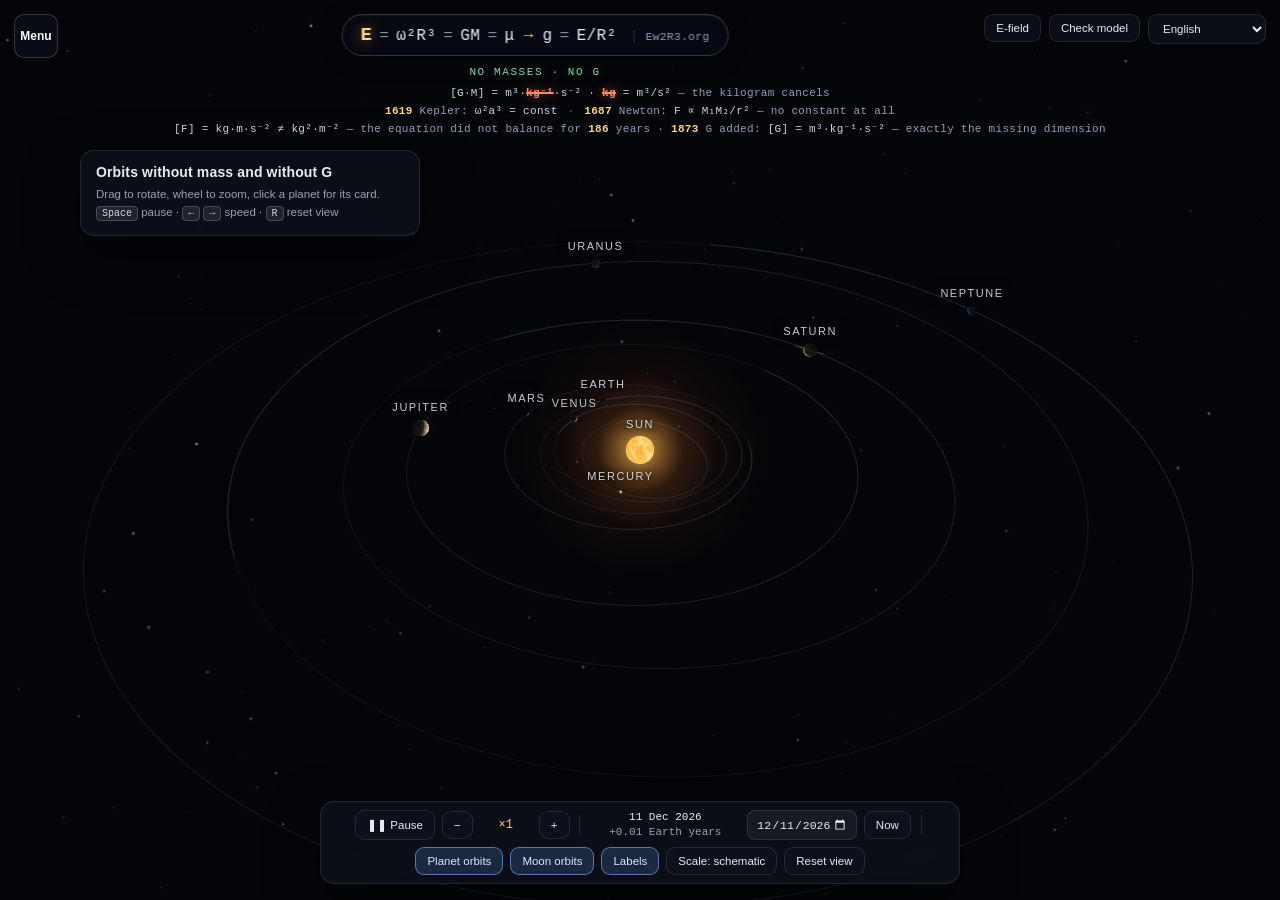
==== site/index.html @ b30e3a8e "Publish Ew2R3.org visualization v0.1.0-rc.1" ====
<!DOCTYPE html>
<html lang="en">
<head>
<meta charset="utf-8">
<meta name="viewport" content="width=device-width,initial-scale=1">
<meta name="description" content="Compute an orbit from period and radius alone — no mass, no G. Interactive verification across the eight planets.">
<meta property="og:type" content="website">
<meta property="og:url" content="https://claude.rwa.bayern/ew2r3-preview/">
<meta property="og:title" content="E = ω²R³ — orbits without mass and without G">
<meta property="og:description" content="Enter period and radius. Get the orbital parameter. The kilogram cancels — see it for yourself.">
<meta property="og:image" content="https://claude.rwa.bayern/ew2r3-preview/assets/og-cover.png">
<meta property="og:image:width" content="1200">
<meta property="og:image:height" content="630">
<meta property="og:site_name" content="Ew2R3.org">
<meta name="twitter:card" content="summary_large_image">
<meta name="twitter:title" content="E = ω²R³ — orbits without mass and without G">
<meta name="twitter:description" content="Enter period and radius. The kilogram cancels.">
<link rel="canonical" href="https://claude.rwa.bayern/ew2r3-preview/">
<title>E = ω²R³ — orbits without mass and without G | Ew2R3.org</title>
<script defer src="/ew2r3-preview/assets/config.js"></script>
<script defer src="/ew2r3-preview/assets/analytics.js"></script>
<style>
  :root{
    --bg:#05070d; --panel:rgba(14,18,28,.82); --panel-2:rgba(20,25,38,.92);
    --line:rgba(255,255,255,.10); --line-2:rgba(255,255,255,.18);
    --txt:#e8ecf5; --dim:#96a0b5; --dim2:#6d778c;
    --accent:#7fb0ff; --accent-2:#ffce6b; --ok:#6fdc9a; --warn:#ffb26b;
    --mono:ui-monospace,"SF Mono",Menlo,Consolas,"Liberation Mono",monospace;
    --ui:-apple-system,BlinkMacSystemFont,"Segoe UI",Roboto,"Helvetica Neue",Arial,sans-serif;
  }
  *{box-sizing:border-box;margin:0;padding:0}
  html,body{height:100%;overflow:hidden;background:var(--bg);color:var(--txt);font-family:var(--ui);
    -webkit-font-smoothing:antialiased;text-rendering:optimizeLegibility}
  canvas#gl{position:fixed;inset:0;width:100%;height:100%;display:block;cursor:grab;touch-action:none}
  canvas#gl.dragging{cursor:grabbing}
  #labels{position:fixed;inset:0;pointer-events:none;overflow:hidden}
  .lbl{position:absolute;transform:translate(-50%,-50%);white-space:nowrap;pointer-events:auto;cursor:pointer;
    font-size:11px;letter-spacing:.14em;text-transform:uppercase;color:rgba(232,236,245,.86);
    text-shadow:0 1px 6px #000,0 0 14px rgba(0,0,0,.9);padding:3px 7px;border-radius:999px;
    transition:background .15s,color .15s,border-color .15s;border:1px solid transparent;user-select:none}
  .lbl:hover{background:rgba(20,26,40,.9);border-color:var(--line-2)}
  .lbl.sel{background:rgba(24,32,50,.95);border-color:rgba(127,176,255,.55);color:#fff}
  .lbl.moon{font-size:9.5px;letter-spacing:.1em;text-transform:none;color:rgba(180,190,210,.75)}
  .lbl.moon.sel{font-size:11px;color:#fff;background:rgba(24,32,50,.95);border-color:rgba(127,176,255,.55)}

  .panel{position:fixed;background:var(--panel);border:1px solid var(--line);border-radius:14px;
    backdrop-filter:blur(14px);-webkit-backdrop-filter:blur(14px);box-shadow:0 18px 50px rgba(0,0,0,.55)}
  /* Верхній науковий блок закінчується рядком #gfix. Підказка починається нижче
     нього, а не лише нижче кнопки меню: інакше на широких екранах її текст
     накладався на довгий рядок розмірностей. */
  #hint{top:150px;left:80px;max-width:340px;padding:13px 15px}
  #hint h1{font-size:14px;font-weight:600;letter-spacing:.01em;margin-bottom:6px}
  #hint p{font-size:11.5px;line-height:1.55;color:var(--dim)}
  #hint .eq{margin-top:8px;padding-top:8px;border-top:1px solid var(--line);font-family:var(--mono);
    font-size:11.5px;color:var(--accent-2)}
  /* Постійна формула вгорі по центру. pointer-events:none — щоб не заважала обертати сцену. */
  #eqbar{position:fixed;top:14px;left:50%;transform:translateX(-50%);z-index:60;pointer-events:none;
    display:flex;align-items:baseline;gap:7px;white-space:nowrap;
    font-family:var(--mono);font-size:16px;letter-spacing:.4px;
    padding:9px 18px;border-radius:999px;
    background:rgba(10,14,24,.55);border:1px solid var(--line-2);
    backdrop-filter:blur(7px);-webkit-backdrop-filter:blur(7px);
    box-shadow:0 2px 22px rgba(0,0,0,.45), inset 0 1px 0 rgba(255,255,255,.05)}
  #eqbar .e{font-size:19px;font-weight:700;color:#ffd489;
    text-shadow:0 0 14px rgba(255,190,90,.55),0 0 30px rgba(255,170,60,.25)}
  #eqbar .v{color:#e8eefc}
  #eqbar .op{color:#7f8ba3}
  #eqbar .arw{color:var(--accent-2);padding:0 2px}
  /* БЕЗ text-transform: у назві Ew2R3.org регістр несе сенс — E, w2 = ω², R3 = R³.
     Великі літери його знищують. */
  #eqbar .src{margin-left:10px;padding-left:11px;border-left:1px solid var(--line-2);
    font-size:11.5px;letter-spacing:.2px;color:#8ea0bd}
  @media (max-width:900px){
    #eqbar{font-size:12.5px;padding:6px 12px;gap:5px;top:8px}
    #eqbar .e{font-size:15px}
    #eqbar .src{display:none}
  }
  /* Головна теза моделі — постійно на екрані, під формулою. */
  #noMass{position:fixed;top:66px;left:50%;transform:translateX(-50%);z-index:60;pointer-events:none;
    font-family:var(--mono);font-size:11px;letter-spacing:1.6px;text-transform:uppercase;
    color:#7fd6a8;text-shadow:0 0 12px rgba(90,220,150,.35);white-space:nowrap}
  #dimline,#kepler{position:fixed;left:50%;transform:translateX(-50%);z-index:60;pointer-events:none;
    font-family:var(--mono);font-size:11px;letter-spacing:.3px;color:#8ea0bd;white-space:nowrap}
  #dimline{top:86px}
  #kepler{top:104px}
  #gfix{position:fixed;top:122px;left:50%;transform:translateX(-50%);z-index:60;pointer-events:none;
    font-family:var(--mono);font-size:11px;letter-spacing:.3px;color:#8ea0bd;white-space:nowrap}
  #gfix .mth{color:#c9d4e8}
  #gfix .yr{color:#ffd489;font-weight:700}
  #kepler .yr{color:#ffd489;font-weight:700}
  #kepler .sep{color:#5a6478;padding:0 3px}
  #dimline .mth,#kepler .mth{color:#c9d4e8}
  /* скорочення кілограма має бути ВИДНО оком, а не вичитуватись */
  #dimline .kg{color:#ff8a6a;font-weight:700;text-decoration:line-through;
    text-decoration-thickness:1.5px;text-shadow:0 0 10px rgba(255,120,80,.45)}
  @media (max-width:900px){ #noMass{top:44px;font-size:9px;letter-spacing:1px}
    #dimline{top:60px;font-size:8.5px} #kepler{top:74px;font-size:8.5px} #gfix{top:88px;font-size:8.5px} }
  kbd{font-family:var(--mono);font-size:10px;background:rgba(255,255,255,.09);border:1px solid var(--line-2);
    border-radius:4px;padding:1px 5px;color:#cfd7e6}

  #top-right{position:fixed;top:14px;right:14px;display:flex;gap:8px;align-items:flex-start;z-index:5}
  .btn{font-family:var(--ui);font-size:11.5px;color:var(--txt);background:var(--panel);border:1px solid var(--line);
    border-radius:9px;padding:7px 11px;cursor:pointer;backdrop-filter:blur(14px);white-space:nowrap;
    transition:background .15s,border-color .15s,color .15s}
  .btn:hover{background:var(--panel-2);border-color:var(--line-2)}
  .btn.on{border-color:rgba(127,176,255,.6);color:#dce8ff;background:rgba(30,45,72,.85)}
  .btn:active{transform:translateY(1px)}
  .seg{display:flex;background:var(--panel);border:1px solid var(--line);border-radius:9px;overflow:hidden}
  .seg button{font-family:var(--ui);font-size:11.5px;color:var(--dim);background:none;border:0;padding:7px 10px;cursor:pointer}
  .seg button.on{background:rgba(127,176,255,.16);color:#fff}
  .lang-picker{font-family:var(--ui);font-size:11.5px;color:var(--txt);background:var(--panel);
    border:1px solid var(--line);border-radius:9px;padding:7px 28px 7px 10px;cursor:pointer;
    backdrop-filter:blur(14px);color-scheme:dark}
  .lang-picker:hover,.lang-picker:focus{background:var(--panel-2);border-color:var(--line-2);outline:none}
  .lang-picker option{background:#0d121c;color:#e8ecf5}

  #bar{left:50%;bottom:16px;transform:translateX(-50%);display:flex;align-items:center;gap:7px;padding:8px 10px;
    flex-wrap:wrap;justify-content:center;max-width:calc(100vw - 24px)}
  #bar .sep{width:1px;height:20px;background:var(--line);margin:0 3px}
  #speed{font-family:var(--mono);font-size:12px;min-width:52px;text-align:center;color:var(--accent-2)}
  #clock{font-family:var(--mono);font-size:11px;color:var(--dim);min-width:150px;text-align:center;line-height:1.35}
  input[type=date]{font-family:var(--mono);font-size:11.5px;color:var(--txt);background:rgba(255,255,255,.05);
    border:1px solid var(--line);border-radius:8px;padding:6px 8px;color-scheme:dark;cursor:pointer}
  input[type=date]:hover{border-color:var(--line-2)}
  #clock b{color:var(--txt);font-weight:500}
  #clock .warn{color:var(--warn)}

  #card{top:62px;right:14px;width:330px;max-height:calc(100vh - 168px);overflow-y:auto;padding:0;
    opacity:0;pointer-events:none;transform:translateX(14px);transition:opacity .22s,transform .22s;z-index:4}
  #card.show{opacity:1;pointer-events:auto;transform:none}
  body.card-open #top-right{right:358px}
  /* Keep long scientific lines in the viewport area left of the open card. */
  body.card-open #dimline,body.card-open #kepler,body.card-open #gfix{
    left:14px;right:360px;transform:none;text-align:center}
  body.card-open #gfix{white-space:normal;line-height:1.25}
  #card::-webkit-scrollbar{width:6px}#card::-webkit-scrollbar-thumb{background:rgba(255,255,255,.14);border-radius:3px}
  #card .hd{padding:14px 16px 12px;border-bottom:1px solid var(--line);position:sticky;top:0;
    background:var(--panel-2);backdrop-filter:blur(14px);border-radius:14px 14px 0 0}
  #card .hd h2{font-size:17px;font-weight:600;display:flex;align-items:center;gap:9px}
  #card .dot{width:10px;height:10px;border-radius:50%;flex:none;box-shadow:0 0 12px currentColor}
  #card .sub{font-size:11px;color:var(--dim);margin-top:3px}
  #card .close{position:absolute;top:12px;right:12px;width:22px;height:22px;border-radius:6px;border:1px solid var(--line);
    background:none;color:var(--dim);cursor:pointer;font-size:13px;line-height:1}
  #card .close:hover{color:#fff;border-color:var(--line-2)}
  .grid{display:grid;grid-template-columns:1fr 1fr;gap:1px;background:var(--line);margin:0}
  .grid div{background:rgba(12,16,25,.6);padding:9px 12px}
  .grid .k{font-size:9.5px;letter-spacing:.09em;text-transform:uppercase;color:var(--dim2)}
  .grid .v{font-size:13px;font-family:var(--mono);margin-top:2px;color:var(--txt)}
  .grid .v small{color:var(--dim);font-size:10px}
  .sect{padding:12px 16px;border-top:1px solid var(--line)}
  /* Не застосовувати uppercase: воно змінює математичну ω на інший символ Ω. */
  .sect h3{font-size:9.5px;letter-spacing:.11em;color:var(--dim2);margin-bottom:8px}
  .frm{font-family:var(--mono);font-size:11.5px;line-height:1.75;color:#cdd6e6}
  .frm b{color:var(--accent-2);font-weight:500}
  .frm .ok{color:var(--ok)}
  ul.facts{list-style:none}
  ul.facts li{font-size:12px;line-height:1.55;color:#c3ccdd;padding-left:14px;position:relative;margin-bottom:7px}
  ul.facts li:before{content:"";position:absolute;left:2px;top:7px;width:4px;height:4px;border-radius:50%;background:var(--accent)}
  ul.facts li:last-child{margin-bottom:0}
  .srcnote{font-size:10px;color:var(--dim2);line-height:1.5;padding:10px 16px 14px}
  .cardbtns{display:flex;gap:8px;padding:0 16px 14px}
  .cardbtns .btn{flex:1;text-align:center;background:rgba(255,255,255,.04)}

  #verify{left:50%;top:50%;transform:translate(-50%,-50%) scale(.97);width:min(880px,calc(100vw - 28px));
    max-height:calc(100vh - 90px);overflow:auto;padding:0;opacity:0;pointer-events:none;transition:opacity .2s,transform .2s;z-index:9}
  #verify.show{opacity:1;pointer-events:auto;transform:translate(-50%,-50%) scale(1)}
  #verify .hd{padding:15px 18px;border-bottom:1px solid var(--line);position:sticky;top:0;background:var(--panel-2);
    backdrop-filter:blur(14px);display:flex;justify-content:space-between;align-items:center;gap:12px}
  #verify h2{font-size:15px;font-weight:600}
  #verify .body{padding:16px 18px 20px}
  #verify p.lead{font-size:12px;line-height:1.6;color:var(--dim);margin-bottom:14px}
  #verify h4{font-size:10px;letter-spacing:.11em;text-transform:uppercase;color:var(--dim2);margin:16px 0 8px}
  #verify h4:first-of-type{margin-top:0}
  table{width:100%;border-collapse:collapse;font-family:var(--mono);font-size:11px}
  th{text-align:right;font-weight:500;color:var(--dim2);padding:5px 8px;border-bottom:1px solid var(--line-2);
    font-size:9.5px;letter-spacing:.06em;white-space:nowrap}
  th:first-child,td:first-child{text-align:left}
  td{text-align:right;padding:5px 8px;border-bottom:1px solid rgba(255,255,255,.05);white-space:nowrap}
  td.ok{color:var(--ok)}td.warn{color:var(--warn)}
  tr:hover td{background:rgba(255,255,255,.03)}
  .verdict{margin-top:14px;padding:11px 13px;border-radius:9px;border:1px solid rgba(111,220,154,.3);
    background:rgba(111,220,154,.07);font-size:11.5px;line-height:1.6;color:#c9e8d6}
  .verdict.bad{border-color:rgba(255,140,120,.35);background:rgba(255,120,100,.08);color:#f3cfc7}
  .guard{margin-top:10px;padding:11px 13px;border-radius:9px;border:1px solid rgba(255,178,107,.28);
    background:rgba(255,178,107,.06);font-size:11.5px;line-height:1.6;color:#f0d9bd}
  #verify .src{margin-top:14px;font-size:10.5px;line-height:1.6;color:var(--dim2)}
  #verify .src a{color:var(--dim);text-decoration:none;border-bottom:1px dotted var(--dim2)}
  #fpanel{left:14px;bottom:96px;width:296px;padding:0;opacity:0;pointer-events:none;
    transform:translateY(8px);transition:opacity .2s,transform .2s;z-index:6;max-height:calc(100vh - 200px);overflow-y:auto}
  #fpanel.show{opacity:1;pointer-events:auto;transform:none}
  #fpanel .hd{padding:11px 14px;border-bottom:1px solid var(--line);display:flex;justify-content:space-between;align-items:center}
  #fpanel .hd h3{font-size:12.5px;font-weight:600}
  #fpanel .bd{padding:11px 14px;display:flex;flex-direction:column;gap:9px}
  #fpanel .row{display:flex;gap:6px;flex-wrap:wrap}
  #fpanel .row .btn{flex:1;text-align:center;padding:6px 7px;font-size:10.5px;background:rgba(255,255,255,.04)}
  #fpanel label{font-size:9.5px;letter-spacing:.09em;text-transform:uppercase;color:var(--dim2);display:block;margin-bottom:4px}
  #fpanel input[type=range]{width:100%;accent-color:#7fb0ff;background:transparent}
  #fpanel select{width:100%;font-family:var(--ui);font-size:11.5px;color:var(--txt);background:#151a26;
    border:1px solid var(--line);border-radius:8px;padding:6px 8px}
  #fpanel select option{background:#151a26;color:#e8ecf5}
  #fscale{font-family:var(--mono);font-size:10px;line-height:1.65;color:var(--dim);
    border-top:1px solid var(--line);padding-top:9px}
  #fnote{font-size:10px;line-height:1.5;color:var(--warn);opacity:.85}
  #scrim{position:fixed;inset:0;background:rgba(0,0,0,.5);opacity:0;pointer-events:none;transition:opacity .2s;z-index:8}
  #scrim.show{opacity:1;pointer-events:auto}
  #ru-gate-backdrop{position:fixed;inset:0;background:rgba(0,0,0,.72);opacity:0;pointer-events:none;
    transition:opacity .18s;z-index:30}
  #ru-gate-backdrop.show{opacity:1;pointer-events:auto}
  #ru-gate{position:fixed;left:50%;top:50%;transform:translate(-50%,-48%) scale(.98);
    width:min(560px,calc(100vw - 28px));padding:22px;z-index:31;opacity:0;pointer-events:none;
    transition:opacity .18s,transform .18s}
  #ru-gate.show{opacity:1;pointer-events:auto;transform:translate(-50%,-50%) scale(1)}
  #ru-gate h2{font-size:16px;margin-bottom:10px}
  #ru-gate p{font-size:13px;line-height:1.65;color:#cbd3e2}
  #ru-gate .gate-actions{display:flex;justify-content:flex-end;margin-top:16px}
  #ru-gate .btn{min-width:110px}
  #loading{position:fixed;inset:0;display:flex;align-items:center;justify-content:center;background:var(--bg);
    z-index:20;font-size:12px;color:var(--dim);letter-spacing:.1em;transition:opacity .5s}
  #loading.gone{opacity:0;pointer-events:none}
  #err{position:fixed;inset:0;display:none;align-items:center;justify-content:center;padding:30px;
    background:var(--bg);z-index:30;font-size:13px;line-height:1.7;color:#f3cfc7;text-align:center}
  @media (max-width:1200px){
    #hint{top:150px;max-width:330px}
    #hint p{font-size:11px}
    #dimline,#kepler,#gfix{font-size:9px}
    body.card-open #dimline,body.card-open #kepler,body.card-open #gfix{right:360px;font-size:8px}
    /* The card already owns the right edge. Hide duplicate global controls until
       the card is closed; otherwise they collide with the formula in narrow landscape. */
    body.card-open #top-right{display:none}
  }
  @media (max-width:1360px){
    /* Reserve a real lane for the right controls instead of letting them sit
       underneath the centred formula. */
    #eqbar,#noMass{left:calc(50% - 105px)}
    body.card-open #top-right,body.field-panel-open #top-right{display:none}
    body.field-panel-open #hint{display:none}
    body.field-panel-open #dimline,body.field-panel-open #kepler,body.field-panel-open #gfix{display:none}
    body.field-panel-open #eqbar,body.field-panel-open #noMass{
      left:calc(310px + (100vw - 310px)/2);right:auto;transform:translateX(-50%)}
  }
  @media (max-width:900px){
    #hint{max-width:calc(100vw - 190px)}
    #hint p{font-size:11px}
    #bar{gap:5px;padding:7px 8px}
    #clock{min-width:150px;font-size:10px}
    body.card-open #top-right{right:14px}
    body.card-open #dimline,body.card-open #kepler,body.card-open #gfix{
      left:50%;right:auto;transform:translateX(-50%)}
    body.card-open #dimline,body.card-open #kepler,body.card-open #gfix{display:none}
  }
  @media (max-width:640px){
    #hint{top:100px;left:14px;max-width:calc(100vw - 28px);padding:9px 12px}
    #hint h1{margin:0;font-size:12px}
    #hint p{display:none}
    #dimline,#kepler,#gfix{display:none}
    #card{left:14px;right:14px;width:auto;top:auto;bottom:96px;max-height:44vh}
    #top-right{top:auto;bottom:14px;right:14px;left:14px;justify-content:flex-end}
    #bar{bottom:60px;width:auto;max-width:calc(100vw - 28px);flex-wrap:nowrap}
    #bar .sep,#clock,#b-date,#b-now,#b-orbits,#b-moonorb,#b-scale{display:none}
    #fpanel{left:10px;right:10px;bottom:116px;width:auto;max-height:34dvh;border-radius:12px}
    #fpanel .bd{padding:9px 11px;gap:7px}
    #fpanel .hd{padding:9px 11px;position:sticky;top:0;z-index:2;background:var(--panel-2)}
  }
  @media (max-width:900px) and (orientation:landscape){
    #fpanel{left:10px;right:auto;bottom:10px;width:min(320px,44vw);max-height:calc(100dvh - 20px)}
    #card{left:auto;right:10px;top:58px;bottom:10px;width:min(330px,46vw);max-height:calc(100dvh - 68px)}
    #top-right{top:8px;bottom:auto;left:auto;right:10px}
    body.card-open #top-right{right:calc(min(330px,46vw) + 20px)}
    #bar{bottom:10px}
    body.field-panel-open #bar{left:auto;right:10px;transform:none;max-width:calc(100vw - min(320px,44vw) - 30px)}
    body.field-panel-open #eqbar,body.field-panel-open #noMass{
      left:calc(min(320px,44vw) + (100vw - min(320px,44vw))/2)}
  }
  #site-menu-button{position:fixed;left:14px;top:14px;z-index:71;min-width:44px;min-height:44px;
    border:1px solid var(--line-2);border-radius:10px;background:rgba(10,14,24,.9);color:#fff;
    font:600 12px var(--ui);cursor:pointer}
  #site-drawer{position:fixed;left:14px;top:66px;z-index:70;width:220px;padding:8px;display:none;
    background:rgba(10,14,24,.96);border:1px solid var(--line-2);border-radius:12px;
    box-shadow:0 18px 48px rgba(0,0,0,.65);backdrop-filter:blur(14px)}
  #site-drawer.open{display:grid}
  #site-drawer.open ~ #hint{opacity:0;pointer-events:none}
  #site-drawer a{min-height:44px;display:flex;align-items:center;padding:8px 10px;border-radius:8px;
    color:#b8c4d8;text-decoration:none;font:12px var(--ui)}
  #site-drawer a:hover,#site-drawer a.current{color:#fff;background:rgba(127,176,255,.14)}
  #site-drawer a.support{color:#ffdda0;border:1px solid rgba(255,206,107,.22)}
  @media (max-width:640px){
    #site-menu-button{left:10px;top:8px}
    #site-drawer{left:10px;right:10px;top:58px;width:auto;grid-template-columns:1fr 1fr}
    #hint{top:104px}
  }
</style>
</head>
<body>
<button id="site-menu-button" aria-expanded="false" aria-controls="site-drawer" data-nav-key="menu">Menu</button>
<nav id="site-drawer" aria-label="Site navigation">
  <a class="current" href="/ew2r3-preview/" data-nav-key="visualize">Visualize</a>
  <a href="/ew2r3-preview/verify/" data-nav-key="verify">Verify E</a>
  <a href="/ew2r3-preview/research/" data-nav-key="research">Research</a>
  <a href="/ew2r3-preview/faq/" data-nav-key="faq">FAQ</a>
  <a href="/ew2r3-preview/about/" data-nav-key="about">About</a>
  <a class="support" href="/ew2r3-preview/support/" data-nav-key="support">Support</a>
  <a href="/ew2r3-preview/contact/" data-nav-key="contact">Contact</a>
</nav>
<canvas id="gl"></canvas>
<div id="labels"></div>

<div class="panel" id="hint">
  <h1 data-i18n="title">Solar System</h1>
  <p data-i18n="hint">Тяните мышью — поворот, колесо — зум, клик по планете — карточка.
     <kbd>Space</kbd> пауза · <kbd>←</kbd> <kbd>→</kbd> скорость · <kbd>R</kbd> сброс вида</p>
</div>

<!-- Формула — постійний елемент екрана. Раніше вона жила всередині панелі-підказки:
     панель поля E її перекривала, а на телефоні вона взагалі ховалась (display:none). -->
<div id="eqbar" aria-label="E = omega squared R cubed">
  <span class="e">E</span><span class="op">=</span><span class="v">ω²R³</span><span class="op">=</span><span class="v">GM</span><span class="op">=</span><span class="v">μ</span>
  <span class="arw">→</span><span class="v">g</span><span class="op">=</span><span class="v">E/R²</span>
  <span class="src">Ew2R3.org</span>
</div>
<div id="noMass" data-i18n="noMass">no masses · no G</div>
<!-- Головний аргумент — РОЗМІРНІСТЬ, а не точність. У добутку G·M кілограм скорочується
     начисто: він входить у формулу лише щоб із неї вийти. Вимірюється чиста кінематика. -->
<!-- Розмірність. Математику НЕ перекладаємо (SI-запис однаковий усіма мовами) — перекладається
     лише хвіст. kg виділено і закреслено, щоб скорочення було видно оком, а не читалось. -->
<div id="dimline"><span class="mth">[G·M] = m³·<b class="kg">kg⁻¹</b>·s⁻² · <b class="kg">kg</b> = m³/s²</span> <span data-i18n="dimtail">— the kilogram cancels</span></div>
<!-- Головне, чого не знає майже ніхто: це третій закон Кеплера, записаний через ω.
     Кеплер 1619 — маси немає. Ньютон 1687 — додав G і M. Разом вони скорочуються. -->
<!-- ХРОНОЛОГІЯ, а не ототожнення. Кеплер дав ω²a³ = const БЕЗ маси і без сталої.
     Ньютон назвав це добутком GM. G як окрему виміряну сталу отримали лише 1873 —
     через 186 років. Стаття 1, Додаток B, Таблиця 4. -->
<!-- АНАХРОНІЗМ ЗАБОРОНЕНО: Ньютон 1687 НЕ писав GM — сталої не було взагалі.
     Він мав пропорцію F ~ M1*M2/r^2, і як РІВНІСТЬ вона за розмірністю не сходиться:
     [F] = кг*м*с^-2 ліворуч, [M1*M2/r^2] = кг^2*м^-2 праворуч.
     Множник, потрібний щоб звести: кг*м*с^-2 / (кг^2*м^-2) = м^3*кг^-1*с^-2 = рівно [G].
     186 років ця нестиковка стояла відкритою. -->
<div id="kepler"><span class="yr">1619</span> <span data-i18n="kep1">Kepler:</span> <span class="mth">ω²a³ = const</span> <span class="sep">·</span> <span class="yr">1687</span> <span data-i18n="kep2">Newton:</span> <span class="mth">F ∝ M₁M₂/r²</span> <span data-i18n="kep2b">— no constant at all</span></div>
<div id="gfix"><span class="mth">[F] = kg·m·s⁻² ≠ kg²·m⁻²</span> <span data-i18n="gfix1">— the equation did not balance for</span> <span class="yr">186</span> <span data-i18n="gfix2">years ·</span> <span class="yr">1873</span> <span data-i18n="gfix3">G added:</span> <span class="mth">[G] = m³·kg⁻¹·s⁻²</span> <span data-i18n="gfix4">— exactly the missing dimension</span></div>

<div id="top-right">
  <button class="btn" id="btn-field" data-i18n="field">E-field</button>
  <button class="btn" id="btn-verify" data-i18n="verify">Verify E</button>
  <select class="lang-picker" id="lang" aria-label="Language"></select>
</div>

<div class="panel" id="card">
  <div class="hd">
    <h2><span class="dot" id="c-dot"></span><span id="c-name"></span></h2>
    <div class="sub" id="c-class"></div>
    <button class="close" id="c-close">×</button>
  </div>
  <div class="grid" id="c-grid"></div>
  <div class="sect"><h3 data-i18n="derived">Вычислено по E = ω²R³</h3><div class="frm" id="c-frm"></div></div>
  <div class="sect"><h3 data-i18n="factsh">Факты</h3><ul class="facts" id="c-facts"></ul></div>
  <div class="srcnote" id="c-src"></div>
  <div class="cardbtns">
    <button class="btn" id="c-focus" data-i18n="focus">Навести камеру</button>
    <button class="btn" id="c-release" data-i18n="release">Отпустить</button>
  </div>
</div>

<div class="panel" id="bar">
  <button class="btn" id="b-play">❚❚ <span data-i18n="pause">Пауза</span></button>
  <button class="btn" id="b-slow">−</button>
  <div id="speed">×1</div>
  <button class="btn" id="b-fast">+</button>
  <div class="sep"></div>
  <div id="clock"></div>
  <input type="date" id="b-date" min="1800-01-01" max="2200-12-31">
  <button class="btn" id="b-now" data-i18n="now">Now</button>
  <div class="sep"></div>
  <button class="btn on" id="b-orbits" data-i18n="orbits">Planet orbits</button>
  <button class="btn on" id="b-moonorb" data-i18n="moonorb">Moon orbits</button>
  <button class="btn on" id="b-names" data-i18n="names">Названия</button>
  <button class="btn" id="b-scale" data-i18n="scaleSchem">Масштаб: схема</button>
  <button class="btn" id="b-reset" data-i18n="reset">Сброс вида</button>
</div>

<div class="panel" id="fpanel">
  <div class="hd"><h3 data-i18n="ftitle">E-field around the body</h3>
    <button class="btn" id="f-close" style="padding:3px 8px">×</button></div>
  <div class="bd">
    <div><label data-i18n="fbody">Body</label><select id="f-body"></select></div>
    <div><label data-i18n="fmode">Radial component</label>
      <div class="row">
        <button class="btn on" id="f-canon" data-i18n="fmodeCanon">canon</button>
        <button class="btn" id="f-units" data-i18n="fmodeUnits">consistent</button>
      </div>
      <div class="row" style="margin-top:6px">
        <button class="btn" id="f-kepler" data-i18n="fkepler">Kepler family</button>
        <button class="btn" id="f-lens" data-i18n="flens">Transition lens</button>
      </div>
      <div class="row" style="margin-top:6px">
        <button class="btn on" id="f-corot" data-i18n="fcorot">Co-rotation</button>
      </div>
      <div class="row" style="margin-top:6px">
        <button class="btn on" id="f-run" data-i18n="frun">Field running</button>
        <button class="btn on" id="f-auto" data-i18n="fauto">Auto speed</button>
      </div>
      <div class="row" style="margin-top:6px">
        <button class="btn" id="f-pair" data-i18n="fpair">Pair</button>
      </div>
      <div style="margin-top:6px"><label data-i18n="fpair2">Second body</label>
        <select id="f-body2"></select></div>
    </div>
    <div><label data-i18n="frange">What to show</label>
      <div class="row">
        <button class="btn on" id="f-rng-near" data-i18n="frangeNear">transition to radial</button>
      </div>
      <div class="row" style="margin-top:6px">
        <button class="btn" id="f-rng-full" data-i18n="frangeFull">whole vortex</button>
      </div>
    </div>
    <div><label data-i18n="fmark">Reference shells</label>
      <div class="row">
        <button class="btn on" id="f-mk-surf" data-i18n="fmkSurf">surface</button>
        <button class="btn on" id="f-mk-band" data-i18n="fmkBand">band</button>
      </div>
      <div class="row" style="margin-top:6px">
        <button class="btn on" id="f-mk-sync" data-i18n="fmkSync">R_sync</button>
        <button class="btn on" id="f-mk-probe" data-i18n="fmkProbe">probes</button>
      </div>
      <div class="row" style="margin-top:6px">
        <button class="btn" id="f-mk-vortex" data-i18n="fmkVortex">R_vortex</button>
        <button class="btn on" id="f-mk-lap" data-i18n="fmkLap">r_Laplace</button>
      </div>
    </div>
    <div><label><span data-i18n="fband">Transition band</span> · <span data-i18n="fstart">start</span> <span id="f-inv"></span> R</label>
      <input type="range" id="f-in" min="0.95" max="3.00" step="0.001" value="1.0417"></div>
    <div><label><span data-i18n="fwidth">width</span> <span id="f-wv"></span> R</label>
      <input type="range" id="f-w" min="0.005" max="1.500" step="0.001" value="0.0183"></div>
    <div class="row">
      <button class="btn" id="f-p3d" data-i18n="fpreset3d">3D canon</button>
      <button class="btn" id="f-p2d" data-i18n="fpreset2d">2D canon</button>
      <button class="btn" id="f-psync" data-i18n="fpresetSync">R_sync</button>
    </div>
    <div><label><span data-i18n="fspeed">Time compression</span> <span id="f-tsv"></span>×</label>
      <input type="range" id="f-ts" min="50" max="6000" step="50" value="900"></div>
    <div id="fscale"></div>
    <div id="fnote"></div>
  </div>
</div>
<div id="scrim"></div>
<div class="panel" id="verify">
  <div class="hd"><h2 data-i18n="vtitle">Проверка модели: E = ω²R³</h2><button class="btn" id="v-close">×</button></div>
  <div class="body" id="v-body"></div>
</div>
<div id="ru-gate-backdrop"></div>
<div class="panel" id="ru-gate" role="dialog" aria-modal="true" aria-labelledby="ru-gate-title" aria-describedby="ru-gate-text">
  <h2 id="ru-gate-title">Russian-language version</h2>
  <p id="ru-gate-text">Will be opened after the Russian Federation restores the internationally recognized borders of every state whose territorial integrity it has violated.</p>
  <div class="gate-actions"><button class="btn" id="ru-gate-close">Close</button></div>
</div>

<div id="loading">LOADING…</div>
<div id="err"></div>

<script>
const EW_BOOT_STARTED = performance.now();
window.EW2R3_EVENT_QUEUE = window.EW2R3_EVENT_QUEUE || [];
window.ewTrack = window.ewTrack || ((name,params={})=>{
  window.EW2R3_EVENT_QUEUE.push({name,params:{...params,page_path:location.pathname}});
});
"use strict";
/* ============================================================================
   Солнечная система — интерактивная 3D-модель · Ew2R3.org
   Один файл. Без внешних библиотек, CDN и сети. Чистый WebGL + Canvas2D.

   ИСТОЧНИКИ ЧИСЕЛ (см. README.md рядом с этим файлом):
   [S1] Kuzmenko D. "The Gravitational Parameter E = ω²R³ as the Primary Constant
        of a Celestial System", Табл. 2/3/5. DOI 10.13140/RG.2.2.10828.37764
        → E = μ (м³/с²), R_eq (м), официальное g, ошибки цепочки спутник→E→g.
   [S2] NASA/JPL SSD, "Approximate Positions of the Major Planets", Табл. 1
        (кеплеровы элементы и их вековые скорости, 1800–2050 AD)
        https://ssd.jpl.nasa.gov/planets/approx_pos.html
        → a, e, I, L, ϖ, Ω и скорости; период T = 360·36525 / (dL/dCy).
   [V]  Наклон оси и период собственного вращения — только для внешнего вида,
        в расчётах не участвуют (помечены "visual only").

   ГРАНИЦА УТВЕРЖДЕНИЙ (правила проекта, article-4-orbital-frame-source-plan):
   E = n²a³ по гелиоцентрической орбите планеты — это гравитационный параметр
   ЦЕНТРАЛЬНОГО ТЕЛА (Солнца), а не самой планеты. ω_собств²·R³ (вращение тела
   вокруг оси) НЕ является гравитационным параметром и здесь не вычисляется.
   ========================================================================= */

/* ------------------------------------------------------------------ 1. ДАННЫЕ */
const AU   = 1.495978707e11;      // m, IAU 2012 definition
const GMSUN = 1.32712440018e20;   // m^3/s^2, heliocentric gravitational constant (IAU)
const DAY  = 86400;
const J2000 = 2451545.0;

/* RU залишається у даних і видимий у перемикачі, але не відкриває контент:
   натискання показує затверджену власником умову доступу. */
const LANGS = ["en","uk","de","es","fr","it","pt","ar","ja","ru"];
const ALL_LANGS = [...LANGS];

/* Соглашение о направлении вращения (важно, см. README):
   наклон оси (obliquity) > 90 градусов сам по себе означает обратное вращение.
   Поэтому период вращения rotH везде берётся по модулю: знак не дублируется.
   То же для спутников: наклон орбиты inc > 90 градусов = обратное движение (Тритон). */

// el: [a0,aDot, e0,eDot, I0,IDot, L0,LDot, peri0,periDot, node0,nodeDot]  [S2]
const BODIES = [
  { id:"sun", kind:"star",
    name:{en:"Sun",uk:"Сонце",ru:"Солнце"},
    cls:{en:"Yellow dwarf, G2V star",uk:"Жовтий карлик, зоря G2V",ru:"Жёлтый карлик, звезда G2V"},
    /* NASA/SOHO Carrington elements: solar equator inclination 7.25°,
       ascending node on the ecliptic 75.76° at J2000.
       https://sohoftp.nascom.nasa.gov/sdb/soho/ancillary/ */
    color:[1.0,.82,.42], radiusKm:695700, tex:"sun", tilt:7.25, equatorNode:75.76, rotH:609.12,
    mu:1.32712440018e20, Req:6.957e8, J2:2.2e-7,
    facts:{
      en:["The Sun holds about 99.86 % of the mass of the Solar System.",
          "E = w²a³ computed from the orbit of ANY of the eight planets returns the same number — the Sun's gravitational parameter.",
          "Light from its surface reaches the Earth in 8 minutes 20 seconds."],
      uk:["На Сонце припадає близько 99,86 % усієї маси Сонячної системи.",
          "E = ω²a³, пораховане за орбітою БУДЬ-ЯКОЇ з восьми планет, дає одне й те саме число — гравітаційний параметр Сонця.",
          "Світло від його поверхні йде до Землі 8 хвилин 20 секунд."],
      ru:["На Солнце приходится около 99,86 % всей массы Солнечной системы.",
          "E = ω²a³, посчитанное по орбите ЛЮБОЙ из восьми планет, даёт одно и то же число — гравитационный параметр Солнца.",
          "Свет от его поверхности идёт до Земли 8 минут 20 секунд."]}
  },
  { id:"mercury", kind:"planet",
    name:{en:"Mercury",uk:"Меркурій",ru:"Меркурий"},
    cls:{en:"Terrestrial planet",uk:"Планета земної групи",ru:"Планета земной группы"},
    color:[.72,.68,.63], radiusKm:2439.7, tex:"rocky", tilt:0.034, rotH:1407.6,
    mu:2.203e13, Req:2.4397e6, gOff:3.700, J2:5.03e-5,   // підручникове, потребує звірки з первинним джерелом
    el:[0.38709927,0.00000037, 0.20563593,0.00001906, 7.00497902,-0.00594749,
        252.25032350,149472.67411175, 77.45779628,0.16047689, 48.33076593,-0.12534081],
    facts:{
      en:["A 3:2 spin–orbit resonance: exactly three rotations per two orbits around the Sun.",
          "Surface temperature swings from about +430 °C in daylight to −180 °C at night: almost no atmosphere.",
          "The most elongated orbit of the eight planets: eccentricity 0.206 [S2]."],
      uk:["Спін-орбітальний резонанс 3:2 — рівно три оберти навколо осі на два оберти навколо Сонця.",
          "Перепад температур поверхні — приблизно від +430 °C удень до −180 °C уночі: атмосфери майже немає.",
          "Найвитягнутіша орбіта з восьми планет: ексцентриситет 0,206 [S2]."],
      ru:["Спин-орбитальный резонанс 3:2 — три оборота вокруг оси приходятся ровно на два оборота вокруг Солнца.",
          "Перепад температур поверхности — примерно от +430 °C днём до −180 °C ночью: атмосферы почти нет.",
          "Самая вытянутая орбита из восьми планет: эксцентриситет 0,206 [S2]."]}
  },
  { id:"venus", kind:"planet",
    name:{en:"Venus",uk:"Венера",ru:"Венера"},
    cls:{en:"Terrestrial planet",uk:"Планета земної групи",ru:"Планета земной группы"},
    color:[.94,.83,.60], radiusKm:6051.8, tex:"venus", tilt:177.36, rotH:5832.5,
    mu:3.249e14, Req:6.0518e6, gOff:8.870, J2:4.458e-6,   // підручникове, потребує звірки з первинним джерелом
    el:[0.72333566,0.00000390, 0.00677672,-0.00004107, 3.39467605,-0.00078890,
        181.97909950,58517.81538729, 131.60246718,0.00268329, 76.67984255,-0.27769418],
    facts:{
      en:["It rotates backwards and slower than it orbits: its day is longer than its year.",
          "A dense CO₂ atmosphere holds about 92 Earth atmospheres of pressure and about 460 °C at the surface.",
          "The most circular orbit in the system: eccentricity 0.0068 [S2]."],
      uk:["Обертається у зворотний бік і повільніше, ніж обертається навколо Сонця: доба довша за рік.",
          "Щільна вуглекисла атмосфера тримає біля поверхні тиск близько 92 земних і температуру близько 460 °C.",
          "Найкругліша орбіта в системі: ексцентриситет 0,0068 [S2]."],
      ru:["Вращается в обратную сторону и медленнее, чем обращается вокруг Солнца: сутки длиннее года.",
          "Плотная углекислотная атмосфера держит у поверхности давление около 92 земных и температуру около 460 °C.",
          "Самая круглая орбита в системе: эксцентриситет 0,0068 [S2]."]}
  },
  { id:"earth", kind:"planet",
    name:{en:"Earth",uk:"Земля",ru:"Земля"},
    cls:{en:"Terrestrial planet",uk:"Планета земної групи",ru:"Планета земной группы"},
    color:[.42,.62,.92], radiusKm:6378.1, tex:"earth", tilt:23.44, rotH:23.9345,
    mu:3.986e14, Req:6.3710e6, gOff:9.807, clouds:true, J2:1.0826e-3,   // підручникове, потребує звірки з первинним джерелом
    el:[1.00000261,0.00000562, 0.01671123,-0.00004392, -0.00001531,-0.01294668,
        100.46457166,35999.37244981, 102.93768193,0.32327364, 0.0,0.0],
    moons:[{name:{en:"Moon",uk:"Місяць",ru:"Луна"}, aKm:384400, T:27.3217, rKm:1737.4,
            inc:5.145, ecliptic:true, color:[.72,.71,.68], tex:"rocky",
            // mu і R — JPL SSD Planetary Satellite Physical Parameters, звірено 2026-07-26;
            // повна таблиця: docs/publications/satellite-gravitational-parameters-2026-07-26.md
            // збігається зі Статтею 3, Дод. C, Табл. A3: "Moon 4.900e12 / 1.737e6 / v1 = 1 680 m/s"
            mu:4.9028e12, Req:1.7374e6, tilt:6.68, rotH:655.72}],
    facts:{
      en:["A 23.4° axial tilt drives the seasons; the only known body with stable water in three states.",
          "From the ISS orbit the chain \"orbit → E → g\" reproduces surface gravity to 0.08 % [S1, Table 3].",
          "The Moon is the one modelled satellite that does NOT orbit in its planet's equatorial plane: it stays within 5.1° of the ecliptic."],
      uk:["Нахил осі 23,4° дає зміну пір року; єдине відоме тіло зі стійкою водою у трьох станах.",
          "За орбітою МКС ланцюжок «орбіта → E → g» дає поверхневе прискорення з похибкою 0,08 % [S1, Табл. 3].",
          "Місяць — єдиний змодельований супутник, що НЕ обертається в екваторіальній площині своєї планети: він тримається в межах 5,1° від екліптики."],
      ru:["Наклон оси 23,4° даёт смену сезонов; единственное известное тело с устойчивой водой в трёх состояниях.",
          "По орбите МКС цепочка «орбита → E → g» даёт поверхностное ускорение с ошибкой 0,08 % [S1, Табл. 3].",
          "Луна — единственный смоделированный спутник, который НЕ обращается в экваториальной плоскости своей планеты: он держится в пределах 5,1° от эклиптики."]}
  },
  { id:"mars", kind:"planet",
    name:{en:"Mars",uk:"Марс",ru:"Марс"},
    cls:{en:"Terrestrial planet",uk:"Планета земної групи",ru:"Планета земной группы"},
    color:[.82,.44,.28], radiusKm:3396.2, tex:"mars", tilt:25.19, rotH:24.6229,
    mu:4.283e13, Req:3.3895e6, gOff:3.720, J2:1.9566e-3,   // підручникове, потребує звірки з первинним джерелом
    el:[1.52371034,0.00001847, 0.09339410,0.00007882, 1.84969142,-0.00813131,
        -4.55343205,19140.30268499, -23.94362959,0.44441088, 49.55953891,-0.29257343],
    moons:[{name:{en:"Phobos",uk:"Фобос",ru:"Фобос"}, aKm:9376, T:0.31891, rKm:11.3, inc:1.08, color:[.55,.5,.46], tex:"rocky",
            // mu і R — JPL SSD Planetary Satellite Physical Parameters, звірено 2026-07-26;
            // повна таблиця: docs/publications/satellite-gravitational-parameters-2026-07-26.md
            mu:7.087e5, Req:1.108e4, tilt:0, rotH:7.65},
           {name:{en:"Deimos",uk:"Деймос",ru:"Деймос"}, aKm:23463, T:1.26244, rKm:6.2, inc:1.79, color:[.58,.53,.48], tex:"rocky",
            mu:9.62e4, Req:6.2e3, tilt:0, rotH:30.3}],
    facts:{
      en:["Olympus Mons rises about 22 km — the tallest known mountain in the Solar System.",
          "From Phobos' orbit the chain \"orbit → E → g\" reproduces Mars' surface gravity to 0.19 % [S1, Table 3].",
          "The largest g = E/R² deviation among the eight planets — 0.22 %, caused by oblateness [S1]."],
      uk:["Олімп — вулкан заввишки близько 22 км, найвища відома гора Сонячної системи.",
          "За орбітою Фобоса ланцюжок «орбіта → E → g» дає поверхневе прискорення Марса з похибкою 0,19 % [S1, Табл. 3].",
          "Найбільше розходження g = E/R² з офіційним значенням серед восьми планет — 0,22 %, причина у сплюснутості [S1]."],
      ru:["Олимп — вулкан высотой около 22 км, самая высокая известная гора Солнечной системы.",
          "По орбите Фобоса цепочка «орбита → E → g» даёт поверхностное ускорение Марса с ошибкой 0,19 % [S1, Табл. 3].",
          "Наибольшее расхождение g = E/R² с официальным значением среди восьми планет — 0,22 %, причина в сплюснутости [S1]."]}
  },
  { id:"jupiter", kind:"planet",
    name:{en:"Jupiter",uk:"Юпітер",ru:"Юпитер"},
    cls:{en:"Gas giant",uk:"Газовий гігант",ru:"Газовый гигант"},
    color:[.86,.74,.58], radiusKm:71492, tex:"jupiter", tilt:3.13, rotH:9.925,
    mu:1.267e17, Req:7.1492e7, gOff:24.790, J2:1.4736e-2,   // підручникове, потребує звірки з первинним джерелом
    el:[5.20288700,-0.00011607, 0.04838624,-0.00013253, 1.30439695,-0.00183714,
        34.39644051,3034.74612775, 14.72847983,0.21252668, 100.47390909,0.20469106],
    ring:{r0:1.4,r1:1.75,tilt:0,opacity:.10,color:[.7,.65,.6]},
    moons:[{name:{en:"Io",uk:"Іо",ru:"Ио"}, aKm:421800, T:1.769, rKm:1821.49, inc:0.05, color:[.92,.85,.45], tex:"rocky",
            // mu і R — JPL SSD Planetary Satellite Physical Parameters, звірено 2026-07-26;
            // повна таблиця: docs/publications/satellite-gravitational-parameters-2026-07-26.md
            mu:5.95991547e12, Req:1.82149e6, tilt:0, rotH:1.769*24},
           {name:{en:"Europa",uk:"Європа",ru:"Европа"}, aKm:671100, T:3.551, rKm:1560.80, inc:0.47, color:[.85,.82,.76], tex:"ice",
            mu:3.20271210e12, Req:1.56080e6, tilt:0, rotH:3.551*24},
           {name:{en:"Ganymede",uk:"Ганімед",ru:"Ганимед"}, aKm:1070400, T:7.155, rKm:2631.20, inc:0.20, color:[.68,.64,.58], tex:"rocky",
            mu:9.88783275e12, Req:2.63120e6, tilt:0, rotH:7.155*24},
           {name:{en:"Callisto",uk:"Каллісто",ru:"Каллисто"}, aKm:1882700, T:16.689, rKm:2410.30, inc:0.19, color:[.48,.45,.42], tex:"rocky",
            mu:7.17928340e12, Req:2.41030e6, tilt:0, rotH:16.689*24}],
    facts:{
      en:["Jupiter outweighs all the other planets of the system combined.",
          "The Great Red Spot is a persistent anticyclone observed for over 150 years.",
          "From Io's orbit the chain \"orbit → E → g\" reproduces surface gravity to 0.02 % — the best row of [S1, Table 3]."],
      uk:["Маса Юпітера більша за сумарну масу всіх інших планет системи.",
          "Велика Червона Пляма — стійкий антициклон, який спостерігають понад 150 років.",
          "За орбітою Іо ланцюжок «орбіта → E → g» дає поверхневе прискорення з похибкою 0,02 % — найкращий рядок [S1, Табл. 3]."],
      ru:["Масса Юпитера больше суммарной массы всех остальных планет системы.",
          "Большое Красное Пятно — устойчивый антициклон, наблюдаемый более 150 лет.",
          "По орбите Ио цепочка «орбита → E → g» даёт поверхностное ускорение с ошибкой 0,02 % — лучший результат в [S1, Табл. 3]."]}
  },
  { id:"saturn", kind:"planet",
    name:{en:"Saturn",uk:"Сатурн",ru:"Сатурн"},
    cls:{en:"Gas giant",uk:"Газовий гігант",ru:"Газовый гигант"},
    color:[.90,.82,.62], radiusKm:60268, tex:"saturn", tilt:26.73, rotH:10.656,
    mu:3.793e16, Req:6.0268e7, gOff:10.440, J2:1.6298e-2,   // підручникове, потребує звірки з первинним джерелом
    el:[9.53667594,-0.00125060, 0.05386179,-0.00050991, 2.48599187,0.00193609,
        49.95424423,1222.49362201, 92.59887831,-0.41897216, 113.66242448,-0.28867794],
    ring:{r0:1.24,r1:2.32,tilt:0,opacity:.95,color:[.86,.80,.68]},
    moons:[{name:{en:"Titan",uk:"Титан",ru:"Титан"}, aKm:1221870, T:15.945, rKm:2574.76, inc:0.33, color:[.88,.66,.30], tex:"venus",
            // mu і R — JPL SSD Planetary Satellite Physical Parameters, звірено 2026-07-26;
            // повна таблиця: docs/publications/satellite-gravitational-parameters-2026-07-26.md
            mu:8.97813710e12, Req:2.57476e6, tilt:0, rotH:15.945*24},
           {name:{en:"Iapetus",uk:"Япет",ru:"Япет"}, aKm:3560820, T:79.322, rKm:734.30, inc:15.47, color:[.55,.50,.45], tex:"rocky",
            mu:1.2051511e11, Req:7.3430e5, tilt:0, rotH:79.322*24}],
    facts:{
      en:["Its mean density is lower than that of water — the only such planet in the system.",
          "Rings hundreds of thousands of kilometres wide are only tens of metres thick.",
          "From Titan's orbit the chain \"orbit → E → g\" reproduces surface gravity to 0.05 % [S1, Table 3]."],
      uk:["Середня густина менша за густину води — єдина така планета системи.",
          "Кільця завширшки в сотні тисяч кілометрів мають товщину порядку десятків метрів.",
          "За орбітою Титана ланцюжок «орбіта → E → g» дає поверхневе прискорення з похибкою 0,05 % [S1, Табл. 3]."],
      ru:["Средняя плотность меньше плотности воды — единственная такая планета системы.",
          "Кольца шириной в сотни тысяч километров имеют толщину порядка десятков метров.",
          "По орбите Титана цепочка «орбита → E → g» даёт поверхностное ускорение с ошибкой 0,05 % [S1, Табл. 3]."]}
  },
  { id:"uranus", kind:"planet",
    name:{en:"Uranus",uk:"Уран",ru:"Уран"},
    cls:{en:"Ice giant",uk:"Крижаний гігант",ru:"Ледяной гигант"},
    color:[.62,.85,.88], radiusKm:25559, tex:"uranus", tilt:97.77, rotH:17.24,
    mu:5.794e15, Req:2.5559e7, gOff:8.870, J2:3.343e-3,   // підручникове, потребує звірки з первинним джерелом
    el:[19.18916464,-0.00196176, 0.04725744,-0.00004397, 0.77263783,-0.00242939,
        313.23810451,428.48202785, 170.95427630,0.40805281, 74.01692503,0.04240589],
    ring:{r0:1.64,r1:2.0,tilt:0,opacity:.28,color:[.55,.62,.66]},
    moons:[{name:{en:"Titania",uk:"Титанія",ru:"Титания"}, aKm:435910, T:8.706, rKm:788.9, inc:0.34, color:[.6,.58,.56], tex:"rocky",
            // mu і R — JPL SSD Planetary Satellite Physical Parameters, звірено 2026-07-26;
            // повна таблиця: docs/publications/satellite-gravitational-parameters-2026-07-26.md
            mu:2.269e11, Req:7.889e5, tilt:0, rotH:8.706*24},
           {name:{en:"Oberon",uk:"Оберон",ru:"Оберон"}, aKm:583520, T:13.463, rKm:761.4, inc:0.10, color:[.55,.52,.50], tex:"rocky",
            mu:2.053e11, Req:7.614e5, tilt:0, rotH:13.463*24}],
    facts:{
      en:["A 97.8° axial tilt: the planet rolls on its side, and its rings and moons circle almost face-on.",
          "A pole stays sunlit for about 42 years, then the polar night lasts just as long.",
          "Methane in the atmosphere absorbs red light — hence the even blue-green colour."],
      uk:["Нахил осі 97,8°: планета «котиться на боці», а її кільця й супутники обертаються майже анфас.",
          "Полюс освітлений Сонцем безперервно близько 42 років, потім стільки ж триває полярна ніч.",
          "Метан в атмосфері поглинає червоне світло — звідси рівний синьо-зелений колір."],
      ru:["Наклон оси 97,8°: планета «катится лёжа на боку», её кольца и спутники обращаются почти анфас.",
          "Полюс освещён Солнцем непрерывно около 42 лет, затем столько же длится полярная ночь.",
          "Метан в атмосфере поглощает красный свет — отсюда ровный сине-зелёный цвет."]}
  },
  { id:"neptune", kind:"planet",
    name:{en:"Neptune",uk:"Нептун",ru:"Нептун"},
    cls:{en:"Ice giant",uk:"Крижаний гігант",ru:"Ледяной гигант"},
    color:[.30,.45,.90], radiusKm:24764, tex:"neptune", tilt:28.32, rotH:16.11,
    mu:6.837e15, Req:2.4764e7, gOff:11.150, J2:3.411e-3,   // підручникове, потребує звірки з первинним джерелом
    el:[30.06992276,0.00026291, 0.00859048,0.00005105, 1.77004347,0.00035372,
        -55.12002969,218.45945325, 44.96476227,-0.32241464, 131.78422574,-0.00508664],
    ring:{r0:1.7,r1:2.05,tilt:0,opacity:.14,color:[.45,.5,.65]},
    moons:[{name:{en:"Triton",uk:"Тритон",ru:"Тритон"}, aKm:354759, T:5.877, rKm:1352.60, inc:156.9, captured:true, color:[.80,.78,.75], tex:"ice",
            // mu і R — JPL SSD Planetary Satellite Physical Parameters, звірено 2026-07-26;
            // повна таблиця: docs/publications/satellite-gravitational-parameters-2026-07-26.md
            mu:1.42849546e12, Req:1.35260e6, tilt:0, rotH:5.877*24}],
    facts:{
      en:["Discovered in 1846 \"at the tip of a pen\": predicted from perturbations of Uranus, then seen in a telescope.",
          "Triton orbits backwards — its inclination to Neptune's equator is 157°, which is why it moves the other way in this model.",
          "One orbit takes about 165 Earth years (60,190 days from the elements of [S2])."],
      uk:["Відкритий 1846 року «на кінчику пера»: спершу обчислений за збуреннями орбіти Урана, потім знайдений у телескоп.",
          "Тритон рухається у зворотний бік — його нахил до екватора Нептуна 157°, саме тому в моделі він іде проти інших.",
          "Один оберт навколо Сонця — близько 165 земних років (60 190 діб за елементами [S2])."],
      ru:["Открыт в 1846 году «на кончике пера»: сначала вычислен по возмущениям орбиты Урана, потом найден в телескоп.",
          "Тритон движется в обратную сторону — его наклон к экватору Нептуна 157°, поэтому в модели он идёт против остальных.",
          "Один оборот вокруг Солнца — около 165 земных лет (60 190 суток по элементам [S2])."]}
  }
];
const PLANETS = BODIES.filter(b=>b.kind==="planet");
const SUN = BODIES[0];

const I18N = {
  en:{ title:"Orbits without mass and without G",
       hint:'Drag to rotate, wheel to zoom, click a planet for its card. <kbd>Space</kbd> pause · <kbd>←</kbd> <kbd>→</kbd> speed · <kbd>R</kbd> reset view',
       verify:"Check model", field:"E-field", pause:"Pause", play:"Play", orbits:"Planet orbits", names:"Labels",
       moonorb:"Moon orbits", scaleSchem:"Scale: schematic", scaleReal:"Scale: 1:1", reset:"Reset view",
       derived:"Computed here from E = w²R³", factsh:"Facts", focus:"Focus camera", focusSystem:"Local system 1:1", release:"Release",
       vtitle:"Model verification: E = ω²R³", noMass:"no masses · no G", dimtail:"— the kilogram cancels", kep1:"Kepler:", kep2:"Newton:", kep2b:"— no constant at all", gfix1:"— the equation did not balance for", gfix2:"years ·", gfix3:"G added:", gfix4:"— exactly the missing dimension", years:"Earth years", outrange:"outside 1800–2050: approximate",
       now:"Now", date:"Date",
       kDiam:"Diameter", kDist:"From Sun", kYear:"Year", kMoons:"Moons", kMass:"Mass",
       kTemp:"Temperature", kAge:"Age", kEcc:"Eccentricity", kIncl:"Orbit inclination", kDay:"Day",
       kTilt:"Axial tilt", kRot:"Rotation",
       uKm:"km", uAu:"au", uYr:"yr", uD:"d", uH:"h", uKms:"km/s", uM3S2:"m³/s²", uMS2:"m/s²",
       uGyr:"Gyr", inModel:"in model", vsOff:"vs official", retro:"retrograde",
       ftitle:"E-field around the body", fbody:"Body", fmode:"Radial component", fmodeCanon:"canon: ω = √(E/R³)",
       fmodeUnits:"consistent: v = √(E/R)", fkepler:"Kepler family (derived)", flens:"Transition lens",
       fband:"Transition band", fstart:"start", fwidth:"width", fpreset3d:"3D canon", fpreset2d:"2D canon",
       fcorot:"Co-rotation with body", fmkSurf:"surface", fmkBand:"band", fmkSync:"R_sync", fmkProbe:"probes", fmkLap:"r_Laplace", flaplace:"Laplace radius", frun:"Field running", fpair:"Pair of bodies", fpair2:"Second body", fpairMoon:"Pair: planet + moon", frange:"What to show", frangeNear:"transition to radial", frangeFull:"entire E-field", fauto:"Auto speed", fscalerule:"radial scale", flinear:"linear", flog:"logarithmic", funits:"scene units", fouter:"outermost shell", fmkVortex:"R_vortex", fvortex:"E-field boundary", fpresetSync:"R_sync",
       fmark:"Reference shells", fsync:"synchronous radius", fprobe:"probes",
       forientSun:"3D shells, not a flat disk. The solar equator is tilted 7.25° to the ecliptic; ascending node 75.76° (J2000).",
       fsunVerified:"outer edge of the 8-planet verification set (Neptune aphelion); this is not the E-field boundary", fsunEdgeBtn:"R_8 planets",
       fspeed:"Time compression", fscale:"Scale", fclose:"Close", fshells:"Shells", fnote:"Note" },
  fr:{"title":"Orbites sans masse et sans G","hint":"Faites glisser pour faire pivoter, roulez pour zoomer, cliquez sur une planète pour sa carte. <kbd>Espace</kbd> pause · <kbd>←</kbd> <kbd>→</kbd> vitesse · <kbd>R</kbd> réinitialiser la vue","verify":"Vérifier le modèle","field":"Champ E","pause":"Pause","play":"Démarrer","orbits":"Orbites des planètes","names":"Étiquettes","moonorb":"Orbites de la Lune","scaleSchem":"Echelle : schématique","scaleReal":"Échelle : 1:1","reset":"Réinitialiser la vue","derived":"Calculé ici à partir de E = w²R³","factsh":"Faits","focus":"Caméra de mise au point","focusSystem":"Système local 1:1","release":"Relâcher","vtitle":"Vérification du modèle : E = ω²R³","noMass":"pas de masses · pas de G","dimtail":"— le kilogramme s'annule","kep1":"Kepler :","kep2":"Newton:","kep2b":"- pas de constante du tout","gfix1":"— l'équation n'était pas équilibrée pour","gfix2":"années ·","gfix3":"G a ajouté :","gfix4":"— exactement la dimension manquante","years":"Années terrestres","outrange":"en dehors de 1800-2050 : approximatif","now":"Maintenant","date":"Date","kDiam":"Diamètre","kDist":"Du Soleil","kYear":"Année","kMoons":"Lunes","kMass":"Masse","kTemp":"Température","kAge":"Âge","kEcc":"Excentricité","kIncl":"Inclinaison de l'orbite","kDay":"Jour","kTilt":"Inclinaison axiale","kRot":"Rotation","uKm":"km","uAu":"au","uYr":"année","uD":"d","uH":"h","uKms":"km/s","uM3S2":"m³/s²","uMS2":"m/s²","uGyr":"Gyr","inModel":"dans le modèle","vsOff":"contre officiel","retro":"rétrograde","ftitle":"Champ E autour du corps","fbody":"Corps","fmode":"Composant radial","fmodeCanon":"canon : ω = √(E/R³)","fmodeUnits":"cohérent : v = √(E/R)","fkepler":"Famille Kepler (dérivée)","flens":"Verre de transition","fband":"Bande de transition","fstart":"commencer","fwidth":"largeur","fpreset3d":"Canon 3D","fpreset2d":"Canon 2D","fcorot":"Co-rotation avec le corps","fmkSurf":"surface","fmkBand":"groupe","fmkSync":"R_sync","fmkProbe":"sondes","fmkLap":"r_Laplace","flaplace":"Rayon de Laplace","frun":"Course sur le terrain","fpair":"Paire de corps","fpair2":"Deuxième corps","fpairMoon":"Paire : planète + lune","frange":"Que montrer","frangeNear":"transition vers radial","frangeFull":"champ E entier","fauto":"Vitesse automatique","fscalerule":"échelle radiale","flinear":"linéaire","flog":"logarithmique","funits":"unités de scène","fouter":"coque la plus externe","fmkVortex":"R_vortex","fvortex":"limite du champ E","fpresetSync":"R_sync","fmark":"Coquilles de référence","fsync":"rayon synchrone","fprobe":"sondes","forientSun":"Des coques 3D, pas un disque plat. L'équateur solaire est incliné de 7,25° par rapport à l'écliptique ; nœud ascendant 75,76° (J2000).","fsunVerified":"bord extérieur de l'ensemble de vérification des 8 planètes (aphélie de Neptune) ; ce n'est pas la limite du champ E","fsunEdgeBtn":"R_8 planètes","fspeed":"Compression du temps","fscale":"Échelle","fclose":"Fermer","fshells":"Coquilles","fnote":"Note"},
  it:{"title":"Orbite senza massa e senza G","hint":"Trascina per ruotare, ruota per ingrandire, fai clic su un pianeta per la sua carta. <kbd>Spazio</kbd> pausa · <kbd>←</kbd> <kbd>→</kbd> velocità · <kbd>R</kbd> ripristina vista","verify":"Controlla il modello","field":"Campo E","pause":"Pausa","play":"Avvia","orbits":"Orbite dei pianeti","names":"Etichette","moonorb":"Orbite lunari","scaleSchem":"Scala: schematica","scaleReal":"Scala: 1:1","reset":"Reimposta vista","derived":"Calcolato qui da E = w²R³","factsh":"Fatti","focus":"Mettere a fuoco la fotocamera","focusSystem":"Sistema locale 1:1","release":"Rilascia","vtitle":"Verifica del modello: E = ω²R³","noMass":"niente messe · niente G","dimtail":"— il chilogrammo si annulla","kep1":"Keplero:","kep2":"Newton:","kep2b":"- nessuna costante","gfix1":"- l'equazione non si è bilanciata","gfix2":"anni ·","gfix3":"G ha aggiunto:","gfix4":"- esattamente la dimensione mancante","years":"Anni terrestri","outrange":"fuori dal 1800 al 2050: approssimativo","now":"Ora","date":"Data","kDiam":"Diametro","kDist":"Da sole","kYear":"Anno","kMoons":"Lune","kMass":"Massa","kTemp":"Temperatura","kAge":"Età","kEcc":"Eccentricità","kIncl":"Inclinazione dell'orbita","kDay":"Giorno","kTilt":"Inclinazione assiale","kRot":"Rotazione","uKm":"km","uAu":"au","uYr":"anno","uD":"d","uH":"h","uKms":"km/s","uM3S2":"m³/s²","uMS2":"m/s²","uGyr":"Gyr","inModel":"nel modello","vsOff":"vs ufficiale","retro":"retrogrado","ftitle":"Campo E attorno al corpo","fbody":"Corpo","fmode":"Componente radiale","fmodeCanon":"canone: ω = √(E/R³)","fmodeUnits":"coerente: v = √(E/R)","fkepler":"Famiglia Keplero (derivato)","flens":"Lente di transizione","fband":"Banda di transizione","fstart":"inizio","fwidth":"larghezza","fpreset3d":"Canone 3D","fpreset2d":"Canone 2D","fcorot":"Corotazione con il corpo","fmkSurf":"superficie","fmkBand":"banda","fmkSync":"R_sync","fmkProbe":"sonde","fmkLap":"r_Laplace","flaplace":"Raggio di Laplace","frun":"Corsa sul campo","fpair":"Coppia di corpi","fpair2":"Secondo corpo","fpairMoon":"Coppia: pianeta + luna","frange":"Cosa mostrare","frangeNear":"passaggio al radiale","frangeFull":"intero campo E","fauto":"Velocità automatica","fscalerule":"scala radiale","flinear":"lineare","flog":"logaritmico","funits":"unità di scena","fouter":"guscio più esterno","fmkVortex":"R_vortex","fvortex":"confine del campo E","fpresetSync":"R_sync","fmark":"Gusci di riferimento","fsync":"raggio sincrono","fprobe":"sonde","forientSun":"Gusci 3D, non un disco piatto. L'equatore solare è inclinato di 7,25° rispetto all'eclittica; nodo ascendente 75,76° (J2000).","fsunVerified":"bordo esterno dell'insieme di verifica degli 8 pianeti (afelio di Nettuno); questo non è il confine del campo E","fsunEdgeBtn":"R_8 pianeti","fspeed":"Compressione del tempo","fscale":"Scala","fclose":"Chiudi","fshells":"Conchiglie","fnote":"Nota"},
  pt:{"title":"Órbitas sem massa e sem G","hint":"Arraste para girar, gire para ampliar, clique em um planeta para ver sua carta. <kbd>Espaço</kbd> pausa · <kbd>←</kbd> <kbd>→</kbd> velocidade · <kbd>R</kbd> redefinir visualização","verify":"Verifique o modelo","field":"Campo E","pause":"Pausa","play":"Iniciar","orbits":"Órbitas do planeta","names":"Etiquetas","moonorb":"Órbitas da lua","scaleSchem":"Escala: esquemático","scaleReal":"Escala: 1:1","reset":"Redefinir visualização","derived":"Calculado aqui a partir de E = w²R³","factsh":"Fatos","focus":"Câmera de foco","focusSystem":"Sistema local 1:1","release":"Soltar","vtitle":"Verificação do modelo: E = ω²R³","noMass":"sem massas · sem G","dimtail":"- o quilograma cancela","kep1":"Kepler:","kep2":"Newton:","kep2b":"- nenhuma constante","gfix1":"- a equação não se equilibrou para","gfix2":"anos ·","gfix3":"G acrescentou:","gfix4":"- exatamente a dimensão que falta","years":"Anos terrestres","outrange":"fora de 1800–2050: aproximado","now":"Agora","date":"Data","kDiam":"Diâmetro","kDist":"Do Sol","kYear":"Ano","kMoons":"Luas","kMass":"Massa","kTemp":"Temperatura","kAge":"Idade","kEcc":"Excentricidade","kIncl":"Inclinação da órbita","kDay":"Dia","kTilt":"Inclinação axial","kRot":"Rotação","uKm":"km","uAu":"au","uYr":"ano","uD":"d","uH":"h","uKms":"km/s","uM3S2":"m³/s²","uMS2":"m/s²","uGyr":"Gyr","inModel":"no modelo","vsOff":"versus oficial","retro":"retrógrado","ftitle":"Campo E ao redor do corpo","fbody":"Corpo","fmode":"Componente radial","fmodeCanon":"cânone: ω = √(E/R³)","fmodeUnits":"consistente: v = √(E/R)","fkepler":"Família Kepler (derivada)","flens":"Lente de transição","fband":"Banda de transição","fstart":"começar","fwidth":"largura","fpreset3d":"Cânone 3D","fpreset2d":"Cânone 2D","fcorot":"Co-rotação com corpo","fmkSurf":"superfície","fmkBand":"banda","fmkSync":"R_sync","fmkProbe":"sondas","fmkLap":"r_Laplace","flaplace":"Raio de Laplace","frun":"Corrida de campo","fpair":"Par de corpos","fpair2":"Segundo corpo","fpairMoon":"Par: planeta + lua","frange":"O que mostrar","frangeNear":"transição para radial","frangeFull":"todo o campo E","fauto":"Velocidade automática","fscalerule":"escala radial","flinear":"linear","flog":"logarítmico","funits":"unidades de cena","fouter":"casca mais externa","fmkVortex":"R_vortex","fvortex":"limite do campo E","fpresetSync":"R_sync","fmark":"Conchas de referência","fsync":"raio síncrono","fprobe":"sondas","forientSun":"Conchas 3D, não um disco plano. O equador solar está inclinado 7,25° em relação à eclíptica; nó ascendente 75,76° (J2000).","fsunVerified":"borda externa do conjunto de verificação de 8 planetas (afélio de Netuno); este não é o limite do campo E","fsunEdgeBtn":"R_8 planetas","fspeed":"Compressão de tempo","fscale":"Escala","fclose":"Fechar","fshells":"Conchas","fnote":"Observação"},
  ar:{"title":"مدارات بدون كتلة وبدون G","hint":"اسحب للتدوير، عجلة للتكبير، انقر فوق كوكب لبطاقته. <kbd>مسافة</kbd> توقف مؤقت · <kbd>←</kbd> <kbd>→</kbd> السرعة · <kbd>R</kbd> إعادة تعيين العرض","verify":"تحقق من النموذج","field":"حقل E","pause":"يوقف","play":"تشغيل","orbits":"مدارات الكوكب","names":"التسميات","moonorb":"مدارات القمر","scaleSchem":"المقياس: تخطيطي","scaleReal":"مقياس الرسم: 1:1","reset":"إعادة ضبط العرض","derived":"محسوبة هنا من E = w²R³","factsh":"حقائق","focus":"كاميرا التركيز","focusSystem":"النظام المحلي 1:1","release":"إفلات","vtitle":"التحقق من النموذج: E = ω²R³","noMass":"لا الجماهير · لا G","dimtail":"— الكيلو جرام يلغي","kep1":"كيبلر:","kep2":"نيوتن:","kep2b":"- لا يوجد ثابت على الإطلاق","gfix1":"— المعادلة لم تتوازن ل","gfix2":"سنين ·","gfix3":"وأضاف ز:","gfix4":"— بالضبط البعد المفقود","years":"سنوات الأرض","outrange":"خارج 1800-2050: تقريبي","now":"الآن","date":"تاريخ","kDiam":"القطر","kDist":"من الشمس","kYear":"سنة","kMoons":"أقمار","kMass":"كتلة","kTemp":"درجة حرارة","kAge":"عمر","kEcc":"الانحراف","kIncl":"الميل المداري","kDay":"يوم","kTilt":"الميل المحوري","kRot":"تناوب","uKm":"km","uAu":"au","uYr":"سنة","uD":"d","uH":"h","uKms":"km/s","uM3S2":"m³/s²","uMS2":"m/s²","uGyr":"Gyr","inModel":"في النموذج","vsOff":"مقابل الرسمي","retro":"متراجع","ftitle":"حقل E حول الجسم","fbody":"جسم","fmode":"مكون شعاعي","fmodeCanon":"الكنسي: ω = √(E/R³)","fmodeUnits":"متّسق: v = √(E/R)","fkepler":"عائلة كبلر (مشتقة)","flens":"عدسة انتقالية","fband":"الفرقة الانتقالية","fstart":"يبدأ","fwidth":"عرض","fpreset3d":"كانون ثلاثي الأبعاد","fpreset2d":"2D الكنسي","fcorot":"الدوران المشترك مع الجسم","fmkSurf":"سطح","fmkBand":"فرقة","fmkSync":"R_sync","fmkProbe":"تحقيقات","fmkLap":"r_Laplace","flaplace":"نصف قطر لابلاس","frun":"الجري الميداني","fpair":"زوج من الهيئات","fpair2":"الجسم الثاني","fpairMoon":"الزوج: كوكب + قمر","frange":"ماذا تظهر","frangeNear":"الانتقال إلى شعاعي","frangeFull":"حقل E بالكامل","fauto":"السرعة التلقائية","fscalerule":"مقياس شعاعي","flinear":"خطي","flog":"لوغاريتمي","funits":"وحدات المشهد","fouter":"القشرة الخارجية","fmkVortex":"R_vortex","fvortex":"حد حقل E","fpresetSync":"R_sync","fmark":"قذائف مرجعية","fsync":"نصف قطر متزامن","fprobe":"تحقيقات","forientSun":"قذائف ثلاثية الأبعاد، وليس قرصًا مسطحًا. يميل خط الاستواء الشمسي بمقدار 7.25 درجة إلى مسير الشمس. العقدة الصاعدة 75.76 درجة (J2000).","fsunVerified":"الحافة الخارجية لمجموعة التحقق من الكواكب الثمانية (أوج نبتون)؛ هذه ليست حدود المجال الإلكتروني","fsunEdgeBtn":"R_8 الكواكب","fspeed":"ضغط الوقت","fscale":"حجم","fclose":"إغلاق","fshells":"قذائف","fnote":"ملحوظة"},
  ja:{"title":"質量もGも無い軌道","hint":"ドラッグして回転、ホイールでズーム、惑星をクリックしてカードを表示します。 <kbd>スペース</kbd> 一時停止 · <kbd>←</kbd> <kbd>→</kbd> 速度 · <kbd>R</kbd> ビューをリセット","verify":"モデルを確認してください","field":"E場","pause":"一時停止","play":"開始","orbits":"惑星の軌道","names":"ラベル","moonorb":"月の軌道","scaleSchem":"スケール: 概略図","scaleReal":"スケール: 1:1","reset":"ビューをリセット","derived":"ここでは E = w²R³ から計算されます","factsh":"事実","focus":"フォーカスカメラ","focusSystem":"ローカルシステム 1:1","release":"解除","vtitle":"モデル検証: E = ω²R³","noMass":"質量なし・Gなし","dimtail":"— キログラムはキャンセルされます","kep1":"ケプラー:","kep2":"ニュートン:","kep2b":"— 定数がまったくありません","gfix1":"— 方程式のバランスが崩れていました","gfix2":"年 ·","gfix3":"Gはこう付け加えた。","gfix4":"— まさに欠けている次元","years":"地球年","outrange":"1800 ～ 2050 年以外: おおよそ","now":"今","date":"日付","kDiam":"直径","kDist":"太陽から","kYear":"年","kMoons":"衛星","kMass":"質量","kTemp":"温度","kAge":"年","kEcc":"偏心","kIncl":"軌道傾斜角","kDay":"日","kTilt":"軸方向の傾き","kRot":"回転","uKm":"km","uAu":"au","uYr":"年","uD":"d","uH":"h","uKms":"km/s","uM3S2":"m³/s²","uMS2":"m/s²","uGyr":"Gyr","inModel":"モデル内","vsOff":"対公式","retro":"逆行性","ftitle":"天体の周囲のE場","fbody":"体","fmode":"ラジアル成分","fmodeCanon":"カノン: ω = √(E/R³)","fmodeUnits":"一貫性がある: v = √(E/R)","fkepler":"ケプラー族 (派生)","flens":"トランジションレンズ","fband":"遷移帯域","fstart":"始める","fwidth":"幅","fpreset3d":"3Dカノン","fpreset2d":"2Dカノン","fcorot":"ボディとの共回転","fmkSurf":"表面","fmkBand":"バンド","fmkSync":"R_sync","fmkProbe":"プローブ","fmkLap":"r_Laplace","flaplace":"ラプラス半径","frun":"フィールドランニング","fpair":"体のペア","fpair2":"2体目","fpairMoon":"ペア: 惑星 + 月","frange":"何を見せるか","frangeNear":"ラジアルへの移行","frangeFull":"E場全体","fauto":"自動速度","fscalerule":"放射状スケール","flinear":"リニア","flog":"対数","funits":"シーンユニット","fouter":"最外殻","fmkVortex":"R_vortex","fvortex":"E場の境界","fpresetSync":"R_sync","fmark":"参照シェル","fsync":"同期半径","fprobe":"プローブ","forientSun":"平らなディスクではなく、3D シェル。太陽赤道は黄道に対して 7.25°傾いています。昇交点 75.76° (J2000)。","fsunVerified":"8 惑星検証セット (海王星の遠日点) の外縁。これは電界の境界ではありません","fsunEdgeBtn":"R_8 惑星","fspeed":"時間圧縮","fscale":"規模","fclose":"閉じる","fshells":"貝殻","fnote":"注記"},
  de:{"title":"Umlaufbahnen ohne Masse und ohne G","hint":"Ziehen Sie zum Drehen, Rad zum Zoomen und klicken Sie auf einen Planeten, um dessen Karte anzuzeigen. <kbd>Leertaste</kbd> Pause? <kbd>?</kbd> <kbd>?</kbd> Geschwindigkeit ? <kbd>R</kbd> Ansicht zurücksetzen","verify":"Modell prüfen","field":"E-Feld","pause":"Pause","play":"Spielen","orbits":"Planetenbahnen","names":"Etiketten","moonorb":"Mondumlaufbahnen","scaleSchem":"Maßstab: schematisch","scaleReal":"Maßstab: 1:1","reset":"Ansicht zurücksetzen","derived":"Hier berechnet aus E = w?R?","factsh":"Fakten","focus":"Fokussieren Sie die Kamera","release":"Freigeben","vtitle":"Modellüberprüfung: E ​​= ??R?","noMass":"keine Massen? nein G","dimtail":"? das Kilogramm entfällt","kep1":"Kepler:","kep2":"Newton:","kep2b":"? überhaupt keine Konstante","gfix1":"? Die Gleichung war nicht ausgeglichen","gfix2":"Jahre?","gfix3":"G fügte hinzu:","gfix4":"? genau die fehlende Dimension","years":"Erdenjahre","outrange":"außerhalb 1800–2050: ungefähr","now":"Jetzt","date":"Datum","kDiam":"Durchmesser","kDist":"Von Sun","kYear":"Jahr","kMoons":"Monde","kMass":"Masse","kTemp":"Temperatur","kAge":"Alter","kEcc":"Exzentrizität","kIncl":"Neigung der Umlaufbahn","kDay":"Tag","kTilt":"Axiale Neigung","kRot":"Drehung","uKm":"km","uAu":"au","uYr":"Jahr","uD":"D","uH":"H","uKms":"km/s","uM3S2":"MS?","uMS2":"MS?","uGyr":"Gyr","inModel":"im Modell","vsOff":"vs offiziell","retro":"rückläufig","ftitle":"E-Feld um den Körper","fbody":"Körper","fmode":"Radiale Komponente","fmodeCanon":"Kanon: ? = ?(E/R?)","fmodeUnits":"konsistent: v = ?(E/R)","fkepler":"Familie Kepler (abgeleitet)","flens":"Übergangslinse","fband":"Übergangsband","fstart":"Start","fwidth":"Breite","fpreset3d":"3D-Kanon","fpreset2d":"2D-Kanon","fcorot":"Gleichrotation mit dem Körper","fmkSurf":"Oberfläche","fmkBand":"Band","fmkSync":"R_sync","fmkProbe":"Sonden","fmkLap":"r_Laplace","flaplace":"Laplace-Radius","frun":"Feldlauf","fpair":"Paar Körper","fpair2":"Zweiter Körper","fpairMoon":"Paar: Planet + Mond","frange":"Was zeigen","frangeNear":"Übergang zum Radial","frangeFull":"gesamtes E-Feld","fauto":"Automatische Geschwindigkeit","fscalerule":"radiale Skala","flinear":"linear","flog":"logarithmisch","funits":"Szeneneinheiten","fouter":"äußerste Hülle","fmkVortex":"R_vortex","fvortex":"E-Feld-Grenze","fpresetSync":"R_sync","fmark":"Referenzschalen","fsync":"Synchronradius","fprobe":"Sonden","forientSun":"3D-Schalen, keine flache Scheibe. Der Sonnenäquator ist um 7,25? geneigt. zur Ekliptik; aufsteigender Knoten 75,76? (J2000).","fsunVerified":"äußerer Rand des 8-Planeten-Verifizierungssatzes (Neptun-Aphel); Dies ist nicht die E-Feld-Grenze","fsunEdgeBtn":"R_8 Planeten","fspeed":"Zeitkomprimierung","fscale":"Skala","fclose":"Schließen","fshells":"Muscheln","fnote":"Notiz"},
  es:{"title":"Órbitas sin masa y sin G","hint":"Arrastre para rotar, gire para hacer zoom, haga clic en un planeta para ver su tarjeta. ¿Pausa <kbd>Espacio</kbd>? <kbd>?</kbd> <kbd>?</kbd> velocidad? <kbd>R</kbd> restablecer vista","verify":"Consultar modelo","field":"campo E","pause":"Pausa","play":"Jugar","orbits":"Órbitas del planeta","names":"Etiquetas","moonorb":"Órbitas lunares","scaleSchem":"Escala: esquemática","scaleReal":"Escala: 1:1","reset":"Restablecer vista","derived":"Calculado aquí a partir de E = w?R?","factsh":"Hechos","focus":"cámara de enfoque","release":"Liberar","vtitle":"Verificación del modelo: E = ??R?","noMass":"¿Sin masas? sin G","dimtail":"? el kilogramo se cancela","kep1":"Kepler:","kep2":"Newton:","kep2b":"? ninguna constante en absoluto","gfix1":"? la ecuación no se equilibró para","gfix2":"años ?","gfix3":"G añadió:","gfix4":"? exactamente la dimensión que falta","years":"años terrestres","outrange":"fuera de 1800?2050: aproximado","now":"Ahora","date":"Fecha","kDiam":"Diámetro","kDist":"Del sol","kYear":"Año","kMoons":"lunas","kMass":"Masa","kTemp":"Temperatura","kAge":"Edad","kEcc":"Excentricidad","kIncl":"Inclinación de la órbita","kDay":"Día","kTilt":"Inclinación axial","kRot":"Rotación","uKm":"kilómetros","uAu":"au","uYr":"año","uD":"d","uH":"h","uKms":"km/s","uM3S2":"¿EM?","uMS2":"¿EM?","uGyr":"giro","inModel":"en modelo","vsOff":"vs oficial","retro":"retrógrado","ftitle":"Campo E alrededor del cuerpo.","fbody":"Cuerpo","fmode":"Componente radial","fmodeCanon":"canon: ? = ?(¿E/R?)","fmodeUnits":"consistente: v = ?(E/R)","fkepler":"Familia Kepler (derivada)","flens":"Lente de transición","fband":"Banda de transición","fstart":"comenzar","fwidth":"ancho","fpreset3d":"canon 3D","fpreset2d":"canon 2D","fcorot":"Co-rotación con el cuerpo.","fmkSurf":"superficie","fmkBand":"banda","fmkSync":"R_sincronización","fmkProbe":"sondas","fmkLap":"r_Laplace","flaplace":"Radio de Laplace","frun":"Campo corriendo","fpair":"par de cuerpos","fpair2":"Segundo cuerpo","fpairMoon":"Pareja: planeta + luna","frange":"que mostrar","frangeNear":"transición a radial","frangeFull":"campo E completo","fauto":"Velocidad automática","fscalerule":"escala radial","flinear":"lineal","flog":"logarítmico","funits":"unidades de escena","fouter":"capa más externa","fmkVortex":"R_vórtice","fvortex":"Límite del campo E","fpresetSync":"R_sincronización","fmark":"Conchas de referencia","fsync":"radio sincrónico","fprobe":"sondas","forientSun":"Conchas 3D, no un disco plano. ¿El ecuador solar está inclinado 7,25? a la eclíptica; nodo ascendente 75,76? (J2000).","fsunVerified":"borde exterior del conjunto de verificación de 8 planetas (afelio de Neptuno); este no es el límite del campo E","fsunEdgeBtn":"R_8 planetas","fspeed":"Compresión de tiempo","fscale":"Escala","fclose":"Cerca","fshells":"Conchas","fnote":"Nota"},
  uk:{ title:"Орбіти без маси і без G",
       hint:'Тягніть мишею — поворот, колесо — зум, клік по планеті — картка. <kbd>Space</kbd> пауза · <kbd>←</kbd> <kbd>→</kbd> швидкість · <kbd>R</kbd> скидання',
       verify:"Перевірити модель", field:"Поле E", pause:"Пауза", play:"Пуск", orbits:"Орбіти планет", names:"Назви",
       moonorb:"Орбіти супутників", scaleSchem:"Масштаб: схема", scaleReal:"Масштаб: 1:1", reset:"Скинути вид",
       derived:"Обчислено тут за E = ω²R³", factsh:"Факти", focus:"Навести камеру", focusSystem:"Локальна система 1:1", release:"Відпустити",
       vtitle:"Перевірка моделі: E = ω²R³", noMass:"жодної маси · жодного G", dimtail:"— кілограм скорочується", kep1:"Кеплер:", kep2:"Ньютон:", kep2b:"— сталої немає взагалі", gfix1:"— рівність не сходилась", gfix2:"років ·", gfix3:"додано G:", gfix4:"— рівно та розмірність, якої бракувало", years:"земних років", outrange:"поза 1800–2050: наближено",
       now:"Зараз", date:"Дата",
       kDiam:"Діаметр", kDist:"Від Сонця", kYear:"Рік", kMoons:"Супутників", kMass:"Маса",
       kTemp:"Температура", kAge:"Вік", kEcc:"Ексцентриситет", kIncl:"Нахил орбіти", kDay:"Доба",
       kTilt:"Нахил осі", kRot:"Оберт",
       uKm:"км", uAu:"а.о.", uYr:"років", uD:"діб", uH:"год", uKms:"км/с", uM3S2:"м³/с²", uMS2:"м/с²",
       uGyr:"млрд років", inModel:"у моделі", vsOff:"до офіц.", retro:"зворотне",
       ftitle:"Поле E навколо тіла", fbody:"Тіло", fmode:"Радіальна складова", fmodeCanon:"канон: ω = √(E/R³)",
       fmodeUnits:"узгоджено: v = √(E/R)", fkepler:"Кеплерова сім'я (виведена)", flens:"Лінза переходу",
       fband:"Смуга переходу", fstart:"початок", fwidth:"ширина", fpreset3d:"канон 3D", fpreset2d:"канон 2D",
       fcorot:"Співобертання з тілом", fmkSurf:"поверхня", fmkBand:"смуга", fmkSync:"R_sync", fmkProbe:"зонди", fmkLap:"r_Laplace", flaplace:"радіус Лапласа", frun:"Поле рухається", fpair:"Пара тіл", fpair2:"Друге тіло", fpairMoon:"Пара: планета + супутник", frange:"Що показувати", frangeNear:"перехід до радіального", frangeFull:"усе E-поле", fauto:"Авто-швидкість", fscalerule:"радіальна шкала", flinear:"лінійна", flog:"логарифмічна", funits:"сценних одиниць", fouter:"крайня оболонка", fmkVortex:"R_vortex", fvortex:"межа E-поля", fpresetSync:"R_sync",
       fmark:"Орієнтирні оболонки", fsync:"синхронний радіус", fprobe:"зонди",
       forientSun:"Це 3D-оболонки, а не плоский диск. Екватор Сонця нахилений до екліптики на 7,25°; висхідний вузол 75,76° (J2000).",
       fsunVerified:"зовнішній край набору перевірки за 8 планетами (афелій Нептуна); це не межа E-поля", fsunEdgeBtn:"R_8 планет",
       fspeed:"Стиснення часу", fscale:"Масштаб", fclose:"Закрити", fshells:"Оболонки", fnote:"Примітка" },
  ru:{ title:"Солнечная система",
       hint:'Тяните мышью — поворот, колесо — зум, клик по планете — карточка. <kbd>Space</kbd> пауза · <kbd>←</kbd> <kbd>→</kbd> скорость · <kbd>R</kbd> сброс вида',
       verify:"Проверка E", field:"Поле E", pause:"Пауза", play:"Пуск", orbits:"Орбиты планет", names:"Названия",
       moonorb:"Орбиты спутников", scaleSchem:"Масштаб: схема", scaleReal:"Масштаб: 1:1", reset:"Сброс вида",
       derived:"Вычислено здесь по E = ω²R³", factsh:"Факты", focus:"Навести камеру", focusSystem:"Локальная система 1:1", release:"Отпустить",
       vtitle:"Проверка модели: E = ω²R³", noMass:"ни одной массы · ни одного G", dimtail:"— килограмм сокращается", kep1:"Кеплер:", kep2:"Ньютон:", kep2b:"— постоянной нет вообще", gfix1:"— равенство не сходилось", gfix2:"лет ·", gfix3:"добавлено G:", gfix4:"— ровно та размерность, которой не хватало", years:"земных лет", outrange:"вне 1800–2050: приближённо",
       now:"Сейчас", date:"Дата",
       kDiam:"Диаметр", kDist:"От Солнца", kYear:"Год", kMoons:"Спутников", kMass:"Масса",
       kTemp:"Температура", kAge:"Возраст", kEcc:"Эксцентриситет", kIncl:"Наклон орбиты", kDay:"Сутки",
       kTilt:"Наклон оси", kRot:"Оборот",
       uKm:"км", uAu:"а.е.", uYr:"лет", uD:"сут", uH:"ч", uKms:"км/с", uM3S2:"м³/с²", uMS2:"м/с²",
       uGyr:"млрд лет", inModel:"в модели", vsOff:"к офиц.", retro:"обратное",
       ftitle:"Поле E вокруг тела", fbody:"Тело", fmode:"Радиальная составляющая", fmodeCanon:"канон: ω = √(E/R³)",
       fmodeUnits:"согласованно: v = √(E/R)", fkepler:"Кеплерово семейство (выведено)", flens:"Линза перехода",
       fband:"Полоса перехода", fstart:"начало", fwidth:"ширина", fpreset3d:"канон 3D", fpreset2d:"канон 2D",
       fcorot:"Совращение с телом", fmkSurf:"поверхность", fmkBand:"полоса", fmkSync:"R_sync", fmkProbe:"зонды", fmkLap:"r_Laplace", flaplace:"радиус Лапласа", frun:"Поле движется", fpair:"Пара тел", fpair2:"Второе тело", fpairMoon:"Пара: планета + спутник", frange:"Что показывать", frangeNear:"переход к радиальному", frangeFull:"всё E-поле", fauto:"Авто-скорость", fscalerule:"радиальная шкала", flinear:"линейная", flog:"логарифмическая", funits:"сценных единиц", fouter:"крайняя оболочка", fmkVortex:"R_vortex", fvortex:"граница E-поля", fpresetSync:"R_sync",
       fmark:"Опорные оболочки", fsync:"синхронный радиус", fprobe:"зонды",
       forientSun:"Это 3D-оболочки, а не плоский диск. Экватор Солнца наклонён к эклиптике на 7,25°; восходящий узел 75,76° (J2000).",
       fsunVerified:"внешний край набора проверки по 8 планетам (афелий Нептуна); это не граница E-поля", fsunEdgeBtn:"R_8 планет",
       fspeed:"Сжатие времени", fscale:"Масштаб", fclose:"Закрыть", fshells:"Оболочки", fnote:"Примечание" }
};
Object.assign(I18N.en,{fpairBoundary:"Hierarchical pair view: the satellite is positioned relative to its parent body. This visualization does not calculate a mass-derived barycentre."});
Object.assign(I18N.uk,{fpairBoundary:"Ієрархічний вигляд пари: супутник розташовується відносно свого центрального тіла. Ця візуалізація не розраховує барицентр із мас."});
Object.assign(I18N.de,{fpairBoundary:"Hierarchische Paaransicht: Der Satellit wird relativ zu seinem Zentralkörper positioniert. Diese Visualisierung berechnet kein aus Massen abgeleitetes Baryzentrum."});
Object.assign(I18N.es,{fpairBoundary:"Vista jerárquica del par: el satélite se sitúa respecto a su cuerpo central. Esta visualización no calcula un baricentro derivado de masas."});
Object.assign(I18N.fr,{fpairBoundary:"Vue hiérarchique de la paire : le satellite est placé par rapport à son corps central. Cette visualisation ne calcule pas de barycentre dérivé des masses."});
Object.assign(I18N.it,{fpairBoundary:"Vista gerarchica della coppia: il satellite è posizionato rispetto al corpo centrale. Questa visualizzazione non calcola un baricentro derivato dalle masse."});
Object.assign(I18N.pt,{fpairBoundary:"Vista hierárquica do par: o satélite é posicionado em relação ao corpo central. Esta visualização não calcula um baricentro derivado das massas."});
Object.assign(I18N.ar,{fpairBoundary:"عرض هرمي للزوج: يوضع القمر نسبة إلى جسمه المركزي. لا تحسب هذه المرئيات مركز كتلة مشتقًا من الكتل."});
Object.assign(I18N.ja,{fpairBoundary:"階層的なペア表示です。衛星は中心天体に対して配置されます。この可視化では質量から重心を計算しません。"});
Object.assign(I18N.ru,{fpairBoundary:"Иерархический вид пары: спутник расположен относительно центрального тела. Эта визуализация не рассчитывает барицентр из масс."});
/* Длинные тексты вынесены отдельно, чтобы карточка и панель проверки
   не превращались в лес тернарных операторов на три языка. */
const TXF = {
  en:{canon:"Canon reproduced 1:1 from ether_stick_3d_video.py. The radial magnitude there is ω (1/s) while the tangential one is a speed — see TRANSITION-ANALYSIS.md.",
      kep:"Derived transition: test particles under a = −E/R² (Article 3, eq. 11), launched with tangential speed f·v₁. f = 1 gives a circle, f = 0 a radial fall."},
  uk:{canon:"Канон відтворено 1:1 з ether_stick_3d_video.py. Радіальна величина там — ω (1/с), а тангенційна — швидкість; розбір у TRANSITION-ANALYSIS.md.",
      kep:"Виведений перехід: пробні частинки під a = −E/R² (Стаття 3, ур. 11), запуск із тангенційною швидкістю f·v₁. f = 1 — коло, f = 0 — радіальне падіння."},
  ru:{canon:"Канон воспроизведён 1:1 из ether_stick_3d_video.py. Радиальная величина там — ω (1/с), а тангенциальная — скорость; разбор в TRANSITION-ANALYSIS.md.",
      kep:"Выведенный переход: пробные частицы под a = −E/R² (Статья 3, ур. 11), запуск с тангенциальной скоростью f·v₁. f = 1 — круг, f = 0 — радиальное падение."}
};
const TX = {
  en:{
    fromEight:"from the 8 planetary orbits",
    spread:"spread across planets: ",
    tabGM:"tabulated GM☉ = ",
    heliocentric:(e,d)=>"from its heliocentric orbit: ω²a³ = "+e+" — this is the <b>Sun's</b> parameter (Δ "+d+" % vs GM☉), not the planet's.",
    cardSrc:"E = μ, R and official g — Article 1 (Tables 2/5), DOI 10.13140/RG.2.2.10828.37764. Orbital elements — NASA/JPL SSD approx_pos (1800–2050). Axial tilt, rotation period and satellite orbits are visual only.",
    retroNote:"obliquity &gt; 90° — rotation is retrograde",
    vLead:"Every number below is recomputed in your browser on load, from two input datasets. No result is hard-coded.",
    vA:"A. The same E from each planetary orbit (Kepler's third law)",
    vB:"B. Surface gravity from E: g = E/R², v₁ = √(E/R)",
    vPlanet:"Planet", vRef:"reference", vOfficial:"official", vAu:"au", vD:"d", vRadS:"rad/s", vM:"m", vKms:"km/s",
    vVsGM:"vs GM☉", vM3S2:"m³/s²",
    vResult:(a,b)=>"<b>Result.</b><br>A: the largest deviation of E = ω²a³ from the heliocentric μ☉ = GM☉ is <b>"+a+" %</b> across the eight planets.<br>B: the largest deviation of g = E/R² from the official value is <b>"+b+" %</b> (Mars, oblateness), matching Article 1, Table 2.",
    vGuard:"<b>Claim boundary.</b><br>Table A compares E = ω²a³ calculated from each heliocentric orbit with the reference solar value μ☉ = GM☉. Small differences arise because the two-body relation uses G(M☉ + M<sub>planet</sub>) and [S2] contains mean orbital elements for 1800–2050. These differences are therefore not interpreted here as a new physical effect. The heliocentric value belongs to the Sun–planet orbital system; it is not the planet's own μ.",
    vSrc:"Sources: ", vGMnote:"μ☉ = GM☉ = 1.32712440018·10²⁰ m³/s² (IAU value)."
  },
  uk:{
    fromEight:"за орбітами 8 планет",
    spread:"розкид між планетами: ",
    tabGM:"табличне GM☉ = ",
    heliocentric:(e,d)=>"за орбітою навколо Сонця: ω²a³ = "+e+" — це параметр <b>Сонця</b> (Δ "+d+" % до GM☉), а не планети.",
    cardSrc:"Числа E = μ, R та офіційне g — Стаття 1 (Табл. 2/5), DOI 10.13140/RG.2.2.10828.37764. Орбітальні елементи — NASA/JPL SSD, approx_pos (1800–2050). Нахил осі, період обертання та орбіти супутників показані лише для візуалізації.",
    retroNote:"нахил осі &gt; 90° — обертання зворотне",
    vLead:"Усі числа нижче перераховуються у вашому браузері при відкритті файлу — з двох наборів вихідних даних. Нічого не «зашито» готовим результатом.",
    vA:"A. Одне й те саме E за орбітою кожної планети (третій закон Кеплера)",
    vB:"B. Поверхнева гравітація з E: g = E/R², v₁ = √(E/R)",
    vPlanet:"Планета", vRef:"еталон", vOfficial:"офіц.", vAu:"а.о.", vD:"діб", vRadS:"рад/с", vM:"м", vKms:"км/с",
    vVsGM:"до GM☉", vM3S2:"м³/с²",
    vResult:(a,b)=>"<b>Результат.</b><br>A: максимальне відхилення E = ω²a³ від геліоцентричного μ☉ = GM☉ — <b>"+a+" %</b> по восьми планетах.<br>B: максимальне відхилення g = E/R² від офіційного значення — <b>"+b+" %</b> (Марс, сплюснутість), що збігається зі Статтею 1, Табл. 2.",
    vGuard:"<b>Межа тверджень.</b><br>У таблиці A значення E = ω²a³, обчислене для кожної геліоцентричної орбіти, порівнюється з еталонним сонячним μ☉ = GM☉. Невеликі відмінності виникають тому, що у задачі двох тіл використовується G(M☉ + M<sub>планети</sub>), а [S2] містить усереднені орбітальні елементи для 1800–2050 років. Тому тут ці відмінності не тлумачаться як новий фізичний ефект. Геліоцентричне значення належить орбітальній системі Сонце–планета; це не власне μ планети.",
    vSrc:"Джерела: ", vGMnote:"μ☉ = GM☉ = 1,32712440018·10²⁰ м³/с² (значення IAU)."
  },
  ru:{
    fromEight:"по орбитам 8 планет",
    spread:"разброс между планетами: ",
    tabGM:"табличное GM☉ = ",
    heliocentric:(e,d)=>"по орбите вокруг Солнца: ω²a³ = "+e+" — это параметр <b>Солнца</b> (Δ "+d+" % к GM☉), не планеты.",
    cardSrc:"Числа E = μ, R и официальное g — Статья 1 (Табл. 2/5), DOI 10.13140/RG.2.2.10828.37764. Орбитальные элементы — NASA/JPL SSD, approx_pos (1800–2050). Наклон оси, период вращения и орбиты спутников показаны только для визуализации.",
    retroNote:"наклон оси &gt; 90° — вращение обратное",
    vLead:"Все числа ниже пересчитываются в вашем браузере при открытии файла — из двух наборов исходных данных. Ничего не «зашито» готовым результатом.",
    vA:"A. Один и тот же E по орбите каждой планеты (третий закон Кеплера)",
    vB:"B. Поверхностная гравитация из E: g = E/R², v₁ = √(E/R)",
    vPlanet:"Планета", vRef:"эталон", vOfficial:"офиц.", vAu:"а.е.", vD:"сут", vRadS:"рад/с", vM:"м", vKms:"км/с",
    vVsGM:"к GM☉", vM3S2:"м³/с²",
    vResult:(a,b)=>"<b>Результат.</b><br>A: максимальное отклонение E = ω²a³ от гелиоцентрического μ☉ = GM☉ — <b>"+a+" %</b> по восьми планетам.<br>B: максимальное отклонение g = E/R² от официального значения — <b>"+b+" %</b> (Марс, сплюснутость), что совпадает со Статьёй 1, Табл. 2.",
    vGuard:"<b>Граница утверждений.</b><br>В таблице A значение E = ω²a³, вычисленное для каждой гелиоцентрической орбиты, сравнивается с эталонным солнечным μ☉ = GM☉. Небольшие различия возникают потому, что в задаче двух тел используется G(M☉ + M<sub>планеты</sub>), а [S2] содержит усреднённые орбитальные элементы для 1800–2050 годов. Поэтому здесь эти различия не трактуются как новый физический эффект. Гелиоцентрическое значение относится к орбитальной системе Солнце–планета; это не собственное μ планеты.",
    vSrc:"Источники: ", vGMnote:"μ☉ = GM☉ = 1,32712440018·10²⁰ м³/с² (значение IAU)."
  }
};
// Preserve scientific notation and UI meaning after machine-assisted translation.
Object.assign(I18N.de, {
  hint:'Ziehen zum Drehen, Mausrad zum Zoomen, Planet anklicken für Details. <kbd>Leertaste</kbd> Pause · <kbd>←</kbd> <kbd>→</kbd> Geschwindigkeit · <kbd>R</kbd> Ansicht zurücksetzen',
  play:'Start', names:'Beschriftungen', kDist:'Von der Sonne',
  derived:'Hier berechnet aus E = ω²R³', vtitle:'Modellprüfung: E = ω²R³',
  noMass:'KEINE MASSEN · KEIN G', dimtail:'— das Kilogramm kürzt sich heraus',
  kep2b:'— überhaupt keine Konstante', gfix1:'— die Gleichung war', gfix2:'Jahre lang nicht dimensionsrichtig ·',
  gfix3:'G hinzugefügt:', gfix4:'— genau die fehlende Dimension',
  uM3S2:'m³/s²', uMS2:'m/s²',
  fmodeCanon:'Kanon: ω = √(E/R³)', fmodeUnits:'konsistent: v = √(E/R)',
  forientSun:'3D-Schalen, keine flache Scheibe. Der Sonnenäquator ist um 7,25° gegen die Ekliptik geneigt; aufsteigender Knoten 75,76° (J2000).',
  fshells:'Schalen'
});
Object.assign(I18N.es, {
  hint:'Arrastre para rotar, use la rueda para ampliar y haga clic en un planeta para ver sus datos. <kbd>Espacio</kbd> pausa · <kbd>←</kbd> <kbd>→</kbd> velocidad · <kbd>R</kbd> restablecer vista',
  play:'Iniciar', names:'Nombres', field:'Campo E',
  derived:'Calculado aquí a partir de E = ω²R³', vtitle:'Verificación del modelo: E = ω²R³',
  noMass:'SIN MASAS · SIN G', dimtail:'— el kilogramo se cancela',
  kep2b:'— no hay ninguna constante', gfix1:'— la ecuación no fue dimensionalmente coherente durante', gfix2:'años ·',
  gfix3:'se añadió G:', gfix4:'— exactamente la dimensión que faltaba',
  uM3S2:'m³/s²', uMS2:'m/s²',
  fmodeCanon:'canon: ω = √(E/R³)', fmodeUnits:'coherente: v = √(E/R)',
  fmkSync:'R_sync', fpresetSync:'R_sync', fmkVortex:'R_vortex',
  forientSun:'Capas 3D, no un disco plano. El ecuador solar está inclinado 7,25° respecto a la eclíptica; nodo ascendente 75,76° (J2000).',
  fclose:'Cerrar', fshells:'Capas'
});
/* ------------------------------------------------------------------- 2. МАТЕМАТИКА */
const D2R = Math.PI/180;
function m4(){return new Float32Array([1,0,0,0, 0,1,0,0, 0,0,1,0, 0,0,0,1]);}
function m4mul(o,a,b){
  for(let i=0;i<4;i++){ const ai0=a[i],ai1=a[i+4],ai2=a[i+8],ai3=a[i+12];
    for(let j=0;j<4;j++) o[i+j*4]=ai0*b[j*4]+ai1*b[j*4+1]+ai2*b[j*4+2]+ai3*b[j*4+3]; }
  return o;
}
function m4persp(o,fovy,asp,zn,zf){
  const f=1/Math.tan(fovy/2), nf=1/(zn-zf);
  o[0]=f/asp;o[1]=0;o[2]=0;o[3]=0; o[4]=0;o[5]=f;o[6]=0;o[7]=0;
  o[8]=0;o[9]=0;o[10]=(zf+zn)*nf;o[11]=-1; o[12]=0;o[13]=0;o[14]=2*zf*zn*nf;o[15]=0; return o;
}
function m4look(o,eye,ctr,up){
  let zx=eye[0]-ctr[0], zy=eye[1]-ctr[1], zz=eye[2]-ctr[2];
  let l=Math.hypot(zx,zy,zz)||1; zx/=l;zy/=l;zz/=l;
  let xx=up[1]*zz-up[2]*zy, xy=up[2]*zx-up[0]*zz, xz=up[0]*zy-up[1]*zx;
  l=Math.hypot(xx,xy,xz)||1; xx/=l;xy/=l;xz/=l;
  const yx=zy*xz-zz*xy, yy=zz*xx-zx*xz, yz=zx*xy-zy*xx;
  o[0]=xx;o[1]=yx;o[2]=zx;o[3]=0; o[4]=xy;o[5]=yy;o[6]=zy;o[7]=0; o[8]=xz;o[9]=yz;o[10]=zz;o[11]=0;
  o[12]=-(xx*eye[0]+xy*eye[1]+xz*eye[2]); o[13]=-(yx*eye[0]+yy*eye[1]+yz*eye[2]);
  o[14]=-(zx*eye[0]+zy*eye[1]+zz*eye[2]); o[15]=1; return o;
}
function m4trs(o,t,rx,ry,rz,s){          // translate · Rz·Ry·Rx · uniform scale
  const cx=Math.cos(rx),sx=Math.sin(rx),cy=Math.cos(ry),sy=Math.sin(ry),cz=Math.cos(rz),sz=Math.sin(rz);
  const r00=cy*cz, r01=cz*sx*sy-cx*sz, r02=cx*cz*sy+sx*sz;
  const r10=cy*sz, r11=cx*cz+sx*sy*sz,  r12=-cz*sx+cx*sy*sz;
  const r20=-sy,   r21=cy*sx,           r22=cx*cy;
  o[0]=r00*s;o[1]=r10*s;o[2]=r20*s;o[3]=0;
  o[4]=r01*s;o[5]=r11*s;o[6]=r21*s;o[7]=0;
  o[8]=r02*s;o[9]=r12*s;o[10]=r22*s;o[11]=0;
  o[12]=t[0];o[13]=t[1];o[14]=t[2];o[15]=1; return o;
}

/* --------------------------------------------------------------- 3. WebGL БАЗА */
const cvs = document.getElementById("gl");
let gl = null;
try{ gl = cvs.getContext("webgl",{antialias:true,alpha:false,depth:true,powerPreference:"high-performance"})
        || cvs.getContext("experimental-webgl",{antialias:true,alpha:false}); }catch(e){}
if(!gl){
  const e=document.getElementById("err"); e.style.display="flex";
  e.innerHTML="WebGL недоступен в этом браузере.<br>Файл валиден, но для 3D нужен браузер с поддержкой WebGL.<br>"+
              "<br>WebGL is unavailable in this browser.";
  document.getElementById("loading").classList.add("gone");
  window.ewTrack("webgl_error",{stage:"context_init"});
  throw new Error("no webgl");
}
cvs.addEventListener("webglcontextlost",event=>{
  event.preventDefault();
  window.ewTrack("webgl_error",{stage:"context_lost"});
});
function shader(type,src){
  const s=gl.createShader(type); gl.shaderSource(s,src); gl.compileShader(s);
  if(!gl.getShaderParameter(s,gl.COMPILE_STATUS)) throw new Error(gl.getShaderInfoLog(s)+"\n"+src);
  return s;
}
function program(vs,fs,attrs){
  const p=gl.createProgram();
  gl.attachShader(p,shader(gl.VERTEX_SHADER,vs)); gl.attachShader(p,shader(gl.FRAGMENT_SHADER,fs));
  attrs.forEach((a,i)=>gl.bindAttribLocation(p,i,a));
  gl.linkProgram(p);
  if(!gl.getProgramParameter(p,gl.LINK_STATUS)) throw new Error(gl.getProgramInfoLog(p));
  p.u={}; const n=gl.getProgramParameter(p,gl.ACTIVE_UNIFORMS);
  for(let i=0;i<n;i++){ const nm=gl.getActiveUniform(p,i).name.replace(/\[0\]$/,""); p.u[nm]=gl.getUniformLocation(p,nm); }
  return p;
}
function buf(data,type){ const b=gl.createBuffer(); const t=type||gl.ARRAY_BUFFER;
  gl.bindBuffer(t,b); gl.bufferData(t,data,gl.STATIC_DRAW); return b; }
function texFromCanvas(c,wrapRepeat){
  const t=gl.createTexture(); gl.bindTexture(gl.TEXTURE_2D,t);
  gl.pixelStorei(gl.UNPACK_FLIP_Y_WEBGL,false);
  gl.texImage2D(gl.TEXTURE_2D,0,gl.RGBA,gl.RGBA,gl.UNSIGNED_BYTE,c);
  gl.texParameteri(gl.TEXTURE_2D,gl.TEXTURE_WRAP_S,wrapRepeat?gl.REPEAT:gl.CLAMP_TO_EDGE);
  gl.texParameteri(gl.TEXTURE_2D,gl.TEXTURE_WRAP_T,gl.CLAMP_TO_EDGE);
  gl.texParameteri(gl.TEXTURE_2D,gl.TEXTURE_MIN_FILTER,gl.LINEAR_MIPMAP_LINEAR);
  gl.texParameteri(gl.TEXTURE_2D,gl.TEXTURE_MAG_FILTER,gl.LINEAR);
  gl.generateMipmap(gl.TEXTURE_2D);
  return t;
}

/* ------------------------------------------------------- 4. ПРОЦЕДУРНЫЕ ТЕКСТУРЫ */
function makeNoise(seed){
  let s=(seed>>>0)||1;
  const rnd=()=>{ s^=s<<13;s>>>=0; s^=s>>>17; s^=s<<5;s>>>=0; return s/4294967296; };
  const H=new Float32Array(8192); for(let i=0;i<8192;i++) H[i]=rnd();
  const h=(ix,iy)=>H[((ix*1836311903 ^ iy*2971215073)>>>0)&8191];
  return function(x,y,W){
    const x0=Math.floor(x), y0=Math.floor(y), fx=x-x0, fy=y-y0;
    const ux=fx*fx*(3-2*fx), uy=fy*fy*(3-2*fy);
    const X0=((x0%W)+W)%W, X1=(((x0+1)%W)+W)%W;
    const a=h(X0,y0), b=h(X1,y0), c=h(X0,y0+1), d=h(X1,y0+1);
    return (a+(b-a)*ux)*(1-uy)+(c+(d-c)*ux)*uy;
  };
}
function fbm(n,u,v,oct,base,gain){
  let val=0,amp=1,tot=0,f=base; gain=gain||0.5;
  for(let i=0;i<oct;i++){ const W=Math.max(2,Math.round(f)); val+=amp*n(u*W,v*W*0.5,W); tot+=amp; amp*=gain; f*=2; }
  return val/tot;
}
const mix=(a,b,t)=>a+(b-a)*t, clamp=(x,a,b)=>x<a?a:(x>b?b:x), sstep=(e0,e1,x)=>{
  const t=clamp((x-e0)/(e1-e0),0,1); return t*t*(3-2*t); };
function mixC(a,b,t){ return [mix(a[0],b[0],t),mix(a[1],b[1],t),mix(a[2],b[2],t)]; }

const TEXW=512, TEXH=256;
function paint(fn,w,h){
  w=w||TEXW; h=h||TEXH;
  const c=document.createElement("canvas"); c.width=w; c.height=h;
  const ctx=c.getContext("2d"), img=ctx.createImageData(w,h), d=img.data;
  for(let j=0;j<h;j++){ const v=(j+0.5)/h, lat=(0.5-v)*Math.PI;
    for(let i=0;i<w;i++){ const u=(i+0.5)/w;
      const col=fn(u,v,lat); const k=(j*w+i)*4;
      d[k]=clamp(col[0],0,1)*255; d[k+1]=clamp(col[1],0,1)*255; d[k+2]=clamp(col[2],0,1)*255;
      d[k+3]=(col.length>3?clamp(col[3],0,1):1)*255;
    }}
  ctx.putImageData(img,0,0); return {canvas:c,ctx:ctx};
}
function texGen(kind,seed,base,w,h){
  const n=makeNoise(seed), n2=makeNoise(seed*7+13);
  const P=(fn)=>paint(fn,w,h);
  switch(kind){
    case "sun": return P((u,v,lat)=>{
      const g=fbm(n,u,v,5,12)*0.6+fbm(n2,u,v,3,40)*0.4;
      const sp=sstep(.80,.94,fbm(n2,u+0.3,v,3,7));
      let c=mixC([1,.62,.16],[1,.97,.80],sstep(.32,.72,g));
      c=mixC(c,[.92,.45,.10],sp*0.55);
      return c;
    }).canvas;
    case "rocky": {
      const bc=base||[.55,.52,.49];
      const p=P((u,v,lat)=>{
        const g=fbm(n,u,v,6,6);
        const m=fbm(n2,u,v,4,3);
        let c=mixC(mixC(bc,[bc[0]*.55,bc[1]*.55,bc[2]*.58],sstep(.35,.62,g)),
                   [bc[0]*1.25,bc[1]*1.22,bc[2]*1.18],sstep(.60,.85,m));
        return c;
      });
      // кратеры
      const ctx=p.ctx, CW=p.canvas.width, CH=p.canvas.height, sc=CW/512; let sd=seed*3+7;
      const rr=()=>{ sd^=sd<<13;sd>>>=0;sd^=sd>>>17;sd^=sd<<5;sd>>>=0; return sd/4294967296; };
      for(let k=0;k<Math.round(110*sc*sc);k++){
        const cx=rr()*CW, cy=(40+rr()*(256-80))*(CH/256), r=(2+Math.pow(rr(),2.6)*22)*sc;
        const g=ctx.createRadialGradient(cx,cy,r*0.15,cx,cy,r);
        g.addColorStop(0,"rgba(0,0,0,0.30)"); g.addColorStop(.62,"rgba(0,0,0,0.16)");
        g.addColorStop(.80,"rgba(255,255,255,0.16)"); g.addColorStop(1,"rgba(255,255,255,0)");
        ctx.fillStyle=g; ctx.beginPath(); ctx.arc(cx,cy,r,0,6.283); ctx.fill();
      }
      return p.canvas;
    }
    case "earth": return P((u,v,lat)=>{
      const warp=fbm(n2,u,v,3,4)*0.16;
      const h=fbm(n,u+warp,v,7,4);
      const cl=Math.cos(lat);
      const land=h>0.505;
      const ice=Math.abs(lat)>1.20+0.10*fbm(n2,u,v,3,9) ? 1:0;
      let c;
      if(land){
        const d=fbm(n2,u*1.3,v*1.3,5,7);
        c=mixC([.20,.36,.16],[.46,.40,.24],sstep(.35,.75,d));
        c=mixC(c,[.72,.63,.44],sstep(.62,.85,d)*(1-cl*0.4)); // пустынные широты
        c=mixC(c,[.30,.44,.22],sstep(.50,.56,h)*0.5);
        if(Math.abs(lat)>0.95) c=mixC(c,[.86,.88,.92],sstep(.95,1.15,Math.abs(lat)));
      }else{
        const deep=sstep(.30,.505,h);
        c=mixC([.024,.055,.13],[.06,.20,.36],deep);
        c=mixC(c,[.10,.30,.44],sstep(.47,.505,h));
      }
      if(ice) c=mixC(c,[.93,.95,.98],sstep(1.20,1.34,Math.abs(lat)));
      return c;
    }).canvas;
    case "mars": return P((u,v,lat)=>{
      const h=fbm(n,u,v,6,5), d=fbm(n2,u,v,5,9);
      let c=mixC([.62,.30,.17],[.80,.51,.32],sstep(.30,.72,h));
      c=mixC(c,[.38,.22,.16],sstep(.55,.80,d)*0.75);
      c=mixC(c,[.90,.66,.44],sstep(.72,.90,h)*0.5);
      const ic=sstep(1.16,1.34,Math.abs(lat))*(0.65+0.35*fbm(n2,u,v,3,12));
      c=mixC(c,[.95,.95,.97],clamp(ic,0,1));
      return c;
    }).canvas;
    case "venus": return P((u,v,lat)=>{
      const w=fbm(n2,u,v,4,3)*0.5;
      const b=fbm(n,u*0.35+w,v,6,7);
      let c=mixC([.78,.63,.36],[.99,.94,.78],sstep(.28,.75,b));
      c=mixC(c,[.92,.80,.52],sstep(.45,.62,fbm(n2,u+.5,v,4,5)));
      return c;
    }).canvas;
    case "ice": return P((u,v,lat)=>{
      const g=fbm(n,u,v,5,6);
      let c=mixC([.62,.62,.66],[.93,.94,.97],sstep(.30,.72,g));
      c=mixC(c,[.75,.79,.84],sstep(.55,.80,fbm(n2,u,v,4,10))*0.6);
      return c;
    }).canvas;
    case "jupiter": return bands(n,n2,
      [[0.00,[.90,.86,.78]],[0.16,[.78,.66,.50]],[0.30,[.94,.90,.82]],[0.42,[.72,.56,.40]],
       [0.50,[.88,.80,.66]],[0.58,[.70,.52,.38]],[0.70,[.94,.90,.80]],[0.84,[.76,.64,.50]],[1.00,[.86,.82,.74]]],
      {spot:{u:0.62,v:0.60,ru:0.075,rv:0.045,col:[.78,.34,.24]},turb:0.055,detail:9},w,h);
    case "saturn": return bands(n,n2,
      [[0.00,[.74,.66,.50]],[0.18,[.97,.91,.74]],[0.34,[.80,.70,.50]],[0.50,[1.0,.95,.80]],
       [0.66,[.83,.74,.55]],[0.84,[.96,.90,.73]],[1.00,[.72,.64,.50]]],
      {turb:0.040,detail:7},w,h);
    case "uranus": return bands(n,n2,
      [[0.00,[.55,.78,.80]],[0.35,[.70,.90,.90]],[0.65,[.66,.87,.89]],[1.00,[.52,.75,.78]]],
      {turb:0.012,detail:5},w,h);
    case "neptune": return bands(n,n2,
      [[0.00,[.16,.28,.62]],[0.30,[.26,.44,.86]],[0.55,[.30,.50,.90]],[0.78,[.22,.38,.78]],[1.00,[.15,.26,.58]]],
      {spot:{u:0.30,v:0.66,ru:0.055,rv:0.032,col:[.10,.16,.40]},turb:0.030,detail:6},w,h);
    default: return texGen("rocky",seed,base,w,h);
  }
}
function bands(n,n2,stops,opt,w,h){
  opt=opt||{};
  const turb=opt.turb!==undefined?opt.turb:0.04, det=opt.detail||7;
  function ramp(t){
    for(let i=1;i<stops.length;i++){
      if(t<=stops[i][0]){ const a=stops[i-1],b=stops[i];
        const k=(t-a[0])/Math.max(1e-6,b[0]-a[0]); return mixC(a[1],b[1],sstep(0,1,k)); }
    }
    return stops[stops.length-1][1];
  }
  return paint((u,v)=>{
    const warp=(fbm(n2,u,v,4,4)-0.5)*turb*3.0;
    const vv=clamp(v+warp*0.6,0,1);
    let c=ramp(vv);
    const streak=fbm(n,u+ (fbm(n2,u,v,3,3)-0.5)*0.25, v*3.0, det, 10);
    c=mixC(c,[c[0]*1.14+.03,c[1]*1.12+.03,c[2]*1.10+.03],sstep(.55,.85,streak));
    c=mixC(c,[c[0]*0.80,c[1]*0.78,c[2]*0.76],sstep(.20,.45,1-streak)*0.55);
    if(opt.spot){
      const s=opt.spot;
      let du=Math.abs(u-s.u); du=Math.min(du,1-du);
      const q=Math.pow(du/s.ru,2)+Math.pow((v-s.v)/s.rv,2);
      if(q<1.6){ const k=sstep(1.6,0.15,q)*(0.75+0.25*fbm(n2,u*3,v*3,3,14));
        c=mixC(c,s.col,clamp(k,0,1)); }
    }
    return c;
  },w,h).canvas;
}
function texClouds(seed,w,h){
  const n=makeNoise(seed), n2=makeNoise(seed+991);
  return paint((u,v,lat)=>{
    const w=(fbm(n2,u,v,4,3)-0.5)*0.25;
    let a=fbm(n,u+w,v,6,5);
    a=sstep(0.52,0.78,a)*(0.35+0.65*Math.pow(Math.cos(lat*0.9),0.6));
    a*=0.85;
    return [1,1,1,a];
  },w,h).canvas;
}
function texRing(inner,outer,seed){
  const w=1024,h=8, c=document.createElement("canvas"); c.width=w;c.height=h;
  const ctx=c.getContext("2d"), img=ctx.createImageData(w,h), d=img.data;
  const n=makeNoise(seed);
  for(let i=0;i<w;i++){
    const t=(i+0.5)/w;                     // 0 = внутренний край, 1 = внешний
    let a=0.55+0.45*Math.sin(t*54.0+n(t*90,0.5,90)*7.0);
    a*=0.55+0.45*fbm(n,t,0.5,5,10);
    a*=sstep(0,.05,t)*(1-sstep(.94,1,t));
    if(t>0.60&&t<0.665) a*=0.10;           // деление Кассини (схематично)
    if(t>0.31&&t<0.335) a*=0.35;
    a=clamp(a,0,1);
    const br=0.72+0.28*fbm(n,t*1.7,0.2,4,14);
    for(let j=0;j<h;j++){ const k=(j*w+i)*4;
      d[k]=255*br; d[k+1]=246*br; d[k+2]=228*br; d[k+3]=255*a; }
  }
  ctx.putImageData(img,0,0); return c;
}
function texRadial(size,stops){
  const c=document.createElement("canvas"); c.width=c.height=size;
  const x=c.getContext("2d"), g=x.createRadialGradient(size/2,size/2,0,size/2,size/2,size/2);
  stops.forEach(s=>g.addColorStop(s[0],s[1]));
  x.fillStyle=g; x.fillRect(0,0,size,size); return c;
}

/* -------------------------------------------------------------- 5. ГЕОМЕТРИЯ */
function sphereMesh(lat,lon){
  const pos=[],nrm=[],uv=[],idx=[];
  for(let i=0;i<=lat;i++){
    const th=i/lat*Math.PI, st=Math.sin(th), ct=Math.cos(th);
    for(let j=0;j<=lon;j++){
      const ph=j/lon*2*Math.PI, sp=Math.sin(ph), cp=Math.cos(ph);
      const x=st*cp, y=ct, z=st*sp;
      pos.push(x,y,z); nrm.push(x,y,z); uv.push(j/lon,i/lat);
    }
  }
  for(let i=0;i<lat;i++) for(let j=0;j<lon;j++){
    const a=i*(lon+1)+j, b=a+lon+1;
    idx.push(a,b,a+1, b,b+1,a+1);
  }
  return {vb:buf(new Float32Array(pos)),nb:buf(new Float32Array(nrm)),tb:buf(new Float32Array(uv)),
          ib:buf(new Uint16Array(idx),gl.ELEMENT_ARRAY_BUFFER),n:idx.length};
}
function ringMesh(r0,r1,seg){
  const pos=[],uv=[],idx=[];
  for(let i=0;i<=seg;i++){
    const a=i/seg*2*Math.PI, c=Math.cos(a), s=Math.sin(a);
    pos.push(c*r0,0,s*r0); uv.push(0,0.5);
    pos.push(c*r1,0,s*r1); uv.push(1,0.5);
  }
  for(let i=0;i<seg;i++){ const a=i*2; idx.push(a,a+1,a+2, a+1,a+3,a+2); }
  return {vb:buf(new Float32Array(pos)),tb:buf(new Float32Array(uv)),
          ib:buf(new Uint16Array(idx),gl.ELEMENT_ARRAY_BUFFER),n:idx.length};
}
function quadMesh(){
  return {vb:buf(new Float32Array([-1,-1,0, 1,-1,0, -1,1,0, 1,1,0])),
          tb:buf(new Float32Array([0,0, 1,0, 0,1, 1,1])), n:4};
}

/* ------------------------------------------------------------- 6. ЭФЕМЕРИДЫ */
// Юлианская дата из UTC-времени
function jdFromDate(dt){ return dt.getTime()/86400000 + 2440587.5; }
function dateFromJD(jd){ return new Date((jd-2440587.5)*86400000); }

// Положение планеты по элементам [S2], процедура из approx_pos.html (шаги 1..5)
const _p=[0,0,0];
function heliocentric(el,jd,out){
  const T=(jd-J2000)/36525;
  const a =el[0]+el[1]*T;                       // а.е.
  const e =el[2]+el[3]*T;
  const I =(el[4]+el[5]*T)*D2R;
  const L =(el[6]+el[7]*T)*D2R;
  const wb=(el[8]+el[9]*T)*D2R;                 // долгота перигелия ϖ
  const Om=(el[10]+el[11]*T)*D2R;               // долгота восходящего узла Ω
  const w = wb-Om;                              // аргумент перигелия ω
  let M = L-wb;
  M = M - 2*Math.PI*Math.floor((M+Math.PI)/(2*Math.PI));   // → [-π, π]
  // Кеплер: M = E - e·sin E (Ньютон, допуск 1e-9 рад)
  let E=M+e*Math.sin(M);
  for(let k=0;k<12;k++){
    const dM=M-(E-e*Math.sin(E)), dE=dM/(1-e*Math.cos(E));
    E+=dE; if(Math.abs(dE)<1e-10) break;
  }
  const xp=a*(Math.cos(E)-e), yp=a*Math.sqrt(1-e*e)*Math.sin(E);
  const cw=Math.cos(w),sw=Math.sin(w),cO=Math.cos(Om),sO=Math.sin(Om),cI=Math.cos(I),sI=Math.sin(I);
  const xe=(cw*cO-sw*sO*cI)*xp + (-sw*cO-cw*sO*cI)*yp;
  const ye=(cw*sO+sw*cO*cI)*xp + (-sw*sO+cw*cO*cI)*yp;
  const ze=(sw*sI)*xp + (cw*sI)*yp;
  out=out||_p;
  out[0]=xe; out[1]=ze; out[2]=-ye;             // экл. (x,y,z) → мир (x, z, −y): +Y = север эклиптики
  return out;
}
/* ========== БАЗИС ТЕЛА ==========
   Наклон оси (obliquity) в источниках задан ОТНОСИТЕЛЬНО ОРБИТАЛЬНОЙ ПЛОСКОСТИ тела,
   а не относительно эклиптики. В версиях 1-3 он применялся к эклиптике — для Меркурия
   с наклоном орбиты 7° это заметная ошибка. Теперь цепочка полная:

     эклиптика -> плоскость орбиты (I, Omega из элементов JPL) -> наклон оси -> вращение тела

   Всё, что связано с телом (сама планета, её кольца, орбиты спутников, поле E),
   строится в ОДНОМ базисе, поэтому углы согласованы между собой по построению.

   Что НЕ смоделировано и требует данных: азимут полюса (в какую сторону наклонена ось).
   Реальные полюса заданы IAU через alpha0/delta0; в проверенных источниках проекта их нет,
   поэтому принята явная конвенция: ось наклоняется в сторону линии узлов орбиты.
   Величина наклона при этом верна, направление в пространстве — условное.           */
function orbitBasis(b,jd,e1,e2,e3){
  const el=b.el;
  let nx,ny,nz, kx,ky,kz;
  if(el){
    const T=(jd-J2000)/36525;
    const I=(el[4]+el[5]*T)*D2R, Om=(el[10]+el[11]*T)*D2R;
    const sI=Math.sin(I), cI=Math.cos(I), sO=Math.sin(Om), cO=Math.cos(Om);
    nx=sI*sO; ny=cI; nz=sI*cO;          // нормаль орбиты в мировых координатах
    kx=cO;    ky=0;  kz=-sO;            // направление на восходящий узел (в плоскости орбиты)
  }else{
    nx=0; ny=1; nz=0;
    /* Для Сонця напрям лінії вузлів відомий із Carrington elements.
       Для інших тіл без el лишається нульовий напрям як явна схема. */
    const Om=((b.equatorNode||0)*D2R);
    kx=Math.cos(Om); ky=0; kz=-Math.sin(Om);
  }
  const eps=(b.tilt||0)*D2R, ce=Math.cos(eps), se=Math.sin(eps);
  // k x n  (k перпендикулярен n, поэтому формула Родрига упрощается)
  const cx=ky*nz-kz*ny, cy=kz*nx-kx*nz, cz=kx*ny-ky*nx;
  e2[0]=nx*ce+cx*se; e2[1]=ny*ce+cy*se; e2[2]=nz*ce+cz*se;   // ось вращения тела
  e1[0]=kx; e1[1]=ky; e1[2]=kz;                              // первая ось экватора
  // e3 = e1 x e2, затем ортонормировка
  e3[0]=e1[1]*e2[2]-e1[2]*e2[1]; e3[1]=e1[2]*e2[0]-e1[0]*e2[2]; e3[2]=e1[0]*e2[1]-e1[1]*e2[0];
  const l3=Math.hypot(e3[0],e3[1],e3[2])||1; e3[0]/=l3; e3[1]/=l3; e3[2]/=l3;
  e1[0]=e2[1]*e3[2]-e2[2]*e3[1]; e1[1]=e2[2]*e3[0]-e2[0]*e3[2]; e1[2]=e2[0]*e3[1]-e2[1]*e3[0];
  const l1=Math.hypot(e1[0],e1[1],e1[2])||1; e1[0]/=l1; e1[1]/=l1; e1[2]/=l1;
}
const _e1=[0,0,0], _e2=[0,0,0], _e3=[0,0,0];
const bodyFrames={};                       // id -> {e1,e2,e3}, пересчитывается вместе с орбитами
function rebuildFrames(){
  BODIES.forEach(b=>{
    const f=bodyFrames[b.id]||(bodyFrames[b.id]={e1:[0,0,0],e2:[0,0,0],e3:[0,0,0]});
    orbitBasis(b,state.jd,f.e1,f.e2,f.e3);
  });
}
/* локальный вектор (x,y,z) тела -> мировой, ось вращения = локальный +Y */
function toBody(b,x,y,z,out){
  const f=bodyFrames[b.kind==="moon"? b.parent.id : b.id];
  if(!f){ out[0]=x; out[1]=y; out[2]=z; return out; }
  out[0]=f.e1[0]*x+f.e2[0]*y+f.e3[0]*z;
  out[1]=f.e1[1]*x+f.e2[1]*y+f.e3[1]*z;
  out[2]=f.e1[2]*x+f.e2[2]*y+f.e3[2]*z;
  return out;
}
/* модельная матрица тела: перенос * базис * Ry(собственное вращение) * масштаб */
function m4body(o,t,b,spin,sc){
  const f=bodyFrames[b.id]||{e1:[1,0,0],e2:[0,1,0],e3:[0,0,1]};
  const c=Math.cos(spin), sn=Math.sin(spin);
  o[0]=(f.e1[0]*c-f.e3[0]*sn)*sc; o[1]=(f.e1[1]*c-f.e3[1]*sn)*sc; o[2]=(f.e1[2]*c-f.e3[2]*sn)*sc; o[3]=0;
  o[4]=f.e2[0]*sc; o[5]=f.e2[1]*sc; o[6]=f.e2[2]*sc; o[7]=0;
  o[8]=(f.e1[0]*sn+f.e3[0]*c)*sc; o[9]=(f.e1[1]*sn+f.e3[1]*c)*sc; o[10]=(f.e1[2]*sn+f.e3[2]*c)*sc; o[11]=0;
  o[12]=t[0]; o[13]=t[1]; o[14]=t[2]; o[15]=1; return o;
}

// Сидерический период из скорости средней долготы [S2]: T = 360·36525 / (dL/век), суток
function periodDays(el){ return 360*36525/el[7]; }
// E = ω²a³ по орбите планеты — гравитационный параметр ЦЕНТРАЛЬНОГО тела (Солнца)
function orbitalE(el){
  const T=periodDays(el)*DAY, w=2*Math.PI/T, a=el[0]*AU;
  return w*w*a*a*a;
}

/* ------------------------------------------------------- 7. МАСШТАБ И СЦЕНА */
const state={
  jd: jdFromDate(new Date()),
  running:true, speed:1, speedIdx:4,
  showOrbits:true, showNames:true, showMoonOrbits:true, realScale:false,
  lang:(["en","uk","de","es"].includes(localStorage.getItem("ew2r3_lang"))?localStorage.getItem("ew2r3_lang"):"en"), selected:null, follow:null,
  camDist:210, camYaw:-0.6, camPitch:0.62,
  tgtDist:140, tgtYaw:-0.6, tgtPitch:0.62,
  center:[0,0,0], tgtCenter:[0,0,0], fieldManualZoom:false
};
const SPEEDS=[0.05,0.1,0.25,0.5,1,2,5,10,25,50,100,250,500];   // суток за секунду × 5
const DAYS_PER_SEC = 5;                                        // ×1 ≈ 5 суток/с (год ≈ 73 с)

const AU_UNITS = 12;      // единиц сцены на 1 а.е. в режиме 1:1
const PWR = 0.48;         // радиальное сжатие в схематичном режиме
// показник 0.45 замість 0.35: відношення розмірів тіл ближче до справжніх
// (Сонце виходить у 8,3 раза більшим за Землю замість 5,2); відсутність перекриттів
// перевіряється окремим рядком self-test
function radiusDisp(km){ return 0.34*Math.pow(km/6371,0.45); }
/* True 1:1 uses one linear conversion for both distances and body radii. */
function trueRadiusDisp(km){ return (km*1000/AU)*AU_UNITS; }
function sceneRadiusDisp(km){ return state.realScale?trueRadiusDisp(km):radiusDisp(km); }
function warpPos(p,out){
  const r=Math.hypot(p[0],p[1],p[2]);
  if(r<1e-12){ out[0]=out[1]=out[2]=0; return out; }
  const rd = state.realScale ? r*AU_UNITS : Math.pow(r,PWR)*AU_UNITS;
  const k=rd/r; out[0]=p[0]*k; out[1]=p[1]*k; out[2]=p[2]*k; return out;
}
/* Preserve each Kepler ellipse exactly in schematic mode. A single scale factor
   is applied to the whole orbit; point-by-point radial warping would alter its
   eccentricity and move the apparent focus even when the source ellipse is right. */
function warpOrbitPos(p,a,out){
  const k=state.realScale ? AU_UNITS : Math.pow(Math.max(a,1e-12),PWR-1)*AU_UNITS;
  out[0]=p[0]*k; out[1]=p[1]*k; out[2]=p[2]*k; return out;
}

const MESH={ hi:sphereMesh(64,128), mid:sphereMesh(32,64), lo:sphereMesh(16,32), quad:quadMesh() };
const TEX={};
BODIES.forEach((b,i)=>{
  b._seed=101+i*37;
  TEX[b.id]=texFromCanvas(texGen(b.tex,b._seed,b.color),true);
  if(b.clouds) TEX[b.id+"_cl"]=texFromCanvas(texClouds(555+i),true);
  if(b.ring){ TEX[b.id+"_ring"]=texFromCanvas(texRing(b.ring.r0,b.ring.r1,77+i*13),false);
              b.ringMesh=ringMesh(b.ring.r0,b.ring.r1,192); }
  (b.moons||[]).forEach((m,k)=>{ m.texId=b.id+"_m"+k;
    TEX[m.texId]=texFromCanvas(texGen(m.tex,7000+i*31+k*7,m.color,256,128),true); });
});
/* Текстуры 1024×512 генерируются лениво — только для тела, к которому реально подлетели.
   Так старт остаётся быстрым, а крупный план — чётким. Очередь: не больше одной за раз. */
let hqBusy=false;
function requestHQ(b){
  if(b._hq||hqBusy) return;
  b._hq=true; hqBusy=true;
  setTimeout(()=>{
    try{
      const c=texGen(b.tex,b._seed,b.color,1024,512);
      const old=TEX[b.id]; TEX[b.id]=texFromCanvas(c,true); gl.deleteTexture(old);
      if(b.clouds){ const oc=TEX[b.id+"_cl"]; TEX[b.id+"_cl"]=texFromCanvas(texClouds(555+BODIES.indexOf(b),1024,512),true); gl.deleteTexture(oc); }
    }catch(e){ b._hq=false; }
    hqBusy=false;
  },0);
}
TEX.glow = texFromCanvas(texRadial(256,[[0,"rgba(255,240,200,1)"],[.14,"rgba(255,206,120,0.62)"],
  [.34,"rgba(255,150,60,0.20)"],[.62,"rgba(255,110,40,0.055)"],[1,"rgba(255,90,30,0)"]]),false);
TEX.star = texFromCanvas(texRadial(64,[[0,"rgba(255,255,255,1)"],[.28,"rgba(255,255,255,.55)"],
  [1,"rgba(255,255,255,0)"]]),false);

/* --- звёзды --- */
const STARN=2600;
const starPos=new Float32Array(STARN*3), starCol=new Float32Array(STARN*3), starSz=new Float32Array(STARN);
(function(){
  let s=987654321;
  const rr=()=>{ s^=s<<13;s>>>=0;s^=s>>>17;s^=s<<5;s>>>=0; return s/4294967296; };
  for(let i=0;i<STARN;i++){
    const u=rr()*2-1, th=rr()*2*Math.PI, r=1400+rr()*600, sq=Math.sqrt(1-u*u);
    starPos[i*3]=r*sq*Math.cos(th); starPos[i*3+1]=r*u; starPos[i*3+2]=r*sq*Math.sin(th);
    const t=rr(), warm=t<0.16, cool=t>0.86;
    const b=0.45+Math.pow(rr(),2.4)*0.55;
    starCol[i*3]  =b*(warm?1:cool?0.80:0.95);
    starCol[i*3+1]=b*(warm?0.84:cool?0.88:0.95);
    starCol[i*3+2]=b*(warm?0.66:cool?1:0.98);
    starSz[i]=1.0+Math.pow(rr(),3.2)*3.6;
  }
})();
const starBuf={p:buf(starPos),c:buf(starCol),s:buf(starSz)};

/* --- шейдеры --- */
const P_BODY=program(`
attribute vec3 aPos; attribute vec3 aNrm; attribute vec2 aUV;
uniform mat4 uMVP, uModel;
varying vec3 vN, vW; varying vec2 vUV;
void main(){ vec4 w=uModel*vec4(aPos,1.0); vW=w.xyz;
  vN=normalize(mat3(uModel[0].xyz,uModel[1].xyz,uModel[2].xyz)*aNrm);
  vUV=aUV; gl_Position=uMVP*vec4(aPos,1.0); }`,`
precision highp float;
uniform sampler2D uTex; uniform vec3 uSun, uCam, uTint;
uniform float uEmis, uRim, uAlpha, uAtmo;
varying vec3 vN, vW; varying vec2 vUV;
void main(){
  vec3 base=texture2D(uTex,vUV).rgb*uTint;
  vec3 N=normalize(vN), V=normalize(uCam-vW), L=normalize(uSun-vW);
  float nl=dot(N,L);
  float lam=max(nl,0.0);
  float half_=clamp(nl*0.5+0.5,0.0,1.0);            // half-Lambert: мягкий терминатор
  // pow(lam,0.62) выравнивает спад к лимбу — так диск читается как на снимках зондов,
  // терминатор при этом остаётся на физически верном месте (там, где N·L = 0)
  float lit=mix(pow(lam,0.62),half_*half_,0.25);
  vec3 col=base*(0.040+1.25*lit);
  float d=lam;
  float fres=pow(1.0-max(dot(N,V),0.0),3.0);
  col+=uRim*fres*mix(vec3(0.30,0.52,0.95),vec3(1.0),uAtmo)*(0.25+0.75*d);
  col=mix(col,base,uEmis);
  if(uEmis>0.5){                                     // звезда: потемнение к краю + корона
    float lim=pow(max(dot(N,V),0.0),0.42);
    col=base*(0.72+0.55*lim)+vec3(0.45,0.22,0.05)*pow(1.0-max(dot(N,V),0.0),2.2);
  }
  gl_FragColor=vec4(col,uAlpha);
}`,["aPos","aNrm","aUV"]);

const P_RING=program(`
attribute vec3 aPos; attribute vec2 aUV;
uniform mat4 uMVP, uModel; varying vec2 vUV; varying vec3 vW;
void main(){ vec4 w=uModel*vec4(aPos,1.0); vW=w.xyz; vUV=aUV; gl_Position=uMVP*vec4(aPos,1.0); }`,`
precision highp float;
uniform sampler2D uTex; uniform vec3 uSun,uCam,uCtr,uTint; uniform float uOpacity,uPlanetR;
varying vec2 vUV; varying vec3 vW;
void main(){
  vec4 t=texture2D(uTex,vUV);
  vec3 L=normalize(uSun-uCtr);
  vec3 rel=vW-uCtr;
  float along=dot(rel,L);
  float perp=length(rel-along*L);
  float sh=1.0;
  if(along<0.0) sh=mix(0.16,1.0,smoothstep(uPlanetR*0.92,uPlanetR*1.35,perp)); // тень планеты
  vec3 V=normalize(uCam-vW);
  float graze=0.35+0.65*abs(dot(normalize(cross(rel,L)),V));
  gl_FragColor=vec4(t.rgb*uTint*sh*(0.55+0.45*graze), t.a*uOpacity);
}`,["aPos","aUV"]);

const P_LINE=program(`
attribute vec3 aPos; attribute float aT;
uniform mat4 uMVP; varying float vT;
void main(){ vT=aT; gl_Position=uMVP*vec4(aPos,1.0); }`,`
precision mediump float; uniform vec3 uColor; uniform float uAlpha; varying float vT;
void main(){ gl_FragColor=vec4(uColor,uAlpha*(0.20+0.80*vT)); }`,["aPos","aT"]);

const P_STAR=program(`
attribute vec3 aPos; attribute vec3 aCol; attribute float aSz;
uniform mat4 uMVP; uniform float uPx; varying vec3 vC;
void main(){ vC=aCol; gl_Position=uMVP*vec4(aPos,1.0); gl_PointSize=aSz*uPx; }`,`
precision mediump float; uniform sampler2D uTex; varying vec3 vC;
void main(){ vec4 t=texture2D(uTex,gl_PointCoord); gl_FragColor=vec4(vC*t.rgb,t.a); }`,["aPos","aCol","aSz"]);

const P_BILL=program(`
attribute vec3 aPos; attribute vec2 aUV;
uniform mat4 uVP; uniform vec3 uCtr,uRight,uUp; uniform float uSize;
varying vec2 vUV;
void main(){ vUV=aUV; vec3 p=uCtr+uRight*(aPos.x*uSize)+uUp*(aPos.y*uSize);
  gl_Position=uVP*vec4(p,1.0); }`,`
precision mediump float; uniform sampler2D uTex; uniform vec3 uColor; uniform float uAlpha;
varying vec2 vUV;
void main(){ vec4 t=texture2D(uTex,vUV); gl_FragColor=vec4(uColor*t.rgb,t.a*uAlpha); }`,["aPos","aUV"]);

/* --- орбитальные линии --- */
const ORBIT_SEG=512;
function buildOrbit(b){
  const el=b.el, jd=state.jd, T=(jd-J2000)/36525;
  const a=el[0]+el[1]*T, e=el[2]+el[3]*T, I=(el[4]+el[5]*T)*D2R,
        wb=(el[8]+el[9]*T)*D2R, Om=(el[10]+el[11]*T)*D2R, w=wb-Om;
  const cw=Math.cos(w),sw=Math.sin(w),cO=Math.cos(Om),sO=Math.sin(Om),cI=Math.cos(I),sI=Math.sin(I);
  const pos=new Float32Array((ORBIT_SEG+1)*3), tt=new Float32Array(ORBIT_SEG+1), tmp=[0,0,0], out=[0,0,0];
  for(let i=0;i<=ORBIT_SEG;i++){
    const E=i/ORBIT_SEG*2*Math.PI;
    const xp=a*(Math.cos(E)-e), yp=a*Math.sqrt(1-e*e)*Math.sin(E);
    const xe=(cw*cO-sw*sO*cI)*xp + (-sw*cO-cw*sO*cI)*yp;
    const ye=(cw*sO+sw*cO*cI)*xp + (-sw*sO+cw*cO*cI)*yp;
    const ze=(sw*sI)*xp + (cw*sI)*yp;
    tmp[0]=xe; tmp[1]=ze; tmp[2]=-ye;
    warpOrbitPos(tmp,a,out);
    pos[i*3]=out[0]; pos[i*3+1]=out[1]; pos[i*3+2]=out[2];
    tt[i]=i/ORBIT_SEG;
  }
  if(b._ob) gl.deleteBuffer(b._ob); if(b._otb) gl.deleteBuffer(b._otb);
  b._ob=buf(pos); b._otb=buf(tt); b._on=ORBIT_SEG+1;
}
const MOON_SEG=192;
function buildMoonOrbits(){
  BODIES.forEach(b=>{
    const Rp=world[b.id].rDisp;
    (b.moons||[]).forEach(m=>{
      const pos=new Float32Array((MOON_SEG+1)*3), tt=new Float32Array(MOON_SEG+1), o=[0,0,0];
      for(let i=0;i<=MOON_SEG;i++){
        moonOffset(b,m,Rp,i/MOON_SEG*2*Math.PI,o);
        pos[i*3]=o[0]; pos[i*3+1]=o[1]; pos[i*3+2]=o[2]; tt[i]=1;
      }
      if(m._ob) gl.deleteBuffer(m._ob);
      if(m._otb) gl.deleteBuffer(m._otb);
      m._ob=buf(pos); m._otb=buf(tt); m._on=MOON_SEG+1;
    });
  });
}
let orbitsBuiltJD=-1e9, orbitsBuiltScale=null, moonOrbitsKey="";
function moonOrbitsNeedRebuild(){
  const key=(FIELD.on?1:0)+"|"+(FIELD.lens?1:0)+"|"+FIELD.body+"|"+(FIELD.pair?FIELD.pairWith:"")+"|"+FIELD.range+"|"+(state.realScale?1:0);
  if(key!==moonOrbitsKey){ moonOrbitsKey=key; return true; }
  return false;
}
function ensureOrbits(){
  if(Math.abs(state.jd-orbitsBuiltJD)>3652.5 || orbitsBuiltScale!==state.realScale){
    rebuildFrames(); PLANETS.forEach(buildOrbit); buildMoonOrbits();
    orbitsBuiltJD=state.jd; orbitsBuiltScale=state.realScale;
  }
}

/* --- позиции на кадр --- */
const world={};   // id -> {pos:[x,y,z], rDisp, moons:[{pos,r}]}
BODIES.forEach(b=>{ world[b.id]={pos:[0,0,0], rDisp:sceneRadiusDisp(b.radiusKm), moons:(b.moons||[]).map(()=>({pos:[0,0,0],r:0}))}; });
function refreshBodyScales(){
  BODIES.forEach(b=>{ world[b.id].rDisp=sceneRadiusDisp(b.radiusKm); });
  /* The 0.60 reduction is a schematic convention only. */
  world.sun.rDisp=state.realScale?trueRadiusDisp(SUN.radiusKm):radiusDisp(SUN.radiusKm)*0.60;
}
refreshBodyScales();

const tmpA=[0,0,0], tmpM=[0,0,0];

/* Радиус орбиты спутника на экране. Реальные отношения a/R_планеты лежат в диапазоне
   от 2,8 (Фобос) до 60 (Луна) — в линейном масштабе внутренние спутники слипаются
   с планетой. Поэтому логарифмическое сжатие, одинаковое для всех тел. */
function fieldScaleOn(b){
  if(!FIELD.on || FIELD.lens || !b.Req) return false;
  const main=fieldBody(), second=FIELD.pair?fieldBody2():null;
  return main.id===b.id || (main.kind==="moon" && main.parent.id===b.id) ||
    !!second && (second.id===b.id || (second.kind==="moon" && second.parent.id===b.id));
}
function moonOrbitDisp(b,m,Rp){
  // У режимі поля E супутники малюються В ТОМУ Ж лінійному масштабі, що й оболонки.
  // Інакше картинка бреше: до цієї правки Місяць був намальований у 2,33 раза ближче,
  // ніж треба — справжнє відношення орбіта/r_Laplace = 6,24, а на екрані виходило 2,69.
  if(fieldScaleOn(b)) return (m.aKm*1000/b.Req)*fieldScaleFactor(b);
  if(state.realScale) return (m.aKm*1000/AU)*AU_UNITS;
  const ratio=m.aKm/b.radiusKm;
  return Rp*(2.4+0.62*Math.log(Math.max(2,ratio)));
}
function moonBodyDisp(b,m,Rp){
  if(fieldScaleOn(b)) return Math.max((m.rKm*1000/b.Req)*fieldScaleFactor(b), 0.0006);
  if(state.realScale) return trueRadiusDisp(m.rKm);
  return Math.max(radiusDisp(m.rKm)*1.25, Rp*0.055);
}
/* Плоскость орбиты спутника.
   По умолчанию — экваториальная плоскость планеты (так движутся все регулярные
   спутники), поэтому к орбите применяется тот же наклон оси, что и к телу.
   Исключение помечено ecliptic:true — Луна держится у плоскости эклиптики,
   а не у земного экватора; это реальный факт, а не упрощение.
   Наклон inc > 90 градусов означает обратное движение (Тритон). */
function moonOffset(b,m,Rp,ph,out){
  const rr=moonOrbitDisp(b,m,Rp);
  // -sin: тело вращается вокруг своей оси в сторону -Z (Ry(spin) уводит +X к -Z),
  // и планеты обходят Солнце в ту же сторону. Спутник должен идти туда же,
  // иначе он обращается ПРОТИВ вращения своей планеты — это была ошибка.
  // Обратное движение задаётся только наклоном орбиты > 90° (Тритон, 157°).
  let x=rr*Math.cos(ph), y=0, z=-rr*Math.sin(ph);
  const ci=Math.cos((m.inc||0)*D2R), si=Math.sin((m.inc||0)*D2R);
  const y1=y*ci - z*si, z1=y*si + z*ci;          // наклон орбиты спутника к экватору тела
  y=y1; z=z1;
  if(m.ecliptic){                                 // Луна: плоскость эклиптики, не экватор Земли
    out[0]=x; out[1]=y; out[2]=z; return out;
  }
  return toBody(b,x,y,z,out);                     // экваториальная плоскость тела
}
function updatePositions(){
  world.sun.pos[0]=world.sun.pos[1]=world.sun.pos[2]=0;
  PLANETS.forEach(b=>{
    heliocentric(b.el,state.jd,tmpA);
    const Tc=(state.jd-J2000)/36525, ac=b.el[0]+b.el[1]*Tc;
    warpOrbitPos(tmpA,ac,world[b.id].pos);
    const W=world[b.id], Rp=W.rDisp;
    (b.moons||[]).forEach((m,k)=>{
      const ph=(state.jd/m.T)*2*Math.PI + k*1.7;
      moonOffset(b,m,Rp,ph,tmpM);
      W.moons[k].pos[0]=W.pos[0]+tmpM[0];
      W.moons[k].pos[1]=W.pos[1]+tmpM[1];
      W.moons[k].pos[2]=W.pos[2]+tmpM[2];
      W.moons[k].r=moonBodyDisp(b,m,Rp);
      W.moons[k].orbR=moonOrbitDisp(b,m,Rp);
    });
  });
}

/* =========================================================================
   ПОЛЕ E ВОКРУГ ТЕЛА  —  переход «круговое движение → радиальное»

   Канон проекта (воспроизведён 1:1 из calculations/ether_stick_3d_video.py,
   функция velocity_field_3d, строки 112-157):
       R      = sqrt(x^2+y^2+z^2)            сферический радиус
       rho    = sqrt(x^2+y^2)                расстояние до оси вращения
       omega  = sqrt(E_screen / R^3)         [1/с]
       tangent_speed = rho * omega           [единиц/с]
       radial_speed  = sqrt(E_screen / R^3)  [1/с]  <-- та же величина, что omega
       resistance    = smoothstep(R_body, R_body+w, R)
       mix           = 1 - smoothstep(r_in, r_out, R)
       tangent_weight = 1 - mix*(1 - 0.08)
       radial_weight  = mix * 0.65
       v = resistance * (tangent_weight*tangent_speed*t̂ + radial_weight*radial_speed*r̂)

   Здесь E_screen = mu / R_тела^3, поэтому единица длины = радиус тела,
   а время — настоящие секунды. omega на поверхности равна v1/R_тела,
   то есть угловой скорости круговой орбиты у самой поверхности.

   ВАЖНО: radial_speed в каноне имеет размерность 1/с, а tangent_speed — единиц/с.
   Это несоответствие вынесено в переключатель (режимы "canon" и "units"),
   разбор — в docs TRANSITION-ANALYSIS.md.
   ===================================================================== */
const FIELD = {
  on:false, body:"earth", mode:"units", lens:false, kepler:false,
  bandIn:1.0417, bandW:0.0183,      // канон 3D: 0.625..0.636 при R_тела=0.60
  corot:true,                       // эфир вращается вместе с планетой (решение владельца)
  running:true,                     // поле останавливается отдельной кнопкой
  pair:true,  pairWith:"earth/Moon", pairMode:"star",   // пара увімкнена одразу: список другого тіла заповнений,
              //   а вибір того самого значення не викликає change — і поле другого тіла не з'являлось   // "star" — тело+звезда, "moon" — планета+спутник
  range:"near",                     // "near" — переход к радиальному; "full" — весь эфироворот
  autoTime:true,                    // подбирать сжатие времени под тело
  mkSurface:true, mkBand:true, mkSync:true, mkProbe:true, mkVortex:false, mkLaplace:true,  // каждая оболочка убирается отдельно
  timeScale:900,                    // модельных секунд на секунду реального времени
  RESIST_W:0.0417,                  // канон: 0.025/0.60
  TANGENT_FLOOR:0.08, RADIAL_SCALE:0.65,
  TAIL:10, N:0,
  pos:null, vel:null, seedR:null, tail:null, head:0, ready:false
};
const FIELD_SHELLS_CANON = [1.058,1.100,1.300,1.750,2.250,3.000,4.083,5.417]; // канон 3D / 0.60
/* Оболонки підганяються під тіло: від 1,06 радіуса до 1,2 синхронного радіуса.
   Фіксований канонічний набір 1,06-5,4 нічого не показує для повільних тіл:
   у Сонця вся цікава зона починається з 6 радіусів, а R_sync аж 36. */
let FIELD_SHELLS = FIELD_SHELLS_CANON.slice();
function fieldShellsFor(b){
  const rs=syncRadius(b);
  const lo=1.06;
  // у далекому режимі оболонки розтягуються на весь ефіроворот, у ближньому — до 1,2 R_sync
  const hi = FIELD.range==="full"
    ? fieldOuterRel(b)*0.92
    : Math.min(fieldOuterRel(b)*0.6, rs? Math.max(3,rs/b.Req*1.2) : 6);
  if(!(hi>lo*1.2)) return FIELD_SHELLS_CANON.slice();
  const n = FIELD.range==="full" ? 9 : 8;
  const out=[];
  for(let i=0;i<n;i++) out.push(lo*Math.pow(hi/lo,i/(n-1)));
  /* У БЛИЗЬКОМУ режимі окремо засіваємо три оболонки ВСЕРЕДИНІ смуги переходу.
     Без них радіальну складову нема кому показувати: вона живе тільки в смузі
     1,0417-1,06 R, а найближча оболонка стояла рівно на 1,06 — на самому її краї.
     Через це в смугу потрапляло 16 трасерів із 1872, і переходу не було видно. */
  if(FIELD.range!=="full"){
    const bi=FIELD.bandIn, bw=FIELD.bandW;
    out.unshift(bi+bw*0.15, bi+bw*0.5, bi+bw*0.85);
    out.sort((a,c)=>a-c);
  }
  return out;
}
/* Скільки трасерів на кільце: у далекому режимі шар має бути розрідженим,
   інакше вся куля перетворюється на суцільну пляму. */
function fieldPerRing(){ return FIELD.range==="full" ? 18 : FIELD_PER_RING; }
function fieldLats(){ return FIELD.range==="full" ? [-75,-55,-35,-15,15,35,55,75] : FIELD_LATS; }
const FIELD_LATS   = [-72,-54,-36,-18,0,18,36,54,72];
const FIELD_PER_RING = 26;
/* Искусственные спутники, которыми владелец в скриптах ether_stick прощупывал,
   где именно происходит переход. Радиусы — от центра Земли, в метрах.
   ISS/GPS/GEO взяты из EARTH_ORBIT_MARKERS в calculations/ether_stick_2d_video.py. */
const EARTH_PROBES = [
  {id:"ISS/LEO", r:6.371e6+400e3},
  {id:"GPS/MEO", r:6.371e6+20200e3},
  {id:"GEO",     r:6.371e6+35786e3},
  {id:"Moon",    r:384400e3}
];
/* Синхронный радиус: E = w^2 R^3, решённое относительно R.
   Единственный радиус, который E выделяет для данного тела:
   там угловая скорость круговой орбиты равна скорости собственного вращения тела. */
/* Зовнішня межа ефіровороту тіла: там, де кеплерівська кутова швидкість навколо тіла
   падає до кутової швидкості самого тіла на орбіті навколо Сонця.
   Та сама формула (E/omega^2)^(1/3), тільки omega — орбітальна, а не власного обертання.
   Алгебраїчно це 3^(1/3) * радіус Хілла, але виводиться тільки з E, без жодної маси. */
function vortexRadius(b){
  if(b.kind==="moon"){                       // для супутника «зірка» — це його планета
    const a=b.moonRef.aKm*1000;
    const wOrb=Math.sqrt(b.parent.mu/(a*a*a));
    return Math.cbrt(b.mu/(wOrb*wOrb));
  }
  /* Для Сонця це НЕ межа E-поля, а зовнішній край поточного набору перевірки:
     найдальша з восьми планетних орбіт, афелій Нептуна. */
  if(b.kind==="star") return starOuterM();
  if(!b.el) return null;
  const a=b.el[0]*AU, wOrb=Math.sqrt(GMSUN/(a*a*a));
  return Math.cbrt(b.mu/(wOrb*wOrb));
}
/* Радіус Лапласа: де площина орбіти супутника перестає триматися екватора планети
   і переходить до площини її орбіти (екліптики). Класична формула балансу
   сплюснутості тіла і припливної дії зірки:  r_L^5 = 2*J2*R^2*R_vortex^3.
   Тут маса не потрібна: відношення мас увійшло в R_vortex через два E.
   J2 — безрозмірний параметр форми, взятий із підручника і ПОТРЕБУЄ ЗВІРКИ. */
function laplaceRadius(b){
  const rv=vortexRadius(b);
  if(!rv || !b.J2) return null;
  return Math.pow(2*b.J2*b.Req*b.Req*rv*rv*rv, 0.2);
}
function syncRadius(b){
  if(!b.rotH) return null;
  const w=2*Math.PI/(Math.abs(b.rotH)*3600);
  return Math.cbrt(b.mu/(w*w));            // метры от центра
}
const KEPLER_F = [1.0,0.85,0.70,0.55,0.40,0.25,0.10,0.0];  // v_t / v1 при запуске
const LENS_L0 = 0.35, LENS_L1 = 1.55;

function fieldBody(){ return anyBody(FIELD.body) || BODIES[3]; }
/* Друге тіло для парного показу: для планети це Сонце, для Сонця — обрана планета.
   Кожне поле лишається у власному масштабі й на власному місці — видно, як ефіроворот
   планети сидить усередині ефіровороту зірки. */
/* Супутник із власним mu (з перевіреного джерела) можна показати як окреме тіло з полем.
   Він отримує id виду "earth/Moon" і живе як псевдо-тіло: власні E, R, вісь. */
function moonBodies(b){
  return (b.moons||[]).filter(m=>m.mu).map(m=>({
    id:b.id+"/"+m.name.en, kind:"moon", parent:b, moonRef:m,
    name:m.name, cls:{en:"Satellite",uk:"Супутник",ru:"Спутник"},
    mu:m.mu, Req:m.Req, radiusKm:m.rKm, tilt:m.tilt||0, rotH:m.rotH||m.T*24,
    color:m.color, el:null
  }));
}
let MOON_BODIES=[];
function rebuildMoonBodies(){
  MOON_BODIES=[]; PLANETS.forEach(b=>{ MOON_BODIES=MOON_BODIES.concat(moonBodies(b)); });
}
function anyBody(id){
  return BODIES.find(b=>b.id===id) || MOON_BODIES.find(b=>b.id===id) || null;
}
/* Список допустимих других тіл для поточного вибору. */
function pairCandidates(){
  const b=fieldBody(), out=[];
  if(b.kind==="star"){ PLANETS.forEach(p=>out.push(p)); }
  else if(b.kind==="moon"){ out.push(b.parent); out.push(SUN); }
  else{
    /* СПОЧАТКУ супутники, зірка — В КІНЕЦЬ. Порядок важить: перший кандидат стає
       партнером за замовчуванням, а спільний масштаб пари береться як МЕНШИЙ із двох.
       Коли першим стояло Сонце, обрана планета стискалась у цятку: Земля в 90 разів,
       Марс у 265. Із супутником пропорція співмірна (Земля/Місяць = 1,39). */
    MOON_BODIES.filter(m=>m.parent.id===b.id).forEach(m=>out.push(m));
    out.push(SUN);
  }
  return out;
}
function fieldBody2(){
  if(!FIELD.pair) return null;
  const c=pairCandidates();
  if(!c.length) return null;
  return anyBody(FIELD.pairWith) && c.some(x=>x.id===FIELD.pairWith)
       ? anyBody(FIELD.pairWith) : c[0];
}
function fieldEs(b){ return b.mu/(b.Req*b.Req*b.Req); }   // 1/с², единица длины = R тела
function spinOmega(b){ return b.rotH ? 2*Math.PI/(Math.abs(b.rotH)*3600) : 0; }  // рад/с

/* СОВРАЩЕНИЕ (решение владельца, 2026-07-26):
   «поле Е (Ефір) обертається разом з планетою. Тобто всі радіальні переміщення
   обертаються з планетою. Тобто знаходячись на планеті — ти цього не помічаєш.»

   Жёсткое совращение возможно только пока окружная скорость не превысила местную
   круговую: R*w_spin <= v1(R) = sqrt(E/R). Равенство даёт R^3*w_spin^2 = E,
   то есть R = R_sync. Дальше совращение потребовало бы сверхорбитальной скорости,
   поэтому снаружи поле переходит на кеплеровское w(R) = sqrt(E/R^3).
   Отсюда:  w_eff(R) = min(w_spin, sqrt(E/R^3)),  излом ровно на R_sync.  */
function fieldOmega(R,Es,b){
  const wk=Math.sqrt(Es/(R*R*R));
  if(!FIELD.corot) return wk;
  const ws=spinOmega(b);
  return ws>0 ? Math.min(ws,wk) : wk;
}

function fieldSeed(){
  FIELD_SHELLS=fieldShellsFor(fieldBody());
  const pts=[];
  if(FIELD.kepler){
    // Выведенный переход: пробные частицы под a = -E/R² (Статья 3, ур. 11),
    // запуск с тангенциальной скоростью f * v1(R0). f=1 -> круг, f=0 -> радиальное падение.
    const R0=[1.6,2.4,3.4];
    R0.forEach((r0,ri)=>KEPLER_F.forEach((f,fi)=>{
      for(let k=0;k<3;k++){
        const a=(fi/KEPLER_F.length + k/3 + ri*0.13)*2*Math.PI;
        pts.push({x:r0*Math.cos(a), y:0, z:r0*Math.sin(a), f:f, r0:r0});
      }
    }));
  }else{
    /* Розкид по радіусу і широті: без нього трасери шикуються в помітні окремі кільця,
       а має читатися суцільний шар. Розкид детермінований (без Math.random),
       щоб картинка була відтворюваною. */
    let sd=12345;
    const rnd=()=>{ sd^=sd<<13; sd>>>=0; sd^=sd>>>17; sd^=sd<<5; sd>>>=0; return sd/4294967296; };
    const LATS=fieldLats(), PER=fieldPerRing();
    FIELD_SHELLS.forEach((sh,si)=>LATS.forEach((la,li)=>{
      for(let i=0;i<PER;i++){
        const jr=sh*(1+(rnd()-0.5)*0.22);                    // +-11 % по радіусу
        const lat=(la+(rnd()-0.5)*14)*D2R;                    // +-7 градусів по широті
        const rho=jr*Math.cos(lat), yy=jr*Math.sin(lat);
        if(rho<1e-6) continue;
        const a=2*Math.PI*(i+rnd())/PER + si*0.19 + li*0.11;
        pts.push({x:rho*Math.cos(a), y:yy, z:rho*Math.sin(a), f:1, r0:jr});
      }
    }));
  }
  const n=pts.length;
  FIELD.N=n;
  FIELD.pos=new Float32Array(n*3);
  FIELD.vel=new Float32Array(n*3);
  FIELD.seedR=new Float32Array(n*2);      // r0, f
  FIELD.tail=new Float32Array(n*FIELD.TAIL*3);
  const b=fieldBody(), Es=fieldEs(b);
  pts.forEach((p,i)=>{
    FIELD.pos[i*3]=p.x; FIELD.pos[i*3+1]=p.y; FIELD.pos[i*3+2]=p.z;
    FIELD.seedR[i*2]=p.r0; FIELD.seedR[i*2+1]=p.f;
    if(FIELD.kepler){
      const R=Math.hypot(p.x,p.y,p.z), v1=Math.sqrt(Es/R);
      const rho=Math.hypot(p.x,p.z)||1e-9;
      FIELD.vel[i*3]  = p.f*v1*( p.z/rho);
      FIELD.vel[i*3+1]= 0;
      FIELD.vel[i*3+2]= p.f*v1*(-p.x/rho);
    }
    for(let t=0;t<FIELD.TAIL;t++){
      FIELD.tail[(i*FIELD.TAIL+t)*3]=p.x;
      FIELD.tail[(i*FIELD.TAIL+t)*3+1]=p.y;
      FIELD.tail[(i*FIELD.TAIL+t)*3+2]=p.z;
    }
  });
  FIELD.head=0; FIELD.ready=true;
  fieldAllocGL();
}

/* Другий незалежний набір трасерів для парного показу. */
const FIELD2={body:null,N:0,pos:null,vel:null,seedR:null,tail:null,head:0,ready:false,reseeds:0};
let fieldLineBuf=null, fieldTBuf=null, fieldLineData=null, fieldTData=null;
function fieldAllocGL(){
  const segs=FIELD.N*(FIELD.TAIL-1)*2;
  fieldLineData=new Float32Array(segs*3);
  fieldTData=new Float32Array(segs);
  for(let i=0;i<FIELD.N;i++) for(let t=0;t<FIELD.TAIL-1;t++){
    const k=(i*(FIELD.TAIL-1)+t)*2;
    fieldTData[k]  = t/(FIELD.TAIL-1);
    fieldTData[k+1]= (t+1)/(FIELD.TAIL-1);
  }
  if(fieldLineBuf) gl.deleteBuffer(fieldLineBuf);
  if(fieldTBuf) gl.deleteBuffer(fieldTBuf);
  fieldLineBuf=gl.createBuffer();
  gl.bindBuffer(gl.ARRAY_BUFFER,fieldLineBuf);
  gl.bufferData(gl.ARRAY_BUFFER,fieldLineData,gl.DYNAMIC_DRAW);
  fieldTBuf=buf(fieldTData);
}

/* Скорость поля в точке (в радиусах тела, реальные секунды). */
function fieldVel(x,y,z,Es,out){
  const R=Math.max(Math.hypot(x,y,z),1e-9);
  const rho=Math.max(Math.hypot(x,z),1e-9);
  const om=fieldOmega(R,Es,FIELD._b||fieldBody());
  const omKep=Math.sqrt(Es/(R*R*R));
  const rIn=FIELD.bandIn, rOut=FIELD.bandIn+FIELD.bandW;
  const mix=1-sstep(rIn,rOut,R);
  const res=sstep(1.0,1.0+FIELD.RESIST_W,R);
  const tw=1-mix*(1-FIELD.TANGENT_FLOOR);
  // У режимі «увесь ефіроворот» радіальна складова зайва: на масштабі сотень радіусів
  // вона лише дає радіальні списи й затуляє саму вихрову структуру.
  const rw=(FIELD.range==="full") ? 0 : mix*FIELD.RADIAL_SCALE;
  const vt=rho*om;                                   // rho * omega(R) — це ШВИДКІСТЬ, м/с
  /* УЗГОДЖЕННЯ РОЗМІРНОСТЕЙ (виправлено 2026-07-27).
     У каноні скриптів ether_stick_*.py радіальна величина бралась як omKep = sqrt(E/R^3),
     а це ЧАСТОТА (1/с), тоді як тангенційна rho*omega — швидкість (м/с). Дві величини
     різної розмірності складались як однорідні. Стаття 3 каже прямо: v_flow(R)=sqrt(E/R^3)
     є частотою, і `v_flow * R = v1(R)`. Отже швидкість радіального руху — це R*omKep,
     тобто рівно sqrt(E/R) = перша космічна на цьому радіусі.
     Тепер це ЗА ЗАМОВЧУВАННЯМ. Старий канон лишається під кнопкою для звірки 1:1. */
  const vr=(FIELD.mode==="canon") ? omKep : R*omKep;
  const tx=z/rho, tz=-x/rho;                         // вращение вокруг оси тела (как сам корпус)
  out[0]=res*(tw*vt*tx + rw*vr*(-x/R));
  out[1]=res*(           rw*vr*(-y/R));
  out[2]=res*(tw*vt*tz + rw*vr*(-z/R));
}

/* Стиснення часу під конкретне тіло: внутрішня оболонка робить оберт приблизно за 8 секунд.
   Без цього поле Сонця стоїть на місці: його власне обертання в 219 разів повільніше
   за кеплерівське біля поверхні, і при спільному для всіх тіл множнику руху не видно. */
function fieldAutoTime(){
  const b=fieldBody(), Es=fieldEs(b), R0=FIELD_SHELLS[0];
  const om=fieldOmega(R0,Es,b);
  if(!(om>0)) return 900;
  const per=2*Math.PI/om;
  // 20 секунд реального часу на оберт внутрішньої оболонки (було 8 — надто швидко)
  return Math.max(10, Math.min(5e7, per/20));
}
/* Крок і малювання другого набору. Поле другого тіла завжди кеплерівське зовні
   і співобертальне всередині — ті самі правила, лише інше тіло. */
function field2Seed(){
  const b2=fieldBody2();
  if(!b2){ FIELD2.ready=false; return; }
  const save={body:FIELD.body,N:FIELD.N,pos:FIELD.pos,vel:FIELD.vel,seedR:FIELD.seedR,
              tail:FIELD.tail,head:FIELD.head,ready:FIELD.ready,reseeds:FIELD.reseeds};
  FIELD.body=b2.id; fieldSeed();
  FIELD2.body=b2.id; FIELD2.N=FIELD.N; FIELD2.pos=FIELD.pos; FIELD2.vel=FIELD.vel;
  FIELD2.seedR=FIELD.seedR; FIELD2.tail=FIELD.tail; FIELD2.head=FIELD.head;
  FIELD2.ready=true; FIELD2.reseeds=0; FIELD2.shells=FIELD_SHELLS.slice();
  FIELD.body=save.body; FIELD.N=save.N; FIELD.pos=save.pos; FIELD.vel=save.vel;
  FIELD.seedR=save.seedR; FIELD.tail=save.tail; FIELD.head=save.head;
  FIELD.ready=save.ready; FIELD.reseeds=save.reseeds;
  FIELD_SHELLS=fieldShellsFor(fieldBody());
}
function withSys(sys,fn){
  const save={body:FIELD.body,N:FIELD.N,pos:FIELD.pos,vel:FIELD.vel,seedR:FIELD.seedR,
              tail:FIELD.tail,head:FIELD.head,ready:FIELD.ready,reseeds:FIELD.reseeds,
              shells:FIELD_SHELLS};
  PAIR_PRIMARY=save.body;
  FIELD.body=sys.body; FIELD.N=sys.N; FIELD.pos=sys.pos; FIELD.vel=sys.vel;
  FIELD.seedR=sys.seedR; FIELD.tail=sys.tail; FIELD.head=sys.head;
  FIELD.ready=sys.ready; FIELD.reseeds=sys.reseeds; FIELD_SHELLS=sys.shells||FIELD_SHELLS;
  try{ fn(); } finally{
    sys.head=FIELD.head; sys.reseeds=FIELD.reseeds;
    FIELD.body=save.body; FIELD.N=save.N; FIELD.pos=save.pos; FIELD.vel=save.vel;
    FIELD.seedR=save.seedR; FIELD.tail=save.tail; FIELD.head=save.head;
    FIELD.ready=save.ready; FIELD.reseeds=save.reseeds; FIELD_SHELLS=save.shells;
    PAIR_PRIMARY=null;
  }
}
function fieldStep(dtWall){
  if(FIELD.pair && FIELD2.ready && FIELD.running) withSys(FIELD2,()=>fieldStepOne(dtWall));
  fieldStepOne(dtWall);
}
function fieldStepOne(dtWall){
  if(!FIELD.on || !FIELD.ready || !FIELD.running) return;
  const b=fieldBody(), Es=fieldEs(b);
  FIELD._b=b;
  const ts=(FIELD.autoTime?fieldAutoTime():FIELD.timeScale)*(FIELD.lens?0.04:1);
  let dt=dtWall*ts;
  const sub=FIELD.kepler?4:1, h=dt/sub;
  const v=[0,0,0];
  const outLim=FIELD_SHELLS[FIELD_SHELLS.length-1]*1.35;
  for(let i=0;i<FIELD.N;i++){
    let x=FIELD.pos[i*3], y=FIELD.pos[i*3+1], z=FIELD.pos[i*3+2];
    for(let s=0;s<sub;s++){
      if(FIELD.kepler){
        // полунеявный Эйлер по a = -E/R^2 r̂  (Статья 3, ур. 11)
        const R=Math.max(Math.hypot(x,y,z),1e-6), a=-Es/(R*R);
        FIELD.vel[i*3]  += h*a*x/R;
        FIELD.vel[i*3+1]+= h*a*y/R;
        FIELD.vel[i*3+2]+= h*a*z/R;
        x+=h*FIELD.vel[i*3]; y+=h*FIELD.vel[i*3+1]; z+=h*FIELD.vel[i*3+2];
      }else{
        /* АДАПТИВНИЙ КРОК (виправлено 2026-07-27).
           У смузі переходу тангенційна вага придушена до TANGENT_FLOOR=0,08, а радіальна
           піднята до 0,65 — відношення vr/vt доходить до 57. При сталому кроці трасер
           зсувався на 2,04 радіуса за один кадр у полі завширшки 12 радіусів, тобто
           перестрибував усю смугу за крок. Звідси й «занадто широкий перехід»: це був
           чисельний зрив, а не властивість поля. Тепер крок дробиться так, щоб зсув
           не перевищував 0,02 радіуса. */
        fieldVel(x,y,z,Es,v);
        const sp=Math.hypot(v[0],v[1],v[2]);
        const nsub=Math.min(64, Math.max(1, Math.ceil(sp*h/0.02)));
        const hh=h/nsub;
        for(let q=0;q<nsub;q++){
          if(q) fieldVel(x,y,z,Es,v);
          x+=hh*v[0]; y+=hh*v[1]; z+=hh*v[2];
        }
      }
    }
    const R=Math.hypot(x,y,z);
    // Межа пересіву рахується від найдальшої оболонки. Було жорстко 9.0 — і в режимі
    // «увесь ефіроворот» (оболонки до 312 R) КОЖЕН зовнішній трасер пересівався щокроку,
    // хвіст обнулявся, і слід виходив довільним. Саме через це поле виглядало радіальним.
    if(!isFinite(R) || R<1.005 || R>outLim){
      const r0=FIELD.seedR[i*2], f=FIELD.seedR[i*2+1];
      FIELD.reseeds=(FIELD.reseeds||0)+1;
      const a=(i*2.399963)+FIELD.reseeds*0.61803;    // золотий кут + зсув на кожен пересів
      const la=FIELD_LATS[i%FIELD_LATS.length]*D2R;
      x=r0*Math.cos(la)*Math.cos(a); y=r0*Math.sin(la); z=r0*Math.cos(la)*Math.sin(a);
      if(FIELD.kepler){
        const RR=Math.hypot(x,y,z), v1=Math.sqrt(Es/RR), rho=Math.max(Math.hypot(x,z),1e-9);
        FIELD.vel[i*3]=f*v1*(z/rho); FIELD.vel[i*3+1]=0; FIELD.vel[i*3+2]=f*v1*(-x/rho);
      }
      for(let t=0;t<FIELD.TAIL;t++){
        FIELD.tail[(i*FIELD.TAIL+t)*3]=x; FIELD.tail[(i*FIELD.TAIL+t)*3+1]=y; FIELD.tail[(i*FIELD.TAIL+t)*3+2]=z;
      }
    }
    FIELD.pos[i*3]=x; FIELD.pos[i*3+1]=y; FIELD.pos[i*3+2]=z;
  }
  FIELD.head=(FIELD.head+1)%FIELD.TAIL;
  for(let i=0;i<FIELD.N;i++){
    const k=(i*FIELD.TAIL+FIELD.head)*3;
    FIELD.tail[k]=FIELD.pos[i*3]; FIELD.tail[k+1]=FIELD.pos[i*3+1]; FIELD.tail[k+2]=FIELD.pos[i*3+2];
  }
}

/* Максимальний дозволений радіус поля в сценних одиницях: 45 % відстані до найближчої
   сусідньої орбіти. Так оболонки ніколи не наїжджають ні на сусідню планету, ні на Сонце. */
function fieldMaxScene(b){
  if(b.kind==="moon"){                       // супутник: не вилазити за половину своєї орбіти
    const W=world[b.parent.id], k=(b.parent.moons||[]).indexOf(b.moonRef);
    const rr=W.moons[k]? W.moons[k].orbR : W.rDisp*3;
    return Math.max(fieldAnchor(b).rDisp*2.2, rr*0.45);
  }
  const T=(state.jd-J2000)/36525;
  const rs=PLANETS.map(p=>{
    const a=p.el[0]+p.el[1]*T;
    return state.realScale? a*AU_UNITS : Math.pow(a,PWR)*AU_UNITS;
  });
  if(b.kind==="star") return FIELD.range==="full" ? rs[rs.length-1]*1.06 : rs[0]*0.45;
  const i=PLANETS.indexOf(b), me=rs[i];
  let gap=Infinity;
  if(i>0) gap=Math.min(gap, me-rs[i-1]);
  if(i<rs.length-1) gap=Math.min(gap, rs[i+1]-me);
  if(i===0) gap=Math.min(gap, me);
  return Math.max(world[b.id].rDisp*2.2, gap*0.45);
}
/* Локальна шкала поля — ЛІНІЙНА, тобто справжні пропорції.

   Причина: у звичайному режимі тіла намальовані сильно збільшеними, і намальована Земля
   (0,34 одиниці = 4,2 млн км) виявляється вдвічі більшою за власний R_vortex (2,16 млн км).
   Тобто картинка брехала б про відношення радіусів. Тому щойно вмикається поле E,
   для цього тіла вмикається справжній масштаб: і саме тіло, і всі його оболонки
   стискаються одним множником так, щоб найдальша оболонка вписалася в 45 % відстані
   до сусідньої орбіти. Усі відношення при цьому справжні, перекриттів немає за побудовою. */
/* Дві дальності при тому самому лінійному (справжньому) масштабі:
   БЛИЗЬКА  — до 1,2 синхронного радіуса: видно тіло, смугу, R_sync, r_Laplace;
   ДАЛЕКА   — до R_vortex: видно всю кулю ефіровороту, але тіло стає крапкою
              (це не хиба масштабу, у Землі R_vortex справді в 339 разів більший за радіус).
   Перемикається кнопкою R_vortex. */
/* Дві дальності при тому самому лінійному (справжньому) масштабі — окремими кнопками:
   NEAR — «перехід до радіального»: тіло, смуга, R_sync, r_Laplace. Видно саме тіло.
   FULL — «увесь ефіроворот»: до R_vortex. Для Землі це 339 радіусів, тому тіло стає крапкою,
          зате видно, що орбіта Місяця (60,3 R) лежить глибоко всередині — на 18 % радіуса. */
/* У зірки орбіти немає, тому R_vortex для неї не визначений — і раніше «увесь ефіроворот»
   Сонця обмежувався 43 радіусами, тобто нічим. Але кожна планета сама є маркером ефівороту
   зірки на своєму радіусі: там ω ефіру = √(E/R³) і дорівнює орбітальній ω цієї планети.
   Тому природна межа показу для зірки — орбіта найдальшої планети. */
function starOuterM(){
  const T=(state.jd-J2000)/36525, p=PLANETS[PLANETS.length-1];
  const a=p.el[0]+p.el[1]*T, e=p.el[2]+p.el[3]*T;
  return a*(1+e)*1.495978707e11;
}
function fieldOuterRel(b){
  const rv=vortexRadius(b), rs=syncRadius(b);
  if(FIELD.range==="full"){
    if(b.kind==="star") return starOuterM()/b.Req;
    if(rv) return rv/b.Req;
  }
  return Math.max(12, rs? rs/b.Req*1.2 : 12);
}
/* Ідентифікатор ОБРАНОГО тіла пари. withSys() підміняє FIELD.body на друге тіло,
   тому запам'ятовуємо перше окремо — інакше кожне поле малювалось у власному масштабі
   і воронки двох тіл були непорівнянні між собою. */
let PAIR_PRIMARY=null;
/* Скільки сценних одиниць припадає на метр У САМІЙ СЦЕНІ (за орбітами планет). */
function sceneKPerM(){
  const T=(state.jd-J2000)/36525, p=PLANETS[PLANETS.length-1];
  const a=p.el[0]+p.el[1]*T;
  const sc=state.realScale? a*AU_UNITS : Math.pow(a,PWR)*AU_UNITS;
  return sc/(a*1.495978707e11);
}
/* Ефіроворот зірки в режимі «увесь ефіроворот» малюється в масштабі САМОЇ СЦЕНИ,
   інакше його трасери не лягають туди, де насправді стоять планети. Якщо зірка в парі,
   спільний масштаб задає вона — тоді видно справжнє: воронка планети є цяткою
   всередині ефівороту зірки. Це і є водоворот у водовороті. */
function starSceneMode(b){
  if(FIELD.range!=="full") return false;
  if(b.kind==="star") return true;
  if(!FIELD.pair) return false;
  return FIELD.pairWith==="sun" || (PAIR_PRIMARY||FIELD.body)==="sun";
}
function fieldScaleFactor(b){
  if(starSceneMode(b)) return sceneKPerM()*b.Req;
  const base=fieldMaxScene(b)/fieldOuterRel(b);   // сценних одиниць на один радіус тіла
  if(!FIELD.pair) return base;
  const pid=PAIR_PRIMARY||FIELD.body;
  const b1=anyBody(pid), b2=anyBody(FIELD.pairWith);
  if(!b1||!b2||b1.id===b2.id) return base;
  /* Спільний масштаб пари береться як МЕНШИЙ з двох власних (сценних одиниць на метр).
     Раніше він брався від ПЕРШОГО тіла — і Сонце в парі з Землею роздувалось до
     593 сценних одиниць, тобто в 1,6 раза далі за орбіту Нептуна, перекриваючи всі орбіти.
     Мінімум гарантує, що ЖОДНЕ з двох полів не вилазить за свій дозволений розмір,
     а пропорція між ними залишається справжньою. */
  const k1=fieldMaxScene(b1)/(fieldOuterRel(b1)*b1.Req);
  const k2=fieldMaxScene(b2)/(fieldOuterRel(b2)*b2.Req);
  return Math.min(k1,k2)*b.Req;
}
function fieldMapAt(rRel,b){ return rRel*fieldScaleFactor(b); }
function fieldMap(rRel,b){ return rRel*fieldScaleFactor(b); }

/* Линза перехода: радиальное увеличение, иначе смотреть не на что —
   смуга канона шириной 0,018 R_тела на экране тоньше пикселя. */
function fieldLens(R){
  if(!FIELD.lens) return R;
  const rOut=FIELD.bandIn+FIELD.bandW;
  if(R<=rOut) return LENS_L0+(LENS_L1-LENS_L0)*(R-1)/Math.max(1e-6,rOut-1);
  return LENS_L1+(R-rOut)*0.22;
}

function fieldDraw(eye){
  if(FIELD.pair && FIELD2.ready) withSys(FIELD2,()=>fieldDrawOne(eye));
  fieldDrawOne(eye);
}
/* Де стоїть тіло поля: планета/зірка — у world, супутник — біля своєї планети. */
function fieldAnchor(b){
  if(b.kind!=="moon") return world[b.id];
  const W=world[b.parent.id], k=(b.parent.moons||[]).indexOf(b.moonRef);
  const m=W.moons[k];
  return {pos:m?m.pos:W.pos, rDisp:m?m.r:W.rDisp};
}
/* У локальному режимі E-поля звичайний рендер супутників не повинен створювати
   «фантом» другого тіла. Показуємо лише головний супутник або явно обрану пару. */
function fieldMoonVisible(parent,moon){
  if(!FIELD.on || FIELD.lens) return true;
  const main=fieldBody();
  if(main.kind==="moon" && main.parent.id===parent.id && main.moonRef===moon) return true;
  if(!FIELD.pair) return false;
  const second=fieldBody2();
  return !!second && second.kind==="moon" && second.parent.id===parent.id && second.moonRef===moon;
}
function fieldPlanetVisible(planet){
  if(!FIELD.on || FIELD.lens || FIELD.body==="sun") return true;
  const main=fieldBody(), second=fieldBody2();
  if(main.kind==="moon" && main.parent.id===planet.id) return true;
  if(main.id===planet.id) return true;
  if(FIELD.pair && second){
    if(second.id===planet.id) return true;
    if(second.kind==="moon" && second.parent.id===planet.id) return true;
  }
  return false;
}
function fieldDrawOne(eye){
  if(!FIELD.on || !FIELD.ready) return;
  const b=fieldBody(), W=fieldAnchor(b), p=W.pos, Rd=W.rDisp;
  const T=FIELD.TAIL, seg=FIELD.TAIL-1, tw=[0,0,0];
  /* Мінімальна довжина сліду задається в ЕКРАННИХ, а не світових одиницях:
     частка відстані до камери. Інакше при наближенні штрихи перетворюються
     на величезні списи (так і сталося у версії 9), а здалеку зникають зовсім. */
  const camD=Math.max(1e-6,Math.hypot(p[0]-eye[0],p[1]-eye[1],p[2]-eye[2]));
  const minTail=Math.min(camD*0.035, fieldMaxScene(b)*0.25);
  const pts=new Float64Array(T*3), vBack=[0,0,0], Esd=fieldEs(b);
  let w=0;
  for(let i=0;i<FIELD.N;i++){
    /* Спочатку весь хвіст у світових координатах, від найстарішої точки до голови. */
    for(let t=0;t<T;t++){
      const idx=(FIELD.head+1+t)%T, k=(i*T+idx)*3;
      const x=FIELD.tail[k], y=FIELD.tail[k+1], z=FIELD.tail[k+2];
      const R=Math.max(Math.hypot(x,y,z),1e-9);
      const sc=(FIELD.lens? fieldLens(R)*Rd : fieldMap(R,b))/R;
      toBody(b,x,y,z,tw);
      pts[t*3]=p[0]+tw[0]*sc; pts[t*3+1]=p[1]+tw[1]*sc; pts[t*3+2]=p[2]+tw[2]*sc;
    }
    /* Довжина всього хвоста. Якщо трасер майже стоїть (а на великих радіусах він за кадр
       зсувається на частки пікселя), хвіст розтягується від голови до мінімальної довжини —
       ЦІЛИКОМ, а не кожен сегмент окремо, інакше виходить дев'ять однакових штрихів. */
    let tot=0;
    for(let t=0;t<T-1;t++)
      tot+=Math.hypot(pts[(t+1)*3]-pts[t*3], pts[(t+1)*3+1]-pts[t*3+1], pts[(t+1)*3+2]-pts[t*3+2]);
    if(tot<minTail){
      /* Хвіст коротший за видимий мінімум. НЕ підміняти його дугою: дуга лежить на сталому
         радіусі, тому знищує радіальну складову, і «перехід до радіального» стає невидимим
         (саме це й сталося у версії 15 — підмінялись УСІ 1872 хвости з 1872).
         Правильно — ДОБУДУВАТИ хвіст, інтегруючи саме поле швидкостей назад у часі від
         голови. Тоді і напрямок, і співвідношення дотичної та радіальної складових
         лишаються справжніми, а слід усе одно кругліє там, де потік круговий. */
      const kh=(i*T+FIELD.head)*3;
      let ax=FIELD.tail[kh], ay=FIELD.tail[kh+1], az=FIELD.tail[kh+2];
      const Rh=Math.max(Math.hypot(ax,ay,az),1e-9);
      const sch=(FIELD.lens? fieldLens(Rh)*Rd : fieldMap(Rh,b))/Rh;
      let sp;
      if(FIELD.kepler){ sp=Math.hypot(FIELD.vel[i*3],FIELD.vel[i*3+1],FIELD.vel[i*3+2]); }
      else{ fieldVel(ax,ay,az,Esd,vBack); sp=Math.hypot(vBack[0],vBack[1],vBack[2]); }
      /* Довжину зворотного інтегрування обмежуємо малою дугою (0,22 рад). Інакше слід
         усереднюється по великій дузі, дотична складова забиває радіальну і перехід
         знову стає невидимим. Потрібну видиму довжину доганяємо потім однорідним
         розтягом від голови — він зберігає НАПРЯМОК потоку точно. */
      const rhoH=Math.max(Math.hypot(ax,az),1e-9);
      const pathLocal=Math.min(minTail/Math.max(sch,1e-12), 0.22*rhoH);
      const hStep=(sp>1e-15)? pathLocal/sp/(T-1) : 0;
      if(hStep>0){
        for(let t=T-1;t>=0;t--){
          const R=Math.max(Math.hypot(ax,ay,az),1e-9);
          const sc2=(FIELD.lens? fieldLens(R)*Rd : fieldMap(R,b))/R;
          toBody(b,ax,ay,az,tw);
          pts[t*3]=p[0]+tw[0]*sc2; pts[t*3+1]=p[1]+tw[1]*sc2; pts[t*3+2]=p[2]+tw[2]*sc2;
          if(t>0){
            let nx,ny,nz;
            if(FIELD.kepler){ nx=ax-hStep*FIELD.vel[i*3]; ny=ay-hStep*FIELD.vel[i*3+1]; nz=az-hStep*FIELD.vel[i*3+2]; }
            else{ fieldVel(ax,ay,az,Esd,vBack); nx=ax-hStep*vBack[0]; ny=ay-hStep*vBack[1]; nz=az-hStep*vBack[2]; }
            if(Math.hypot(nx,ny,nz)>=1.0){ ax=nx; ay=ny; az=nz; }   // не заходити під поверхню
          }
        }
        // догнати видиму довжину однорідним розтягом від голови (напрямок не змінюється)
        const gx=pts[(T-1)*3], gy=pts[(T-1)*3+1], gz=pts[(T-1)*3+2];
        let len=0;
        for(let t=0;t<T-1;t++)
          len+=Math.hypot(pts[(t+1)*3]-pts[t*3], pts[(t+1)*3+1]-pts[t*3+1], pts[(t+1)*3+2]-pts[t*3+2]);
        if(len>1e-12 && len<minTail){
          // розтяг обмежений: без обмеження трасери смуги переходу давали радіальні
          // списи в десятки радіусів тіла (видно було на Марсі та Юпітері)
          const fq=Math.min(minTail/len, 6);
          for(let t=0;t<T;t++){
            pts[t*3]  =gx+(pts[t*3]-gx)*fq;
            pts[t*3+1]=gy+(pts[t*3+1]-gy)*fq;
            pts[t*3+2]=gz+(pts[t*3+2]-gz)*fq;
          }
        }
      }else{                 // трасер стоїть: дотичний штрих, щоб не зникав зовсім
        const rx=ax, rz=az, rl=Math.hypot(rx,rz)||1;
        for(let t=0;t<T;t++){
          const u=(T-1-t)/(T-1)*minTail/Math.max(sch,1e-12);
          toBody(b,ax-(-rz/rl)*u, ay, az-(rx/rl)*u, tw);
          pts[t*3]=p[0]+tw[0]*sch; pts[t*3+1]=p[1]+tw[1]*sch; pts[t*3+2]=p[2]+tw[2]*sch;
        }
      }
    }
    /* ВЕРХНЯ межа довжини сліду. Трасери у смузі переходу летять радіально так швидко,
       що за кілька кроків перетинають усе поле, і слід виходив у 775 радіусів тіла при
       полі в 12 радіусів — саме це виглядало як «занадто широкий перехід до радіального».
       Слід, довший за саме поле, — артефакт відображення, хоч би яка була фізика. */
    {
      const gx2=pts[(T-1)*3], gy2=pts[(T-1)*3+1], gz2=pts[(T-1)*3+2];
      let L=0;
      for(let t=0;t<T-1;t++)
        L+=Math.hypot(pts[(t+1)*3]-pts[t*3], pts[(t+1)*3+1]-pts[t*3+1], pts[(t+1)*3+2]-pts[t*3+2]);
      // 30 % ВІД НАМАЛЬОВАНОГО радіуса поля цього тіла, а не від fieldMaxScene:
      // у парі масштаб тіла задає інше тіло, і fieldMaxScene уже не дорівнює полю
      const maxTail=fieldOuterRel(b)*fieldScaleFactor(b)*0.30;
      if(L>maxTail){
        const fs2=maxTail/L;
        for(let t=0;t<T;t++){
          pts[t*3]  =gx2+(pts[t*3]-gx2)*fs2;
          pts[t*3+1]=gy2+(pts[t*3+1]-gy2)*fs2;
          pts[t*3+2]=gz2+(pts[t*3+2]-gz2)*fs2;
        }
      }
    }
    for(let t=0;t<seg;t++){
      fieldLineData[w++]=pts[t*3];     fieldLineData[w++]=pts[t*3+1];     fieldLineData[w++]=pts[t*3+2];
      fieldLineData[w++]=pts[(t+1)*3]; fieldLineData[w++]=pts[(t+1)*3+1]; fieldLineData[w++]=pts[(t+1)*3+2];
    }
  }
  gl.enable(gl.BLEND); gl.blendFunc(gl.SRC_ALPHA,gl.ONE); gl.depthMask(false);
  gl.useProgram(P_LINE);
  gl.uniformMatrix4fv(P_LINE.u.uMVP,false,mVP);
  gl.uniform3fv(P_LINE.u.uColor, FIELD.kepler?[0.55,0.82,1.0]:[1.0,0.66,0.28]);
  gl.uniform1f(P_LINE.u.uAlpha,0.55);
  gl.bindBuffer(gl.ARRAY_BUFFER,fieldLineBuf);
  gl.bufferSubData(gl.ARRAY_BUFFER,0,fieldLineData);
  gl.enableVertexAttribArray(0); gl.vertexAttribPointer(0,3,gl.FLOAT,false,0,0);
  gl.bindBuffer(gl.ARRAY_BUFFER,fieldTBuf); gl.enableVertexAttribArray(1); gl.vertexAttribPointer(1,1,gl.FLOAT,false,0,0);
  gl.disableVertexAttribArray(2);
  gl.drawArrays(gl.LINES,0,FIELD.N*seg*2);
  gl.depthMask(true); gl.disable(gl.BLEND);
}

/* Опорные оболочки: поверхность, полоса перехода, синхронный радиус и зонды.
   Кольцо строится в экваториальной плоскости тела (тот же наклон оси, что у корпуса). */
let markBuf=null, markT=null, MARK_SEG=160;
const _mw=[0,0,0];
function markRing(Rrel,Rd,b,outArr,off){
  const rr=FIELD.lens? fieldLens(Rrel)*Rd : fieldMap(Rrel,b);
  for(let i=0;i<=MARK_SEG;i++){
    const a=i/MARK_SEG*2*Math.PI;
    toBody(b,rr*Math.cos(a),0,-rr*Math.sin(a),_mw);
    outArr[off++]=_mw[0]; outArr[off++]=_mw[1]; outArr[off++]=_mw[2];
  }
  return off;
}
function fieldMarkList(){
  const b=fieldBody(), out=[];
  if(FIELD.mkSurface) out.push({R:1.0, kind:"surface"});
  if(FIELD.mkBand){
    out.push({R:FIELD.bandIn, kind:"band"});
    out.push({R:FIELD.bandIn+FIELD.bandW, kind:"band"});
  }
  const rs=syncRadius(b);
  if(rs && FIELD.mkSync) out.push({R:rs/b.Req, kind:"sync", label:"R_sync"});
  const rL=laplaceRadius(b);
  if(rL && FIELD.mkLaplace) out.push({R:rL/b.Req, kind:"laplace", label:"r_Laplace"});
  const rv=vortexRadius(b);
  if(rv && FIELD.mkVortex) out.push({R:rv/b.Req, kind:"vortex", label:b.kind==="star"?"R_8 planets":"R_vortex"});
  if(b.id==="earth" && FIELD.mkProbe) EARTH_PROBES.forEach(p=>out.push({R:p.r/b.Req, kind:"probe", label:p.id}));
  return out;
}
function fieldDrawMarks(){
  if(!FIELD.on) return;
  const b=fieldBody(), W=fieldAnchor(b), p=W.pos, Rd=W.rDisp;
  const lim=FIELD.lens?FIELD.bandIn+FIELD.bandW+3:1e9;
  const list=fieldMarkList().filter(m=>m.R<=lim);
  if(!list.length) return;
  const need=list.length*(MARK_SEG+1)*3;          // число float
  if(!markBuf || markBuf._cap<need){
    markT=new Float32Array(list.length*(MARK_SEG+1)); markT.fill(1);
    if(markBuf){ gl.deleteBuffer(markBuf); gl.deleteBuffer(markBuf._t); }
    markBuf=gl.createBuffer(); gl.bindBuffer(gl.ARRAY_BUFFER,markBuf);
    gl.bufferData(gl.ARRAY_BUFFER,need*4,gl.DYNAMIC_DRAW);   // bufferData ждёт БАЙТЫ
    markBuf._t=buf(markT); markBuf._cap=need;
  }
  const arr=new Float32Array(need); let off=0;
  list.forEach(m=>{ off=markRing(m.R,Rd,b,arr,off); });
  gl.enable(gl.BLEND); gl.blendFunc(gl.SRC_ALPHA,gl.ONE_MINUS_SRC_ALPHA); gl.depthMask(false);
  gl.useProgram(P_LINE);
  m4trs(mModel,p,0,0,0,1); m4mul(mMVP,mVP,mModel);
  gl.uniformMatrix4fv(P_LINE.u.uMVP,false,mMVP);
  gl.bindBuffer(gl.ARRAY_BUFFER,markBuf);
  gl.bufferSubData(gl.ARRAY_BUFFER,0,arr);
  gl.enableVertexAttribArray(0); gl.vertexAttribPointer(0,3,gl.FLOAT,false,0,0);
  gl.bindBuffer(gl.ARRAY_BUFFER,markBuf._t); gl.enableVertexAttribArray(1); gl.vertexAttribPointer(1,1,gl.FLOAT,false,0,0);
  gl.disableVertexAttribArray(2);
  const COL={surface:[0.55,0.60,0.70], band:[1.0,0.55,0.30], sync:[0.45,0.95,0.65],
             probe:[0.55,0.75,1.0], vortex:[0.85,0.55,1.0], laplace:[0.35,0.90,0.95]};
  const ALP={surface:0.30, band:0.75, sync:0.85, probe:0.40, vortex:0.70, laplace:0.80};
  list.forEach((m,i)=>{
    gl.uniform3fv(P_LINE.u.uColor,COL[m.kind]);
    gl.uniform1f(P_LINE.u.uAlpha,ALP[m.kind]);
    gl.drawArrays(gl.LINE_STRIP,i*(MARK_SEG+1),MARK_SEG+1);
  });
  gl.depthMask(true); gl.disable(gl.BLEND);
}

/* Текстовый масштаб — то, чего требовал канон: числа рядом с картинкой. */
function fieldScaleText(){
  const b=fieldBody(), L=state.lang, T=I18N[L];
  const Es=fieldEs(b), Rk=b.Req/1000;
  const om=Math.sqrt(Es), v1=Math.sqrt(b.mu/b.Req);
  const per=2*Math.PI/om;
  const rIn=FIELD.bandIn, rOut=FIELD.bandIn+FIELD.bandW;
  const kmIn=(rIn-1)*Rk, kmOut=(rOut-1)*Rk;
  return "1 R = "+fmt(Rk,0)+" "+T.uKm+"<br>"+
    "E = μ = "+expo(b.mu,4)+" "+T.uM3S2+"<br>"+
    "ω_kep(R) = √(E/R³) = "+om.toExponential(4)+" 1/s &nbsp;(T = "+fmt(per/60,1)+" min)<br>"+
    "ω_обертання тіла = "+spinOmega(b).toExponential(4)+" 1/s &nbsp;(×"+fmt(om/Math.max(1e-30,spinOmega(b)),1)+" повільніше)<br>"+
    "v₁(R) = √(E/R) = "+fmt(v1/1000,3)+" "+T.uKms+"<br>"+
    T.fband+": "+fmt(rIn,4)+"–"+fmt(rOut,4)+" R &nbsp;= +"+fmt(kmIn,0)+"…"+fmt(kmOut,0)+" "+T.uKm+"<br>"+
    T.fspeed+" = "+fmt((FIELD.autoTime?fieldAutoTime():FIELD.timeScale)*(FIELD.lens?0.04:1),0)+"× real-time"+
    "<br>"+T.fscalerule+": "+T.flinear+", 1 R = "+fieldScaleFactor(b).toExponential(2)+
    " "+T.funits+", "+T.fouter+" "+fmt(fieldOuterRel(b),0)+" R"+
    (b.id==="sun"?"<br><span style='color:#8fb4d8'>"+T.forientSun+"</span>":"")+
    (function(){
      const rs=syncRadius(b); if(!rs) return "";
      let h="<br><span style='color:#6fdc9a'>"+T.fsync+" = (E/ω²)<sup>1/3</sup> = "+
        fmt(rs/1000,0)+" "+T.uKm+" = "+fmt(rs/b.Req,3)+" R</span>";
      const rL2=laplaceRadius(b);
      if(rL2) h+="<br><span style='color:#5ce6f2'>"+T.flaplace+" = "+fmt(rL2/1000,0)+" "+T.uKm+
        " = "+fmt(rL2/b.Req,1)+" R</span>";
      const rv=vortexRadius(b);
      if(rv){
        if(b.kind==="star") h+="<br><span style='color:#d08fff'>R<sub>8 planets</sub> = "+
          fmt(rv/AU,3)+" "+T.uAu+" = "+fmt(rv/b.Req,0)+" R<br>"+T.fsunVerified+"</span>";
        else h+="<br><span style='color:#d08fff'>"+T.fvortex+" = "+fmt(rv/1000,0)+" "+T.uKm+
          " = "+fmt(rv/b.Req,0)+" R &nbsp;(= 3<sup>1/3</sup>·R<sub>Hill</sub>)</span>";
      }
      if(b.id==="earth"){
        h+="<br><span style='color:#8fb4e8'>"+T.fprobe+": ";
        h+=EARTH_PROBES.map(pr=>pr.id+" "+fmt(pr.r/b.Req,3)+" R").join(" · ");
        h+="</span>";
      }
      return h;
    })();
}

/* ------------------------------------------------------------- 8. ОТРИСОВКА */
const mProj=m4(), mView=m4(), mVP=m4(), mModel=m4(), mMVP=m4(), mVPstars=m4();
let W=0,H=0,DPR=1;
function resize(){
  const mobileOrConstrained=matchMedia("(max-width: 700px)").matches ||
    ((navigator.deviceMemory||8)<=4) || ((navigator.hardwareConcurrency||8)<=4);
  DPR=Math.min(window.devicePixelRatio||1,mobileOrConstrained?1.25:2);
  W=cvs.clientWidth; H=cvs.clientHeight;
  cvs.width=Math.round(W*DPR); cvs.height=Math.round(H*DPR);
  gl.viewport(0,0,cvs.width,cvs.height);
}
window.addEventListener("resize",resize);

function camEye(){
  const d=state.camDist, cp=Math.cos(state.camPitch), sp=Math.sin(state.camPitch);
  return [state.center[0]+d*cp*Math.sin(state.camYaw),
          state.center[1]+d*sp,
          state.center[2]+d*cp*Math.cos(state.camYaw)];
}
function drawSphere(mesh,tex,model,tint,emis,rim,alpha,atmo,eye){
  gl.useProgram(P_BODY);
  m4mul(mMVP,mVP,model);
  gl.uniformMatrix4fv(P_BODY.u.uMVP,false,mMVP);
  gl.uniformMatrix4fv(P_BODY.u.uModel,false,model);
  gl.uniform3fv(P_BODY.u.uSun,[0,0,0]);
  gl.uniform3fv(P_BODY.u.uCam,eye);
  gl.uniform3fv(P_BODY.u.uTint,tint||[1,1,1]);
  gl.uniform1f(P_BODY.u.uEmis,emis||0);
  gl.uniform1f(P_BODY.u.uRim,rim||0);
  gl.uniform1f(P_BODY.u.uAlpha,alpha===undefined?1:alpha);
  gl.uniform1f(P_BODY.u.uAtmo,atmo||0);
  gl.activeTexture(gl.TEXTURE0); gl.bindTexture(gl.TEXTURE_2D,tex); gl.uniform1i(P_BODY.u.uTex,0);
  gl.bindBuffer(gl.ARRAY_BUFFER,mesh.vb); gl.enableVertexAttribArray(0); gl.vertexAttribPointer(0,3,gl.FLOAT,false,0,0);
  gl.bindBuffer(gl.ARRAY_BUFFER,mesh.nb); gl.enableVertexAttribArray(1); gl.vertexAttribPointer(1,3,gl.FLOAT,false,0,0);
  gl.bindBuffer(gl.ARRAY_BUFFER,mesh.tb); gl.enableVertexAttribArray(2); gl.vertexAttribPointer(2,2,gl.FLOAT,false,0,0);
  gl.bindBuffer(gl.ELEMENT_ARRAY_BUFFER,mesh.ib);
  gl.drawElements(gl.TRIANGLES,mesh.n,gl.UNSIGNED_SHORT,0);
}
function drawBillboard(tex,ctr,size,color,alpha,eye){
  gl.useProgram(P_BILL);
  const f=[ctr[0]-eye[0],ctr[1]-eye[1],ctr[2]-eye[2]];
  let l=Math.hypot(f[0],f[1],f[2])||1; f[0]/=l;f[1]/=l;f[2]/=l;
  let r=[f[2],0,-f[0]];                       // f × up(0,1,0)
  l=Math.hypot(r[0],r[1],r[2])||1; r=[r[0]/l,r[1]/l,r[2]/l];
  const u=[r[1]*f[2]-r[2]*f[1], r[2]*f[0]-r[0]*f[2], r[0]*f[1]-r[1]*f[0]];
  gl.uniformMatrix4fv(P_BILL.u.uVP,false,mVP);
  gl.uniform3fv(P_BILL.u.uCtr,ctr); gl.uniform3fv(P_BILL.u.uRight,r); gl.uniform3fv(P_BILL.u.uUp,u);
  gl.uniform1f(P_BILL.u.uSize,size); gl.uniform3fv(P_BILL.u.uColor,color); gl.uniform1f(P_BILL.u.uAlpha,alpha);
  gl.activeTexture(gl.TEXTURE0); gl.bindTexture(gl.TEXTURE_2D,tex); gl.uniform1i(P_BILL.u.uTex,0);
  gl.bindBuffer(gl.ARRAY_BUFFER,MESH.quad.vb); gl.enableVertexAttribArray(0); gl.vertexAttribPointer(0,3,gl.FLOAT,false,0,0);
  gl.bindBuffer(gl.ARRAY_BUFFER,MESH.quad.tb); gl.enableVertexAttribArray(1); gl.vertexAttribPointer(1,2,gl.FLOAT,false,0,0);
  gl.disableVertexAttribArray(2);
  gl.drawArrays(gl.TRIANGLE_STRIP,0,4);
}
function render(dt){
  const eye=camEye();
  const far = state.realScale? 6000 : 3000;
  m4persp(mProj,42*D2R, W/Math.max(1,H), 0.02, far);
  m4look(mView,eye,state.center,[0,1,0]);
  m4mul(mVP,mProj,mView);

  gl.clearColor(0.016,0.020,0.035,1); gl.clearDepth(1);
  gl.enable(gl.DEPTH_TEST); gl.depthFunc(gl.LEQUAL);
  gl.clear(gl.COLOR_BUFFER_BIT|gl.DEPTH_BUFFER_BIT);

  /* звёзды */
  gl.depthMask(false); gl.enable(gl.BLEND); gl.blendFunc(gl.SRC_ALPHA,gl.ONE);
  gl.useProgram(P_STAR);
  m4look(mView,[0,0,0],[state.center[0]-eye[0],state.center[1]-eye[1],state.center[2]-eye[2]],[0,1,0]);
  m4mul(mVPstars,mProj,mView);
  gl.uniformMatrix4fv(P_STAR.u.uMVP,false,mVPstars);
  gl.uniform1f(P_STAR.u.uPx,DPR);
  gl.activeTexture(gl.TEXTURE0); gl.bindTexture(gl.TEXTURE_2D,TEX.star); gl.uniform1i(P_STAR.u.uTex,0);
  gl.bindBuffer(gl.ARRAY_BUFFER,starBuf.p); gl.enableVertexAttribArray(0); gl.vertexAttribPointer(0,3,gl.FLOAT,false,0,0);
  gl.bindBuffer(gl.ARRAY_BUFFER,starBuf.c); gl.enableVertexAttribArray(1); gl.vertexAttribPointer(1,3,gl.FLOAT,false,0,0);
  gl.bindBuffer(gl.ARRAY_BUFFER,starBuf.s); gl.enableVertexAttribArray(2); gl.vertexAttribPointer(2,1,gl.FLOAT,false,0,0);
  gl.drawArrays(gl.POINTS,0,STARN);
  m4look(mView,eye,state.center,[0,1,0]); m4mul(mVP,mProj,mView);

  /* Сонце: у режимі поля воно теж переходить у масштаб поля, інакше його куля
     і корона просто перекривають власне поле — саме через це поле Сонця «не було видно» */
  const fieldSecond=FIELD.on&&FIELD.pair?fieldBody2():null;
  const sunVisible=!FIELD.on || FIELD.lens || FIELD.body==="sun" || (fieldSecond&&fieldSecond.id==="sun");
  const sunFieldOn = FIELD.on && !FIELD.lens && FIELD.body==="sun";
  const sunR = sunFieldOn ? fieldMap(1,SUN) : world.sun.rDisp;

  if(sunVisible){
    /* корона Сонця */
    /* In global 1:1 the glow must not make the Sun look nine times larger. */
    const glowScale=sunFieldOn?5:(state.realScale?1.02:9);
    drawBillboard(TEX.glow,[0,0,0], sunR*glowScale, [1,.86,.55], sunFieldOn?0.20:(state.realScale?0.28:0.80), eye);
    gl.depthMask(true); gl.disable(gl.BLEND);

    /* Сонце */
    m4body(mModel,[0,0,0],SUN,(state.jd/(SUN.rotH/24))*0.02,sunR);
    drawSphere(MESH.hi,TEX.sun,mModel,[1,1,1],1,0,1,0,eye);

    /* Основне поле Сонця не потрапляє до циклу PLANETS, тому малюємо його окремо. */
    if(FIELD.on && FIELD.body==="sun"){
      fieldDrawMarks(); fieldDrawOne(eye);
    }

    /* поле другого тіла, якщо це Сонце (воно малюється поза циклом планет) */
    if(FIELD.on && FIELD.pair && FIELD2.ready && FIELD2.body==="sun"){
      withSys(FIELD2,()=>{ fieldDrawMarks(); fieldDrawOne(eye); });
    }
  }

  /* орбіти */
  if(state.showOrbits){
    gl.enable(gl.BLEND); gl.blendFunc(gl.SRC_ALPHA,gl.ONE_MINUS_SRC_ALPHA); gl.depthMask(false);
    gl.useProgram(P_LINE);
    gl.uniformMatrix4fv(P_LINE.u.uMVP,false,mVP);
    PLANETS.forEach(b=>{
      if(!b._ob) return;
      const sel = state.selected===b.id;
      gl.uniform3fv(P_LINE.u.uColor, sel?[0.62,0.78,1.0]:[0.52,0.60,0.76]);
      gl.uniform1f(P_LINE.u.uAlpha, sel?0.62:0.24);
      gl.bindBuffer(gl.ARRAY_BUFFER,b._ob); gl.enableVertexAttribArray(0); gl.vertexAttribPointer(0,3,gl.FLOAT,false,0,0);
      gl.bindBuffer(gl.ARRAY_BUFFER,b._otb); gl.enableVertexAttribArray(1); gl.vertexAttribPointer(1,1,gl.FLOAT,false,0,0);
      gl.disableVertexAttribArray(2);
      gl.drawArrays(gl.LINE_STRIP,0,b._on);
    });
    gl.depthMask(true); gl.disable(gl.BLEND);
  }

  /* планеты */
  PLANETS.forEach(b=>{
    if(!fieldPlanetVisible(b)) return;
    const Wd=world[b.id], p=Wd.pos, R=Wd.rDisp;
    const dCam=Math.hypot(p[0]-eye[0],p[1]-eye[1],p[2]-eye[2]);
    const mesh = dCam < R*40 ? MESH.hi : (dCam<R*220? MESH.mid : MESH.lo);
    if(dCam < R*18) requestHQ(b);
    // |rotH|: направление вращения уже закодировано наклоном оси (obliquity > 90 = обратное).
    // Если взять и знак периода, и наклон, знак применится дважды и Венера с Ураном
    // поедут в прямую сторону — это была ошибка первой версии.
    const spin = (b.rotH? (state.jd*24/Math.abs(b.rotH))*2*Math.PI : 0);
    const lensOn = FIELD.on && FIELD.lens && FIELD.body===b.id;
    const fieldOn = FIELD.on && !FIELD.lens &&
      (FIELD.body===b.id || (FIELD.pair && FIELD2.ready && FIELD2.body===b.id));
    // у режимі поля тіло малюється в тому ж лінійному масштабі, що й оболонки:
    // інакше намальована планета більша за власні межі поля
    const Rdraw = lensOn ? R*LENS_L0 : (fieldOn ? fieldMap(1,b) : R);
    m4body(mModel,p,b,spin,Rdraw);
    const atmo = (b.tex==="jupiter"||b.tex==="saturn"||b.tex==="uranus"||b.tex==="neptune")?0.75:0;
    drawSphere(mesh,TEX[b.id],mModel,[1,1,1],0,(b.id==="earth"?0.30:(atmo?0.16:0.06)),1,atmo,eye);

    if(b.clouds && dCam < R*260){
      gl.enable(gl.BLEND); gl.blendFunc(gl.SRC_ALPHA,gl.ONE_MINUS_SRC_ALPHA); gl.depthMask(false);
      m4body(mModel,p,b,spin*1.06,Rdraw*1.012);   // хмари в тому ж масштабі, що й тіло
      drawSphere(MESH.mid,TEX[b.id+"_cl"],mModel,[1,1,1],0,0,0.85,0,eye);
      gl.depthMask(true); gl.disable(gl.BLEND);
    }
    /* спутники — проявляются, когда планета заметна на экране */
    const pxR = R/Math.max(0.001,dCam)*H*1.2;
    if(b.moons && state.showMoonOrbits){
      gl.enable(gl.BLEND); gl.blendFunc(gl.SRC_ALPHA,gl.ONE_MINUS_SRC_ALPHA); gl.depthMask(false);
      gl.useProgram(P_LINE);
      m4trs(mModel,p,0,0,0,1);
      m4mul(mMVP,mVP,mModel);
      gl.uniformMatrix4fv(P_LINE.u.uMVP,false,mMVP);
      gl.uniform3fv(P_LINE.u.uColor,[0.60,0.68,0.82]);
      gl.uniform1f(P_LINE.u.uAlpha,clamp((pxR-16)/60,0,1)*0.40);
      b.moons.forEach(m=>{
        if(!fieldMoonVisible(b,m)) return;
        const moonId=b.id+"/"+m.name.en;
        const explicitMoon=FIELD.on && (FIELD.body===moonId || (FIELD.pair && FIELD2.ready && FIELD2.body===moonId));
        if(pxR<=16 && !explicitMoon) return;
        if(!m._ob) return;
        gl.bindBuffer(gl.ARRAY_BUFFER,m._ob); gl.enableVertexAttribArray(0); gl.vertexAttribPointer(0,3,gl.FLOAT,false,0,0);
        gl.bindBuffer(gl.ARRAY_BUFFER,m._otb); gl.enableVertexAttribArray(1); gl.vertexAttribPointer(1,1,gl.FLOAT,false,0,0);
        gl.disableVertexAttribArray(2);
        gl.drawArrays(gl.LINE_STRIP,0,m._on);
      });
      gl.depthMask(true); gl.disable(gl.BLEND);
    }
    if(b.moons){
      b.moons.forEach((m,k)=>{
        if(!fieldMoonVisible(b,m)) return;
        const mp=Wd.moons[k];
        const moonId=b.id+"/"+m.name.en;
        const moonFieldBody=anyBody(moonId);
        const moonFieldOn=FIELD.on && !FIELD.lens && moonFieldBody &&
          (FIELD.body===moonId || (FIELD.pair && FIELD2.ready && FIELD2.body===moonId));
        if(pxR<=16 && !moonFieldOn) return;
        const moonRdraw=moonFieldOn ? fieldMap(1,moonFieldBody) : mp.r;
        m4trs(mModel,mp.pos,0,state.jd*0.7+k,0,moonRdraw);
        drawSphere(MESH.lo,TEX[m.texId],mModel,[1,1,1],0,0.05,1,0,eye);

      });
    }

    /* Selected moon fields must not depend on the ordinary moon-visibility
       threshold above (pxR > 16). A moon is a first-class E-field body even
       when its parent planet is small on screen. Draw only that moon's own
       system here; fieldDraw() would also redraw FIELD2 and create a duplicate
       partner field. */
    if(FIELD.on){
      const mainFieldBody=fieldBody();
      if(mainFieldBody.kind==="moon" && mainFieldBody.parent.id===b.id){
        fieldDrawMarks(); fieldDrawOne(eye);
      }else if(FIELD.pair && FIELD2.ready){
        const secondFieldBody=fieldBody2();
        if(secondFieldBody && secondFieldBody.kind==="moon" && secondFieldBody.parent.id===b.id){
          withSys(FIELD2,()=>{ fieldDrawMarks(); fieldDrawOne(eye); });
        }
      }
    }
    /* поле E вокруг тела */
    if(FIELD.on && FIELD.body===b.id){ fieldDrawMarks(); fieldDrawOne(eye); }
    else if(FIELD.on && FIELD.pair && FIELD2.ready && FIELD2.body===b.id){
      withSys(FIELD2,()=>{ fieldDrawMarks(); fieldDrawOne(eye); });
    }

    /* кольца */
    if(b.ring){
      gl.enable(gl.BLEND); gl.blendFunc(gl.SRC_ALPHA,gl.ONE_MINUS_SRC_ALPHA);
      gl.depthMask(false); gl.disable(gl.CULL_FACE);
      gl.useProgram(P_RING);
      m4body(mModel,p,b,0,Rdraw);                  // кільця так само
      m4mul(mMVP,mVP,mModel);
      gl.uniformMatrix4fv(P_RING.u.uMVP,false,mMVP);
      gl.uniformMatrix4fv(P_RING.u.uModel,false,mModel);
      gl.uniform3fv(P_RING.u.uSun,[0,0,0]); gl.uniform3fv(P_RING.u.uCam,eye); gl.uniform3fv(P_RING.u.uCtr,p);
      gl.uniform3fv(P_RING.u.uTint,b.ring.color);
      gl.uniform1f(P_RING.u.uOpacity,b.ring.opacity);
      gl.uniform1f(P_RING.u.uPlanetR,Rdraw);
      gl.activeTexture(gl.TEXTURE0); gl.bindTexture(gl.TEXTURE_2D,TEX[b.id+"_ring"]); gl.uniform1i(P_RING.u.uTex,0);
      gl.bindBuffer(gl.ARRAY_BUFFER,b.ringMesh.vb); gl.enableVertexAttribArray(0); gl.vertexAttribPointer(0,3,gl.FLOAT,false,0,0);
      gl.bindBuffer(gl.ARRAY_BUFFER,b.ringMesh.tb); gl.enableVertexAttribArray(1); gl.vertexAttribPointer(1,2,gl.FLOAT,false,0,0);
      gl.disableVertexAttribArray(2);
      gl.bindBuffer(gl.ELEMENT_ARRAY_BUFFER,b.ringMesh.ib);
      gl.drawElements(gl.TRIANGLES,b.ringMesh.n,gl.UNSIGNED_SHORT,0);
      gl.depthMask(true); gl.disable(gl.BLEND); gl.enable(gl.CULL_FACE);
    }
  });
}

/* -------------------------------------------------------- 9. ПРОЕКЦИЯ / МЕТКИ */
function project(p){
  const x=mVP[0]*p[0]+mVP[4]*p[1]+mVP[8]*p[2]+mVP[12];
  const y=mVP[1]*p[0]+mVP[5]*p[1]+mVP[9]*p[2]+mVP[13];
  const w=mVP[3]*p[0]+mVP[7]*p[1]+mVP[11]*p[2]+mVP[15];
  if(w<=0.0001) return null;
  return [(x/w*0.5+0.5)*W, (1-(y/w*0.5+0.5))*H, w];
}
const labelEls={};
(function makeLabels(){
  const host=document.getElementById("labels");
  BODIES.forEach(b=>{
    const d=document.createElement("div"); d.className="lbl"; d.dataset.id=b.id;
    d.textContent=b.name[state.lang]||b.name.en; host.appendChild(d); labelEls[b.id]=d;
    d.addEventListener("click",e=>{ e.stopPropagation(); select(b.id); });
    (b.moons||[]).forEach((m,k)=>{
      const md=document.createElement("div"); md.className="lbl moon"; md.textContent=m.name[state.lang]||m.name.en;
      host.appendChild(md); labelEls[b.id+"_m"+k]=md;
    });
  });
})();
function updateLabels(){
  const eye=camEye();
  const mainField=FIELD.on?fieldBody():null;
  const secondField=FIELD.on&&FIELD.pair?fieldBody2():null;
  BODIES.forEach(b=>{
    const el=labelEls[b.id], Wd=world[b.id];
    if(!state.showNames){ el.style.display="none"; }
    else{
      const s=project(Wd.pos);
      if(!s||s[0]<-120||s[0]>W+120||s[1]<-60||s[1]>H+60){ el.style.display="none"; }
      else{
        const dCam=Math.hypot(Wd.pos[0]-eye[0],Wd.pos[1]-eye[1],Wd.pos[2]-eye[2]);
        const px = Wd.rDisp/Math.max(0.001,s[2])*H*1.2;      // радиус в пикселях (прибл.)
        el.style.display="block";
        el.style.left=s[0]+"px"; el.style.top=(s[1]-Math.max(16,px+13))+"px";
        el.classList.toggle("sel",state.selected===b.id);
        el.style.opacity=String(clamp(1.6-px/(H*0.55),0.25,1));
      }
    }
    (b.moons||[]).forEach((m,k)=>{
      const md=labelEls[b.id+"_m"+k], mp=Wd.moons[k];
      const dCam=Math.hypot(Wd.pos[0]-eye[0],Wd.pos[1]-eye[1],Wd.pos[2]-eye[2]);
      // подписи спутников — только когда сама планета крупная на экране,
      // иначе метки далёких систем всплывают поверх ближней планеты
      const pxR=Wd.rDisp/Math.max(0.001,dCam)*H*1.2;
      const moonId=b.id+"/"+m.name.en;
      const explicitlySelected=mainField&&mainField.id===moonId || secondField&&secondField.id===moonId;
      const vis=state.showNames && (explicitlySelected || pxR>26) && fieldMoonVisible(b,m);
      if(!vis){ md.style.display="none"; return; }
      const s=project(mp.pos);
      if(!s||s[0]<-120||s[0]>W+120||s[1]<-60||s[1]>H+60){ md.style.display="none"; return; }
      md.style.display="block"; md.style.left=s[0]+"px"; md.style.top=(s[1]-14)+"px";
      md.classList.toggle("sel",!!explicitlySelected);
    });
  });
}

/* ------------------------------------------------------------- 10. UI / ВВОД */
const $=id=>document.getElementById(id);
function t(k){ return (I18N[state.lang]||I18N.en)[k]??I18N.en[k]; }

let drag=null;
cvs.addEventListener("mousedown",e=>{ drag={x:e.clientX,y:e.clientY,moved:0}; cvs.classList.add("dragging"); });
window.addEventListener("mousemove",e=>{
  if(!drag) return;
  const dx=e.clientX-drag.x, dy=e.clientY-drag.y; drag.x=e.clientX; drag.y=e.clientY;
  drag.moved+=Math.abs(dx)+Math.abs(dy);
  state.tgtYaw-=dx*0.005; state.tgtPitch=clamp(state.tgtPitch+dy*0.005,-1.45,1.45);
});
window.addEventListener("mouseup",e=>{
  if(drag && drag.moved<5) pick(e.clientX,e.clientY);
  drag=null; cvs.classList.remove("dragging");
});
cvs.addEventListener("wheel",e=>{
  e.preventDefault();
  const k=Math.exp(clamp(e.deltaY,-160,160)*0.0016);
  if(FIELD.on) state.fieldManualZoom=true;
  state.tgtDist=clamp(state.tgtDist*k, 0.06, state.realScale?2400:600);
},{passive:false});
// touch
let touch=null;
cvs.addEventListener("touchstart",e=>{
  if(e.touches.length===1) touch={x:e.touches[0].clientX,y:e.touches[0].clientY,moved:0,n:1};
  else if(e.touches.length===2){
    const d=Math.hypot(e.touches[0].clientX-e.touches[1].clientX,e.touches[0].clientY-e.touches[1].clientY);
    touch={d:d,n:2};
  }
},{passive:true});
cvs.addEventListener("touchmove",e=>{
  if(!touch) return;
  if(touch.n===1&&e.touches.length===1){
    const dx=e.touches[0].clientX-touch.x, dy=e.touches[0].clientY-touch.y;
    touch.x=e.touches[0].clientX; touch.y=e.touches[0].clientY; touch.moved+=Math.abs(dx)+Math.abs(dy);
    state.tgtYaw-=dx*0.006; state.tgtPitch=clamp(state.tgtPitch+dy*0.006,-1.45,1.45);
  }else if(touch.n===2&&e.touches.length===2){
    const d=Math.hypot(e.touches[0].clientX-e.touches[1].clientX,e.touches[0].clientY-e.touches[1].clientY);
    if(FIELD.on) state.fieldManualZoom=true;
    state.tgtDist=clamp(state.tgtDist*(touch.d/Math.max(1,d)),0.06,state.realScale?2400:600); touch.d=d;
  }
  e.preventDefault();
},{passive:false});
cvs.addEventListener("touchend",e=>{
  if(touch&&touch.n===1&&touch.moved<8) pick(touch.x,touch.y);
  touch=null;
},{passive:true});

function pick(cx,cy){
  let best=null,bd=1e9;
  BODIES.forEach(b=>{
    const Wd=world[b.id], s=project(Wd.pos);
    if(!s) return;
    const px=Math.max(9, Wd.rDisp/Math.max(0.001,s[2])*H*1.2);
    const d=Math.hypot(s[0]-cx,s[1]-cy);
    if(d<px+14 && d<bd){ bd=d; best=b.id; }
  });
  if(best) select(best); else select(null);
}

/* --- карточка --- */
function fmt(x,dg){
  if(!isFinite(x)) return "—";
  const p=x.toFixed(dg===undefined?2:dg).split(".");
  // разделители по языку: ru = 6 792 / 1,524 ; en = 6,792 / 1.524
  const en=state.lang==="en";
  p[0]=p[0].replace(/\B(?=(\d{3})+(?!\d))/g, en?",":" ");
  return p.join(en?".":",");
}
function expo(x,dg){
  if(x===0) return "0";
  const e=Math.floor(Math.log10(Math.abs(x))), m=x/Math.pow(10,e);
  const s=m.toFixed(dg===undefined?3:dg);
  return (state.lang==="en"?s:s.replace(".",","))+"·10<sup>"+e+"</sup>";
}
function select(id,refresh){
  /* A second click on the selected visible body is the natural close gesture.
     `refresh` is reserved for language/scale redraws and must not toggle it. */
  if(id && !refresh && state.selected===id && $("card").classList.contains("show")){
    select(null,true); return;
  }
  state.selected=id;
  const card=$("card");
  if(!id){ card.classList.remove("show"); document.body.classList.remove("card-open"); return; }
  const b=BODIES.find(x=>x.id===id), L=state.lang, T=I18N[L];
  $("c-name").textContent=b.name[L]||b.name.en;
  $("c-class").textContent=b.cls[L]||b.cls.en;
  $("c-dot").style.color="rgb("+b.color.map(c=>Math.round(c*255)).join(",")+")";
  $("c-dot").style.background="rgb("+b.color.map(c=>Math.round(c*255)).join(",")+")";

  const g=$("c-grid"); g.innerHTML="";
  const cell=(k,v)=>{ const d=document.createElement("div");
    d.innerHTML='<div class="k">'+k+'</div><div class="v">'+v+'</div>'; g.appendChild(d); };
  const un=x=>" <small>"+x+"</small>";
  if(b.kind==="star"){
    cell(T.kDiam, fmt(b.radiusKm*2,0)+un(T.uKm));
    cell(T.kTemp, "5 500"+un("°C"));
    cell(T.kAge,  fmt(4.6,1)+un(T.uGyr));
  }else{
    const Td=periodDays(b.el), yr=Td/365.25;
    cell(T.kDiam, fmt(b.radiusKm*2,0)+un(T.uKm));
    cell(T.kDist, fmt(b.el[0],3)+un(T.uAu));
    cell(T.kYear, (yr<1? fmt(Td,2)+un(T.uD) : fmt(yr,2)+un(T.uYr)));
    cell(T.kEcc,  fmt(b.el[2],4));
    cell(T.kIncl, fmt(Math.abs(b.el[4]),2)+"°");
    cell(T.kMoons, String((b.moons||[]).length)+un(T.inModel));
  }

  const f=$("c-frm");
  if(b.kind==="star"){
    const Es=PLANETS.map(p=>orbitalE(p.el));
    const mean=Es.reduce((a,c)=>a+c,0)/Es.length;
    const spread=(Math.max.apply(null,Es)/Math.min.apply(null,Es)-1)*100;
    f.innerHTML =
      "E = ω²a³ &nbsp;(" + TX[L].fromEight + ")<br>"+
      "<b>&lt;E&gt; = "+expo(mean,4)+" "+T.uM3S2+"</b><br>"+
      TX[L].spread+
      "<span class='ok'>"+fmt(spread,3)+" %</span><br>"+
      TX[L].tabGM+expo(GMSUN,4)+" "+T.uM3S2;
  }else{
    const E=b.mu, R=b.Req, gg=E/(R*R), v1=Math.sqrt(E/R), ve=v1*Math.SQRT2;
    const dev=Math.abs(gg/b.gOff-1)*100;
    const Eo=orbitalE(b.el), devSun=(Eo/GMSUN-1)*100;
    f.innerHTML =
      "E = μ = "+expo(E,4)+" "+T.uM3S2+" &nbsp;<small>[S1]</small><br>"+
      "g = E/R² = <b>"+fmt(gg,3)+"</b> "+T.uMS2+" &nbsp;"+
        "<span class='ok'>(Δ "+fmt(dev,2)+" % "+T.vsOff+")</span><br>"+
      "v₁ = √(E/R) = <b>"+fmt(v1/1000,3)+"</b> "+T.uKms+"<br>"+
      "v₂ = √(2E/R) = <b>"+fmt(ve/1000,3)+"</b> "+T.uKms+"<br>"+
      "<span style='color:#8d97ab'>"+TX[L].heliocentric(expo(Eo,4)+" "+T.uM3S2, fmt(devSun,3))+"</span>";
  }

  const ul=$("c-facts"); ul.innerHTML="";
  (b.facts[L]||b.facts.en).forEach(x=>{ const li=document.createElement("li"); li.textContent=x; ul.appendChild(li); });

  $("c-src").innerHTML = TX[L].cardSrc;
  $("c-focus").textContent=(state.realScale && b.kind==="planet" && (b.moons||[]).length)
    ? (T.focusSystem||T.focus) : T.focus;
  card.classList.add("show");
  document.body.classList.add("card-open");
}
$("c-close").addEventListener("click",()=>select(null));
$("c-focus").addEventListener("click",()=>{
  if(!state.selected) return;
  const selectedId=state.selected;
  const b=BODIES.find(x=>x.id===selectedId), Wd=world[selectedId];
  state.follow=selectedId;
  if(state.realScale && b && b.kind==="planet" && (b.moons||[]).length){
    /* Local 1:1: frame the outermost modelled moon without changing any radius
       or distance ratio. This is a camera operation, not another scale. */
    const outer=Math.max(...Wd.moons.map(m=>m.orbR||0));
    state.tgtDist=Math.max(outer*2.8,Wd.rDisp*12,0.002);
  }else state.tgtDist=Math.max(Wd.rDisp*4.2,0.12);
  // подлетать с освещённой стороны: Солнце в начале координат
  const p=Wd.pos;
  if(Math.hypot(p[0],p[2])>1e-6){ state.tgtYaw=Math.atan2(-p[0],-p[2])+0.55; state.tgtPitch=0.20; }
  if(state.realScale) select(null);
});
$("c-release").addEventListener("click",()=>{ state.follow=null; state.tgtCenter=[0,0,0]; state.tgtDist=state.realScale?900:140; });

/* --- панель управления --- */
function setSpeedLabel(){ $("speed").textContent="×"+(SPEEDS[state.speedIdx]<1?SPEEDS[state.speedIdx]:SPEEDS[state.speedIdx]); }
$("b-play").addEventListener("click",()=>{
  state.running=!state.running;
  $("b-play").innerHTML=(state.running?"❚❚ ":"▶ ")+"<span>"+(state.running?t("pause"):t("play"))+"</span>";
});
$("b-slow").addEventListener("click",()=>{ state.speedIdx=Math.max(0,state.speedIdx-1); setSpeedLabel(); });
$("b-fast").addEventListener("click",()=>{ state.speedIdx=Math.min(SPEEDS.length-1,state.speedIdx+1); setSpeedLabel(); });
$("b-orbits").addEventListener("click",e=>{ state.showOrbits=!state.showOrbits; e.currentTarget.classList.toggle("on",state.showOrbits); });
$("b-names").addEventListener("click",e=>{ state.showNames=!state.showNames; e.currentTarget.classList.toggle("on",state.showNames); });
$("b-moonorb").addEventListener("click",e=>{ state.showMoonOrbits=!state.showMoonOrbits; e.currentTarget.classList.toggle("on",state.showMoonOrbits); });
function jdFromYMD(y,mo,d){
  const dt=new Date(Date.UTC(2000,mo-1,d,12,0,0)); dt.setUTCFullYear(y);
  return jdFromDate(dt);
}
$("b-date").addEventListener("change",e=>{
  const v=e.currentTarget.value; if(!v) return;
  const p=v.split("-").map(Number);
  if(p.length===3 && p.every(isFinite)){ state.jd=jdFromYMD(p[0],p[1],p[2]); ensureOrbits(); updateClock(); }
});
$("b-now").addEventListener("click",()=>{ state.jd=jdFromDate(new Date()); ensureOrbits(); updateClock(); });
$("b-scale").addEventListener("click",e=>{
  state.realScale=!state.realScale;
  e.currentTarget.classList.toggle("on",state.realScale);
  e.currentTarget.textContent=state.realScale?t("scaleReal"):t("scaleSchem");
  refreshBodyScales();
  state.tgtDist = state.realScale?900:140; state.follow=null; state.tgtCenter=[0,0,0];
  ensureOrbits();
  /* Спочатку переносимо планети й супутники в новий масштаб. Кадрування
     пари нижче мусить бачити вже нову відстань планета-супутник. */
  updatePositions();
  /* E-field arrays and pair framing contain scale-dependent scene values.
     Rebuild them on both directions of the scale cycle; otherwise a field
     seeded in 1:1 can survive after the bodies return to schematic scale. */
  if(FIELD.on){ fieldReseedActive(); if(FIELD.pair) fieldPairFrame(); fieldSyncUI(); }
  if(state.selected) select(state.selected,true);
});
$("b-reset").addEventListener("click",()=>{
  state.follow=null; state.tgtCenter=[0,0,0];
  state.tgtDist=state.realScale?900:140; state.tgtYaw=-0.6; state.tgtPitch=0.62;
});
window.addEventListener("keydown",e=>{
  if(e.code==="Space"){ e.preventDefault(); $("b-play").click(); }
  else if(e.code==="ArrowRight") $("b-fast").click();
  else if(e.code==="ArrowLeft") $("b-slow").click();
  else if(e.key==="r"||e.key==="R"||e.key==="к"||e.key==="К") $("b-reset").click();
  else if(e.key==="Escape"){ closeVerify(); closeRuGate(); select(null); }
});

/* --- язык --- */
const SITE_NAV={
  en:{menu:"Menu",visualize:"Visualize",verify:"E Calculator",research:"Research",faq:"FAQ",about:"About",support:"Support",contact:"Contact"},
  uk:{menu:"Меню",visualize:"Візуалізація",verify:"Калькулятор E",research:"Дослідження",faq:"FAQ",about:"Про проєкт",support:"Підтримати",contact:"Контакти"}
};
Object.assign(SITE_NAV,{
  fr:{menu:"Menu",visualize:"Visualisation",verify:"Calculateur E",research:"Recherche",faq:"FAQ",about:"À propos",support:"Soutenir",contact:"Contact"},
  it:{menu:"Menu",visualize:"Visualizzazione",verify:"Calcolatore E",research:"Ricerca",faq:"FAQ",about:"Progetto",support:"Sostieni",contact:"Contatti"},
  pt:{menu:"Menu",visualize:"Visualização",verify:"Calculadora E",research:"Pesquisa",faq:"FAQ",about:"Sobre",support:"Apoiar",contact:"Contato"},
  ar:{menu:"القائمة",visualize:"التصور",verify:"حاسبة E",research:"البحث",faq:"الأسئلة",about:"عن المشروع",support:"الدعم",contact:"اتصال"},
  ja:{menu:"メニュー",visualize:"可視化",verify:"E計算機",research:"研究",faq:"FAQ",about:"プロジェクト",support:"支援",contact:"連絡先"}
});
function applySiteNav(){
  const N=SITE_NAV[state.lang]||SITE_NAV.en;
  document.querySelectorAll("[data-nav-key]").forEach(el=>{ const v=N[el.dataset.navKey]; if(v) el.textContent=v; });
}
function buildLangButtons(){
  const select=$("lang"); select.innerHTML="";
  const languageNames={en:"English",uk:"Українська",de:"Deutsch",es:"Español",fr:"Français",it:"Italiano",pt:"Português",ar:"العربية",ja:"日本語",ru:"Русский"};
  LANGS.forEach(code=>{
    const option=document.createElement("option");
    option.value=code;
    option.textContent=({en:"English",uk:"Українська",de:"Deutsch",es:"Español",ru:"Русский"})[code];
    option.textContent=languageNames[code]||code;
    select.appendChild(option);
  });
  select.value=state.lang;
  select.addEventListener("change",()=>{
    const code=select.value;
    if(code==="ru"){
      openRuGate();
      select.value=state.lang;
      return;
    }
    state.lang=code;
    localStorage.setItem("ew2r3_lang",code);
    document.documentElement.lang=code;
    applyLang();
    if(typeof window.ewTrack==="function") window.ewTrack("language_switch",{to:code});
  });
}
const RU_GATE_COPY={
  ru:{
    title:"Русскоязычная версия",
    text:"Страница будет открыта после восстановления Российской Федерацией международно признанных границ всех государств, территориальную целостность которых она нарушила.",
    close:"Закрыть"
  }
};
function openRuGate(){
  const copy=RU_GATE_COPY.ru;
  $("ru-gate-title").textContent=copy.title;
  $("ru-gate-text").textContent=copy.text;
  $("ru-gate-close").textContent=copy.close;
  $("ru-gate-backdrop").classList.add("show");
  $("ru-gate").classList.add("show");
  $("ru-gate-close").focus();
}
function closeRuGate(){
  $("ru-gate-backdrop").classList.remove("show");
  $("ru-gate").classList.remove("show");
}
function applyLang(){
  const T=I18N[state.lang]||I18N.en;
  document.documentElement.lang=state.lang;
  document.documentElement.dir=state.lang==="ar"?"rtl":"ltr";
  document.querySelectorAll("[data-i18n]").forEach(el=>{
    const k=el.dataset.i18n; if(T[k]!==undefined) el.innerHTML=T[k];
  });
  $("b-play").innerHTML=(state.running?"❚❚ ":"▶ ")+"<span>"+(state.running?T.pause:T.play)+"</span>";
  $("b-scale").textContent=state.realScale?T.scaleReal:T.scaleSchem;
  BODIES.forEach(b=>{ labelEls[b.id].textContent=b.name[state.lang]||b.name.en;
    (b.moons||[]).forEach((m,k)=>{ labelEls[b.id+"_m"+k].textContent=m.name[state.lang]||m.name.en; }); });
  if(state.selected) select(state.selected,true);
  if(FIELD.on){ fieldBuildBodySelect(); fieldSyncUI(); }
  updateClock();
  if($("verify").classList.contains("show")) buildVerify();
  applySiteNav();
}

/* --- панель проверки --- */
function buildVerify(){
  const L=state.lang, T=I18N[L]||I18N.en, X=TX[L]||TX.en;
  let h="";
  h+="<p class='lead'>"+X.vLead+"</p>";

  h+="<h4>"+X.vA+"</h4>";
  h+="<table><tr><th>"+X.vPlanet+"</th><th>a, "+X.vAu+"</th><th>T, "+X.vD+
     "</th><th>ω, "+X.vRadS+"</th><th>E = ω²a³, "+X.vM3S2+"</th><th>Δ "+X.vVsGM+"</th></tr>";
  let maxDev=0;
  PLANETS.forEach(p=>{
    const Td=periodDays(p.el), w=2*Math.PI/(Td*DAY), E=orbitalE(p.el), d=(E/GMSUN-1)*100;
    maxDev=Math.max(maxDev,Math.abs(d));
    h+="<tr><td>"+(p.name[L]||p.name.en)+"</td><td>"+p.el[0].toFixed(5)+"</td><td>"+Td.toFixed(3)+"</td><td>"+
       w.toExponential(4)+"</td><td>"+E.toExponential(6)+"</td><td class='"+(Math.abs(d)<0.2?"ok":"warn")+"'>"+
       (d>=0?"+":"")+d.toFixed(4)+" %</td></tr>";
  });
  h+="<tr><td colspan='4'></td><td>μ☉ = GM☉ = "+GMSUN.toExponential(6)+"</td><td>"+X.vRef+"</td></tr></table>";

  h+="<h4>"+X.vB+"</h4>";
  h+="<table><tr><th>"+X.vPlanet+"</th><th>E = μ, "+X.vM3S2+"</th><th>R<sub>eq</sub>, "+X.vM+
     "</th><th>g = E/R²</th><th>g "+X.vOfficial+"</th><th>Δ</th><th>v₁, "+X.vKms+"</th></tr>";
  let maxG=0;
  PLANETS.forEach(p=>{
    const g=p.mu/(p.Req*p.Req), d=Math.abs(g/p.gOff-1)*100, v1=Math.sqrt(p.mu/p.Req)/1000;
    maxG=Math.max(maxG,d);
    h+="<tr><td>"+(p.name[L]||p.name.en)+"</td><td>"+p.mu.toExponential(3)+"</td><td>"+p.Req.toExponential(4)+"</td><td>"+
       g.toFixed(3)+"</td><td>"+p.gOff.toFixed(3)+"</td><td class='"+(d<0.3?"ok":"warn")+"'>"+d.toFixed(2)+" %</td><td>"+
       v1.toFixed(3)+"</td></tr>";
  });
  h+="</table>";

  const okAll = maxDev<0.2 && maxG<0.25;
  h+="<div class='verdict"+(okAll?"":" bad")+"'>"+X.vResult(maxDev.toFixed(4),maxG.toFixed(2))+"</div>";
  h+="<div class='guard'>"+X.vGuard+"</div>";
  h+="<div class='src'>"+X.vSrc+
     "[S1] Kuzmenko D., <i>The Gravitational Parameter E = ω²R³ as the Primary Constant of a Celestial System</i>, "+
     "DOI 10.13140/RG.2.2.10828.37764 · [S2] NASA/JPL SSD, <i>Approximate Positions of the Major Planets</i>, "+
     "Table 1 (1800–2050 AD), ssd.jpl.nasa.gov/planets/approx_pos.html · "+X.vGMnote+"</div>";
  $("v-body").innerHTML=h;
}
function openVerify(){ buildVerify(); $("verify").classList.add("show"); $("scrim").classList.add("show"); }
function closeVerify(){ $("verify").classList.remove("show"); $("scrim").classList.remove("show"); }
$("btn-verify").addEventListener("click",openVerify);

/* --- панель поля --- */
function fieldSyncUI(){
  if(FIELD.on && FIELD.pair && !FIELD2.__seeding && !FIELD2.ready){
    FIELD2.__seeding=true; try{ fieldBuildPairSelect(); field2Seed(); }finally{ FIELD2.__seeding=false; }
  }
  $("f-inv").textContent=fmt(FIELD.bandIn,4);
  $("f-wv").textContent=fmt(FIELD.bandW,4);
  $("f-tsv").textContent=fmt(FIELD.autoTime?fieldAutoTime():FIELD.timeScale,0);
  $("f-in").value=FIELD.bandIn; $("f-w").value=FIELD.bandW; $("f-ts").value=FIELD.timeScale;
  $("f-canon").classList.toggle("on",FIELD.mode==="canon"&&!FIELD.kepler);
  $("f-units").classList.toggle("on",FIELD.mode==="units"&&!FIELD.kepler);
  $("f-kepler").classList.toggle("on",FIELD.kepler);
  $("f-lens").classList.toggle("on",FIELD.lens);
  $("f-corot").classList.toggle("on",FIELD.corot);
  $("f-run").classList.toggle("on",FIELD.running);
  $("f-pair").classList.toggle("on",FIELD.pair);
  fieldBuildPairSelect();
  $("f-rng-near").classList.toggle("on",FIELD.range==="near");
  $("f-rng-full").classList.toggle("on",FIELD.range==="full");
  $("f-auto").classList.toggle("on",FIELD.autoTime);
  $("f-mk-surf").classList.toggle("on",FIELD.mkSurface);
  $("f-mk-band").classList.toggle("on",FIELD.mkBand);
  $("f-mk-sync").classList.toggle("on",FIELD.mkSync);
  $("f-mk-probe").classList.toggle("on",FIELD.mkProbe);
  $("f-mk-vortex").classList.toggle("on",FIELD.mkVortex);
  $("f-mk-vortex").textContent=fieldBody().kind==="star"?t("fsunEdgeBtn"):t("fmkVortex");
  $("f-mk-lap").classList.toggle("on",FIELD.mkLaplace);
  const presetEq=(a,b)=>Math.abs(a-b)<0.0001;
  $("f-p3d").classList.toggle("on",presetEq(FIELD.bandIn,1.0417)&&presetEq(FIELD.bandW,0.0183));
  $("f-p2d").classList.toggle("on",presetEq(FIELD.bandIn,0.9750)&&presetEq(FIELD.bandW,0.0667));
  const presetBody=fieldBody(), presetSyncR=syncRadius(presetBody);
  const presetSyncC=presetSyncR?presetSyncR/presetBody.Req:0;
  const presetSyncW=presetSyncR?Math.max(0.02,presetSyncC*0.06):0;
  $("f-psync").classList.toggle("on",!!presetSyncR&&presetEq(FIELD.bandIn,presetSyncC-presetSyncW/2)&&presetEq(FIELD.bandW,presetSyncW));
  $("btn-field").classList.toggle("on",FIELD.on);
  $("fscale").innerHTML=fieldScaleText()+(FIELD.pair?"<br><span class='muted'>"+t("fpairBoundary")+"</span>":"");
  const txf=TXF[state.lang]||TXF.en;
  $("fnote").textContent = FIELD.kepler ? txf.kep : txf.canon;
}
function fieldBuildBodySelect(){
  const sel=$("f-body"); sel.innerHTML="";
  rebuildMoonBodies();
  [SUN].concat(PLANETS).concat(MOON_BODIES).forEach(b=>{ const o=document.createElement("option"); o.value=b.id;
    o.textContent=(b.kind==="moon"? "   • ":"")+(b.name[state.lang]||b.name.en);
    if(b.id===FIELD.body) o.selected=true; sel.appendChild(o); });
}
function fieldPanel(on){
  document.body.classList.toggle("field-panel-open",on);
  $("fpanel").classList.toggle("show",on);
}
function fieldOpen(on,showPanel=on){
  FIELD.on=on;
  fieldPanel(showPanel && on);
  $("btn-field").classList.toggle("on",on);
  $("btn-field").setAttribute("aria-pressed",String(on));
  if(on){
    state.fieldManualZoom=false;
    if(!FIELD.ready) fieldSeed();
    fieldBuildBodySelect(); fieldSyncUI();
    const b=fieldBody(), anchor=fieldAnchor(b), p=anchor.pos;
    state.follow=b.kind==="moon"?null:b.id;
    state.tgtCenter=p.slice();
    select(null);   // карточка не нужна: панель поля её перекрывает
    state.tgtDist=FIELD.lens? anchor.rDisp*3.2 : fieldMaxScene(b)*2.6;
    if(Math.hypot(p[0],p[2])>1e-6){ state.tgtYaw=Math.atan2(-p[0],-p[2])+0.5; state.tgtPitch=0.30; }
  }
}
$("btn-field").setAttribute("aria-pressed","false");
$("btn-field").addEventListener("click",()=>{
  const panelShown=$("fpanel").classList.contains("show");
  if(!FIELD.on) fieldOpen(true,true);
  else if(!panelShown) fieldPanel(true);
  else fieldOpen(false,false);
});
/* Хрестик закриває лише панель налаштувань. Саме E-поле лишається активним
   і кнопка зверху продовжує показувати цей стан. Повторний клік відкриває панель. */
$("f-close").addEventListener("click",()=>fieldPanel(false));
$("f-body").addEventListener("change",e=>{
  FIELD.body=e.currentTarget.value; fieldSeed();
  fieldBuildPairSelect();
  if(FIELD.pair){ field2Seed(); updatePositions(); fieldPairFrame(); }
  fieldOpen(true);
});
/* Друге поле мусить бути засіяне ЗАВЖДИ, коли пара ввімкнена, а не лише після зміни
   у списку. Раніше воно з'являлось тільки через подію change, а список за замовчуванням
   уже показував «Сонце» — вибір того самого значення події не дає, і поля Сонця не було. */
function fieldEnsurePair(){
  if(FIELD.pair && !FIELD2.ready){ fieldBuildPairSelect(); field2Seed(); updatePositions(); fieldPairFrame(); }
  fieldSyncUI();
}
function fieldReseedActive(){
  fieldSeed();
  if(FIELD.pair){ fieldBuildPairSelect(); field2Seed(); }
}
$("f-canon").addEventListener("click",()=>{ FIELD.mode="canon"; FIELD.kepler=false; fieldReseedActive(); fieldSyncUI(); });
$("f-units").addEventListener("click",()=>{ FIELD.mode="units"; FIELD.kepler=false; fieldReseedActive(); fieldSyncUI(); });
$("f-kepler").addEventListener("click",()=>{ FIELD.kepler=!FIELD.kepler; fieldReseedActive(); fieldSyncUI(); });
$("f-corot").addEventListener("click",()=>{ FIELD.corot=!FIELD.corot; fieldSeed(); fieldSyncUI(); });
$("f-run").addEventListener("click",()=>{ FIELD.running=!FIELD.running; fieldSyncUI(); });
function fieldSetRange(v){
  if(FIELD.range===v && !(v==="full"&&FIELD.lens)) return;
  FIELD.range=v;
  if(v==="full") FIELD.lens=false;
  FIELD.mkVortex=(v==="full");            // у далекому режимі зовнішня оболонка E-поля вмикається сама
  fieldSeed();
  if(FIELD.pair){ field2Seed(); updatePositions(); fieldPairFrame(); }
  else state.tgtDist=fieldMaxScene(fieldBody())*2.4;
  fieldSyncUI();
}
$("f-rng-near").addEventListener("click",()=>fieldSetRange("near"));
$("f-rng-full").addEventListener("click",()=>fieldSetRange("full"));
function fieldBuildPairSelect(){
  const sel=$("f-body2"); if(!sel) return;
  const c=pairCandidates();
  // у тіла без супутників єдиний партнер — зірка, а поряд із нею тіло стає цяткою.
  // Тому там пара сама не вмикається: користувач вмикає її свідомо кнопкою.
  if(FIELD.__pairUser===undefined && c.length){
    // авто-режим: партнером стає ПЕРШИЙ кандидат (супутник, якщо він є). Без цього
    // рядка pairWith залипав на "sun" після тіла без супутників — і наступна планета
    // знову ставала цяткою (Юпітер 0,00807 замість 0,33522).
    FIELD.pairWith = c[0].id;
    FIELD.pair = (c[0].kind!=="star");
  }
  sel.innerHTML="";
  c.forEach(b=>{ const o=document.createElement("option"); o.value=b.id;
    o.textContent=(b.kind==="moon"?"   • ":"")+(b.name[state.lang]||b.name.en);
    if(b.id===FIELD.pairWith) o.selected=true; sel.appendChild(o); });
  if(!c.some(x=>x.id===FIELD.pairWith) && c.length) FIELD.pairWith=c[0].id;
}
function fieldPairFrame(){
  const b=fieldBody(), b2=fieldBody2();
  if(!b2) return;
  state.fieldManualZoom=false;
  // Далека пара лишається прив'язаною до ОБРАНОГО тіла. Для ієрархічної
  // пари планета–супутник камера тримає центральне тіло, а не геометричну
  // середину: модель не виводить барицентр із мас.
  const a=fieldAnchor(b).pos, c=fieldAnchor(b2).pos;
  const sep=Math.hypot(a[0]-c[0],a[1]-c[1],a[2]-c[2]);
  const ext1=fieldOuterRel(b)*fieldScaleFactor(b);     // намальований радіус поля ОБРАНОГО тіла
  const ext2=fieldOuterRel(b2)*fieldScaleFactor(b2);   // те саме для другого
  /* Кадр НЕ розтягується на розрив між тілами, якщо той розрив набагато більший за самі
     поля. Інакше виходило безглуздя: Сонце+Земля дають розрив 12 сценних одиниць при
     полі Сонця 3,42 — камера відсувалась на 14,9, і обидва поля ставали цятками,
     хоч і були намальовані. Тепер камера показує поле обраного тіла, а партнера
     дотягуємо в кадр лише коли він поруч (не далі за 3 радіуси цього поля). */
  const maxExt=Math.max(ext1,ext2);
  const parentMoonPair=(b.kind==="moon"&&b.parent.id===b2.id) ||
    (b2.kind==="moon"&&b2.parent.id===b.id);
  const nearby=parentMoonPair || sep<=maxExt*3;
  const base=maxExt*2.4;
  if(nearby){
    state.follow=null;
    const central=parentMoonPair ? (b.kind==="moon"?b2:b) : null;
    state.tgtCenter=central ? fieldAnchor(central).pos.slice()
      : [(a[0]+c[0])/2,(a[1]+c[1])/2,(a[2]+c[2])/2];
    /* У портретному вікні горизонтальний кут огляду значно вужчий.
       Без поправки Земля–Місяць у масштабі 1:1 формально центрувались,
       але один край пари виходив далеко за екран. */
    const portraitFit=Math.min(1,W/Math.max(1,H));
    state.tgtDist=Math.max(base,sep*2.0/Math.max(0.35,portraitFit));
    if(parentMoonPair && sep>1e-9){
      /* Дивимось збоку, а не вздовж осі планета-супутник. Інакше при
         близькій камері одне з тіл може опинитися позаду неї. */
      const dx=c[0]-a[0], dz=c[2]-a[2];
      state.tgtYaw=Math.atan2(-dz,dx);
      state.camYaw=state.tgtYaw;
    }
  }else{
    state.follow=(b.kind==="moon")?null:b.id;
    state.tgtCenter=(b.kind==="moon")?a.slice():world[b.id].pos;
    state.tgtDist=base;
  }
  /* Зміна тіла, порядку пари, діапазону або масштабу є дискретною дією.
     Не тягнемо стару камеру крізь нову систему: це на кілька секунд ховало
     вибране тіло і створювало враження фантома/зникнення. Подальше стеження
     за рухомою парою у frame() залишається плавним. */
  state.center=state.tgtCenter.slice();
  state.camDist=state.tgtDist;
}
function fieldPairApply(on){
  FIELD.pair=on;
  if(FIELD.pair){ fieldBuildPairSelect(); field2Seed(); updatePositions(); fieldPairFrame(); }
  else FIELD2.ready=false;
  fieldSyncUI();
}
$("f-pair").addEventListener("click",()=>{ FIELD.__pairUser=!FIELD.pair; fieldPairApply(!FIELD.pair); });
$("f-body2").addEventListener("change",e=>{
  FIELD.pairWith=e.currentTarget.value;
  FIELD.pair=true; FIELD.__pairUser=true;                 // вибір другого тіла САМ вмикає пару: інакше список
  field2Seed(); updatePositions(); fieldPairFrame();  // кадр рахується вже з новим масштабом пари
  fieldSyncUI();
});
$("f-auto").addEventListener("click",()=>{ FIELD.autoTime=!FIELD.autoTime;
  if(!FIELD.autoTime) FIELD.timeScale=Math.min(6000,Math.max(50,fieldAutoTime())); fieldSyncUI(); });
$("f-mk-surf").addEventListener("click",()=>{ FIELD.mkSurface=!FIELD.mkSurface; fieldSyncUI(); });
$("f-mk-band").addEventListener("click",()=>{ FIELD.mkBand=!FIELD.mkBand; fieldSyncUI(); });
$("f-mk-sync").addEventListener("click",()=>{ FIELD.mkSync=!FIELD.mkSync; fieldSyncUI(); });
$("f-mk-probe").addEventListener("click",()=>{ FIELD.mkProbe=!FIELD.mkProbe; fieldSyncUI(); });
$("f-mk-vortex").addEventListener("click",()=>{ FIELD.mkVortex=!FIELD.mkVortex;
  state.tgtDist=fieldMaxScene(fieldBody())*2.6; fieldSeed(); fieldSyncUI(); });
$("f-mk-lap").addEventListener("click",()=>{ FIELD.mkLaplace=!FIELD.mkLaplace; fieldSyncUI(); });
$("f-psync").addEventListener("click",()=>{
  const b=fieldBody(), rs=syncRadius(b);
  if(!rs) return;
  const c=rs/b.Req, w=Math.max(0.02,c*0.06);
  FIELD.bandIn=c-w/2; FIELD.bandW=w;
  $("f-in").max=Math.max(3,c*1.4);
  fieldSyncUI();
});
$("f-lens").addEventListener("click",()=>{ FIELD.lens=!FIELD.lens;
  if(FIELD.lens && FIELD.range!=="near"){ FIELD.range="near"; FIELD.mkVortex=false; fieldSeed(); if(FIELD.pair) field2Seed(); }
  const fb=fieldBody();
  state.tgtDist=FIELD.lens? fieldAnchor(fb).rDisp*3.2 : fieldMaxScene(fb)*2.6; fieldSyncUI(); });
$("f-in").addEventListener("input",e=>{ FIELD.bandIn=+e.currentTarget.value; fieldSyncUI(); });
$("f-w").addEventListener("input",e=>{ FIELD.bandW=+e.currentTarget.value; fieldSyncUI(); });
$("f-ts").addEventListener("input",e=>{ FIELD.timeScale=+e.currentTarget.value; fieldSyncUI(); });
$("f-p3d").addEventListener("click",()=>{ FIELD.bandIn=1.0417; FIELD.bandW=0.0183; fieldSyncUI(); });
$("f-p2d").addEventListener("click",()=>{ FIELD.bandIn=0.9750; FIELD.bandW=0.0667; fieldSyncUI(); });
$("v-close").addEventListener("click",closeVerify);
$("scrim").addEventListener("click",closeVerify);
$("ru-gate-close").addEventListener("click",closeRuGate);
$("ru-gate-backdrop").addEventListener("click",closeRuGate);

/* --- часы --- */
const MON={en:["Jan","Feb","Mar","Apr","May","Jun","Jul","Aug","Sep","Oct","Nov","Dec"],
           uk:["січ","лют","бер","кві","тра","чер","лип","сер","вер","жов","лис","гру"],
           ru:["янв","фев","мар","апр","мая","июн","июл","авг","сен","окт","ноя","дек"]};
const startJD=state.jd;
const dateInput=()=>document.getElementById("b-date");
function updateClock(){
  const d=dateFromJD(state.jd), L=state.lang;
  const di=dateInput();
  if(di && document.activeElement!==di){
    const y=d.getUTCFullYear();
    if(y>=1000 && y<=9999){
      di.value=y+"-"+String(d.getUTCMonth()+1).padStart(2,"0")+"-"+String(d.getUTCDate()).padStart(2,"0");
    }
  }
  const yrs=(state.jd-startJD)/365.25;
  const y=d.getUTCFullYear();
  const out = y<1800||y>2050;
  $("clock").innerHTML="<b>"+d.getUTCDate()+" "+MON[L][d.getUTCMonth()]+" "+y+"</b><br>"+
    (yrs>=0?"+":"")+fmt(yrs,2)+" "+t("years")+
    (out?" <span class='warn'>· "+t("outrange")+"</span>":"");
}

/* -------------------------------------------------------------- 11. ЦИКЛ */
let last=performance.now(), acc=0;
function frame(now){
  // dt строго в [0, 0.05]: у rAF-метки может быть другое начало отсчёта,
  // а отрицательный dt делал коэффициент сглаживания отрицательным и уводил камеру в бесконечность.
  const dt=clamp((now-last)/1000,0,0.05); last=now;
  if(state.running) state.jd += SPEEDS[state.speedIdx]*DAYS_PER_SEC*dt;

  // камера: плавное приближение. Для пари планета–супутник середина рухається
  // разом із супутником; одноразове кадрування швидко застаріває при стисканні часу.
  if(FIELD.on && FIELD.pair){
    const fb1=fieldBody(), fb2=fieldBody2();
    const linked=fb2 && ((fb1.kind==="moon"&&fb1.parent.id===fb2.id) ||
      (fb2.kind==="moon"&&fb2.parent.id===fb1.id));
    if(linked){
      const fa=fieldAnchor(fb1).pos, fc=fieldAnchor(fb2).pos;
      const central=fb1.kind==="moon"?fb2:fb1;
      state.follow=null;
      state.tgtCenter=fieldAnchor(central).pos.slice();
      /* Для локальної пари запізнення центра камери може бути більшим за
         саму дистанцію огляду й виштовхувати одне тіло за/позаду камери. */
      state.center=state.tgtCenter.slice();
      const liveSep=Math.hypot(fa[0]-fc[0],fa[1]-fc[1],fa[2]-fc[2]);
      const liveFit=Math.min(1,W/Math.max(1,H));
      const minPairDist=liveSep*2.0/Math.max(0.35,liveFit);
      if(!state.fieldManualZoom && (state.tgtDist<minPairDist || state.camDist<minPairDist)){
        state.tgtDist=minPairDist;
        state.camDist=minPairDist;
      }
    }else if(state.follow && world[state.follow]) state.tgtCenter=world[state.follow].pos;
  }else if(state.follow && world[state.follow]) state.tgtCenter=world[state.follow].pos;
  const k=clamp(1-Math.pow(0.0016,dt),0,1);
  state.center[0]+= (state.tgtCenter[0]-state.center[0])*k;
  state.center[1]+= (state.tgtCenter[1]-state.center[1])*k;
  state.center[2]+= (state.tgtCenter[2]-state.center[2])*k;
  state.camDist += (state.tgtDist-state.camDist)*k;
  state.camYaw  += (state.tgtYaw-state.camYaw)*k;
  state.camPitch+= (state.tgtPitch-state.camPitch)*k;
  if(!isFinite(state.camDist)) state.camDist=state.tgtDist;
  state.camDist=clamp(state.camDist,0.05,state.realScale?2600:700);

  ensureOrbits();
  if(moonOrbitsNeedRebuild()) buildMoonOrbits();
  updatePositions();
  fieldStep(dt);
  render(dt);
  updateLabels();
  acc+=dt; if(acc>0.1){ acc=0; updateClock(); }
  requestAnimationFrame(frame);
}

/* ------------------------------------------------------ 12. САМОПРОВЕРКА */
(function selfTest(){
  const out=[];
  // 1. E = ω²a³ одинаково для всех планет
  const Es=PLANETS.map(b=>orbitalE(b.el));
  const dev=Es.map(E=>Math.abs(E/GMSUN-1)*100);
  out.push(["E=w^2a^3 vs GM_sun, max dev %", Math.max.apply(null,dev).toFixed(4), Math.max.apply(null,dev)<0.2]);
  // 2. g = E/R² против официального
  const gd=PLANETS.map(b=>Math.abs(b.mu/(b.Req*b.Req)/b.gOff-1)*100);
  out.push(["g=E/R^2 vs official, max dev %", Math.max.apply(null,gd).toFixed(3), Math.max.apply(null,gd)<0.25]);
  // 3. решатель Кеплера: обратная подстановка
  let kerr=0;
  PLANETS.forEach(b=>{ const p=heliocentric(b.el,J2000,[0,0,0]);
    const r=Math.hypot(p[0],p[1],p[2]); if(!(r>b.el[0]*0.5 && r<b.el[0]*1.6)) kerr++; });
  out.push(["Kepler solver radius in [0.5a,1.6a]", (PLANETS.length-kerr)+"/"+PLANETS.length, kerr===0]);
  // 4. период Земли из элементов
  const Te=periodDays(PLANETS[2].el);
  out.push(["Earth sidereal period, d", Te.toFixed(4), Math.abs(Te-365.256)<0.01]);
  // 5. синхронный радиус Земли из E должен совпасть с геостационарной орбитой
  const eb=PLANETS[2], rs=syncRadius(eb), geo=6.371e6+35786e3;
  out.push(["R_sync(Earth) vs GEO, dev %", (Math.abs(rs/geo-1)*100).toFixed(3), Math.abs(rs/geo-1)<0.005]);
  // 6. на R_sync окружная скорость совращения точно равна первой космической там же
  const eb2=PLANETS[2], ws=2*Math.PI/(Math.abs(eb2.rotH)*3600), rs2=Math.cbrt(eb2.mu/(ws*ws));
  const vCorot=rs2*ws, v1there=Math.sqrt(eb2.mu/rs2);
  out.push(["co-rotation v == v1 at R_sync, dev %", (Math.abs(vCorot/v1there-1)*100).toExponential(1),
            Math.abs(vCorot/v1there-1)<1e-9]);
  // 7. согласованность базисов: угол между осью тела и нормалью его орбиты
  //    должен равняться наклону оси из данных — для КАЖДОГО тела
  rebuildFrames();
  let tiltErr=0;
  PLANETS.forEach(pb=>{
    const f=bodyFrames[pb.id], T=(state.jd-J2000)/36525;
    const I=(pb.el[4]+pb.el[5]*T)*D2R, Om=(pb.el[10]+pb.el[11]*T)*D2R;
    const n=[Math.sin(I)*Math.sin(Om),Math.cos(I),Math.sin(I)*Math.cos(Om)];
    const d=Math.acos(Math.max(-1,Math.min(1,f.e2[0]*n[0]+f.e2[1]*n[1]+f.e2[2]*n[2])))/D2R;
    tiltErr=Math.max(tiltErr,Math.abs(d-pb.tilt));
  });
  out.push(["axis vs orbit normal == obliquity, max err deg", tiltErr.toExponential(1), tiltErr<1e-9]);
  // 8. R_vortex должен быть ровно 3^(1/3) радиуса Хилла
  const eb3=PLANETS[2], a3=eb3.el[0]*AU;
  const rv3=vortexRadius(eb3), rh3=a3*Math.cbrt(eb3.mu/(3*GMSUN));
  out.push(["R_vortex / R_Hill == 3^(1/3)", (rv3/rh3).toFixed(6), Math.abs(rv3/rh3-Math.cbrt(3))<1e-9]);
  // 9. радіус Лапласа розділяє супутники: всередині — екваторіальні, зовні — ні
  let lapOk=true, lapN=0;
  BODIES.forEach(pb=>{
    const rL=laplaceRadius(pb); if(!rL) return;
    (pb.moons||[]).forEach(m=>{
      if(m.captured) return;              // Тритон: захоплений об'єкт, не сформувався на місці
      lapN++;
      const inside=(m.aKm*1000)<rL, eq=Math.min(m.inc||0,180-(m.inc||0))<2.0;
      if(inside && !eq) lapOk=false;
    });
  });
  out.push(["moons inside r_Laplace are equatorial (Triton excluded: captured)", lapN+" moons", lapOk]);
  // 10. жодне тіло не перекриває сусідню орбіту і не налазить на Сонце
  let minClear=1e9;
  const orb=PLANETS.map(p=>Math.pow(p.el[0],PWR)*AU_UNITS);
  const rSun=radiusDisp(SUN.radiusKm)*0.60;
  minClear=Math.min(minClear,(orb[0]-rSun-radiusDisp(PLANETS[0].radiusKm))/orb[0]);
  for(let i=0;i<orb.length-1;i++){
    const clr=orb[i+1]-orb[i]-radiusDisp(PLANETS[i].radiusKm)-radiusDisp(PLANETS[i+1].radiusKm);
    minClear=Math.min(minClear,clr/(orb[i+1]-orb[i]));
  }
  out.push(["no body overlaps a neighbour orbit, min clearance", (minClear*100).toFixed(1)+" %", minClear>0.5]);
  // 11. у режимі поля відношення намальованих радіусів дорівнює справжньому
  const tb=PLANETS[2], k=fieldScaleFactor(tb);
  const drawnBody=fieldMap(1,tb), drawnVortex=fieldMap(vortexRadius(tb)/tb.Req,tb);
  const ratioDrawn=drawnVortex/drawnBody, ratioTrue=vortexRadius(tb)/tb.Req;
  out.push(["field view keeps true radius ratio", (ratioDrawn/ratioTrue).toFixed(6),
            Math.abs(ratioDrawn/ratioTrue-1)<1e-9]);
  // 12. у режимі поля супутник і оболонки в одному масштабі:
  //     намальоване відношення орбіта/r_Laplace має дорівнювати справжньому
  const eb4=PLANETS[2], mn=eb4.moons[0];
  const kF=fieldMaxScene(eb4)/Math.max(12,(syncRadius(eb4)/eb4.Req)*1.2);
  const drawnMoon=(mn.aKm*1000/eb4.Req)*kF, drawnLap=(laplaceRadius(eb4)/eb4.Req)*kF;
  const ratioTrue2=(mn.aKm*1000)/laplaceRadius(eb4);
  out.push(["moon orbit shares the field scale", (drawnMoon/drawnLap/ratioTrue2).toFixed(6),
            Math.abs(drawnMoon/drawnLap/ratioTrue2-1)<1e-9]);
  // 13. орбіта Місяця має лежати всередині ефіровороту Землі: 60,3 R проти 339 R
  const eb5=PLANETS[2], mn5=eb5.moons[0];
  const frac=(mn5.aKm*1000)/vortexRadius(eb5);
  out.push(["Moon orbit inside Earth vortex, fraction", frac.toFixed(4), frac>0 && frac<1]);
  const ok=out.every(r=>r[2]);
  console.log("%c[solar.html] self-test "+(ok?"PASSED":"FAILED"),"color:"+(ok?"#6fdc9a":"#ff8f7a"));
  out.forEach(r=>console.log("  "+(r[2]?"ok  ":"FAIL")+"  "+r[0]+" = "+r[1]));
  window.__solarSelfTest={passed:ok,rows:out};
})();

/* ------------------------------------------------------------ 13. СТАРТ */
resize();
gl.enable(gl.CULL_FACE); gl.cullFace(gl.BACK);
rebuildMoonBodies(); setSpeedLabel(); buildLangButtons(); applyLang(); rebuildFrames(); buildMoonOrbits(); ensureOrbits(); updatePositions(); updateClock();
select(null);
requestAnimationFrame(frame);
setTimeout(()=>$("loading").classList.add("gone"),120);
</script>
<script>
(() => {
  const button=document.getElementById("site-menu-button");
  const drawer=document.getElementById("site-drawer");
  button.addEventListener("click",()=>{
    const open=drawer.classList.toggle("open");
    button.setAttribute("aria-expanded",String(open));
  });
  document.getElementById("btn-field").addEventListener("click",()=>window.ewTrack("field_panel_open"));
  document.getElementById("btn-verify").addEventListener("click",()=>window.ewTrack("verify_e_open"));
  document.getElementById("labels").addEventListener("click",(e)=>{
    const label=e.target.closest(".lbl");
    if(label) window.ewTrack("planet_select",{label:label.textContent.trim()});
  });
  window.addEventListener("load",()=>{
    requestAnimationFrame(()=>requestAnimationFrame(()=>window.ewTrack("model_ready",{
      render_mode:Math.min(window.devicePixelRatio||1,1.25)===window.DPR?"lite":"full",
      time_to_ready_ms:Math.round(performance.now()-EW_BOOT_STARTED)
    })));
  });
})();
</script>
</body>
</html>
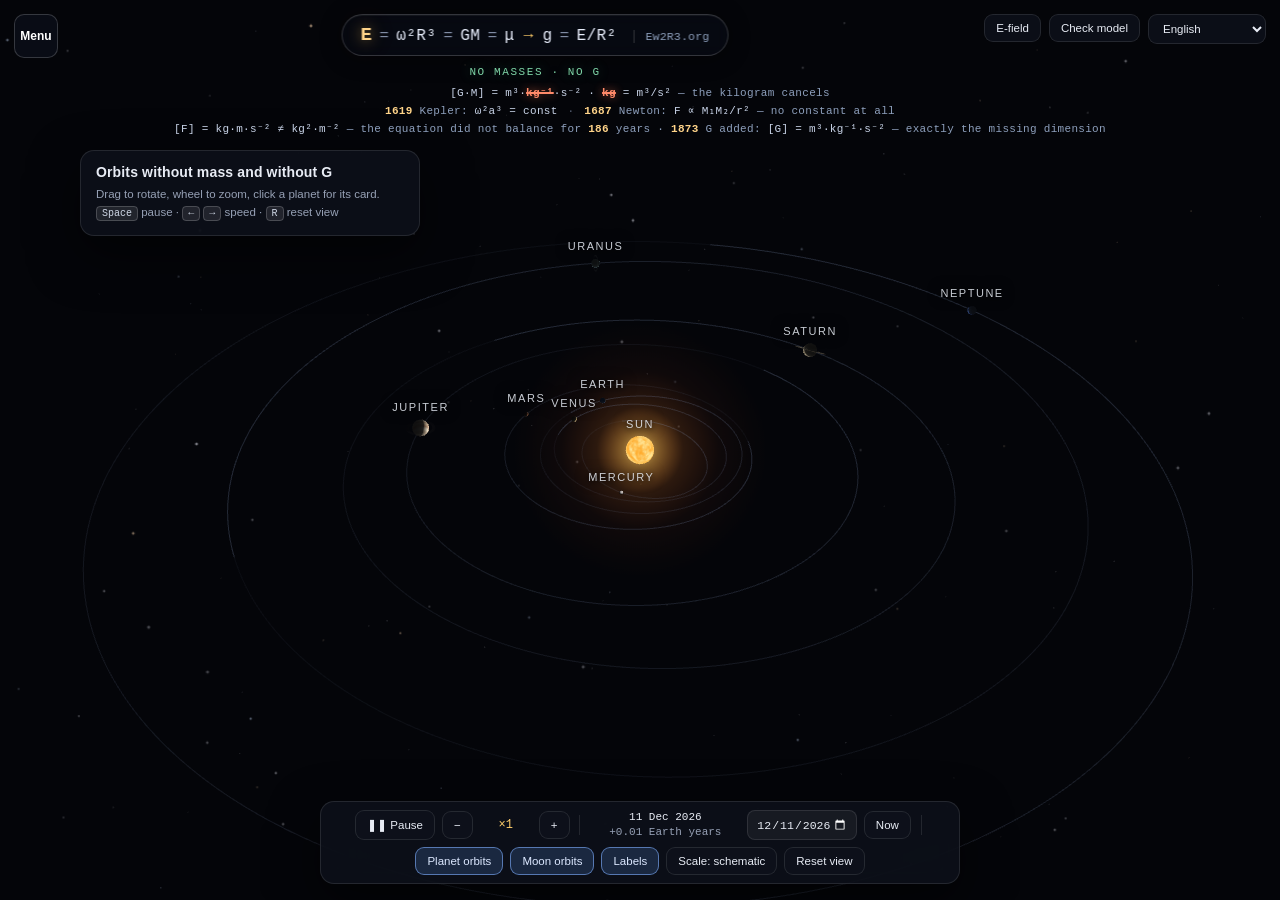
==== commit 149545eb: "Fix Sun pair E-field visibility and sync production" ====
--- a/site/index.html
+++ b/site/index.html
@@ -5,20 +5,20 @@
 <meta name="viewport" content="width=device-width,initial-scale=1">
 <meta name="description" content="Compute an orbit from period and radius alone — no mass, no G. Interactive verification across the eight planets.">
 <meta property="og:type" content="website">
-<meta property="og:url" content="https://claude.rwa.bayern/ew2r3-preview/">
+<meta property="og:url" content="https://ew2r3.org/">
 <meta property="og:title" content="E = ω²R³ — orbits without mass and without G">
 <meta property="og:description" content="Enter period and radius. Get the orbital parameter. The kilogram cancels — see it for yourself.">
-<meta property="og:image" content="https://claude.rwa.bayern/ew2r3-preview/assets/og-cover.png">
+<meta property="og:image" content="https://ew2r3.org/assets/og-cover.png">
 <meta property="og:image:width" content="1200">
 <meta property="og:image:height" content="630">
 <meta property="og:site_name" content="Ew2R3.org">
 <meta name="twitter:card" content="summary_large_image">
 <meta name="twitter:title" content="E = ω²R³ — orbits without mass and without G">
 <meta name="twitter:description" content="Enter period and radius. The kilogram cancels.">
-<link rel="canonical" href="https://claude.rwa.bayern/ew2r3-preview/">
+<link rel="canonical" href="https://ew2r3.org/">
 <title>E = ω²R³ — orbits without mass and without G | Ew2R3.org</title>
-<script defer src="/ew2r3-preview/assets/config.js"></script>
-<script defer src="/ew2r3-preview/assets/analytics.js"></script>
+<script defer src="/assets/config.js"></script>
+<script defer src="/assets/analytics.js"></script>
 <style>
   :root{
     --bg:#05070d; --panel:rgba(14,18,28,.82); --panel-2:rgba(20,25,38,.92);
@@ -293,13 +293,13 @@
 <body>
 <button id="site-menu-button" aria-expanded="false" aria-controls="site-drawer" data-nav-key="menu">Menu</button>
 <nav id="site-drawer" aria-label="Site navigation">
-  <a class="current" href="/ew2r3-preview/" data-nav-key="visualize">Visualize</a>
-  <a href="/ew2r3-preview/verify/" data-nav-key="verify">Verify E</a>
-  <a href="/ew2r3-preview/research/" data-nav-key="research">Research</a>
-  <a href="/ew2r3-preview/faq/" data-nav-key="faq">FAQ</a>
-  <a href="/ew2r3-preview/about/" data-nav-key="about">About</a>
-  <a class="support" href="/ew2r3-preview/support/" data-nav-key="support">Support</a>
-  <a href="/ew2r3-preview/contact/" data-nav-key="contact">Contact</a>
+  <a class="current" href="/" data-nav-key="visualize">Visualize</a>
+  <a href="/verify/" data-nav-key="verify">Verify E</a>
+  <a href="/research/" data-nav-key="research">Research</a>
+  <a href="/faq/" data-nav-key="faq">FAQ</a>
+  <a href="/about/" data-nav-key="about">About</a>
+  <a class="support" href="/support/" data-nav-key="support">Support</a>
+  <a href="/contact/" data-nav-key="contact">Contact</a>
 </nav>
 <canvas id="gl"></canvas>
 <div id="labels"></div>
@@ -2048,11 +2048,19 @@
 function starSceneMode(b){
   if(FIELD.range!=="full") return false;
   if(b.kind==="star") return true;
-  if(!FIELD.pair) return false;
-  return FIELD.pairWith==="sun" || (PAIR_PRIMARY||FIELD.body)==="sun";
+  return false;
+}
+function sunPairPartner(b){
+  if(!FIELD.pair || !b || b.kind==="star") return false;
+  const primary=PAIR_PRIMARY||FIELD.body;
+  return primary==="sun" || FIELD.pairWith==="sun";
 }
 function fieldScaleFactor(b){
   if(starSceneMode(b)) return sceneKPerM()*b.Req;
+  /* In a Sun + non-star pair the solar field remains on the global orbital
+     scale, but the partner gets its own local overlay. A shared metre scale
+     makes a planetary field sub-pixel at a Solar-System camera distance. */
+  if(sunPairPartner(b)) return fieldMaxScene(b)/fieldOuterRel(b);
   const base=fieldMaxScene(b)/fieldOuterRel(b);   // сценних одиниць на один радіус тіла
   if(!FIELD.pair) return base;
   const pid=PAIR_PRIMARY||FIELD.body;
@@ -2484,7 +2492,12 @@
       (FIELD.body===b.id || (FIELD.pair && FIELD2.ready && FIELD2.body===b.id));
     // у режимі поля тіло малюється в тому ж лінійному масштабі, що й оболонки:
     // інакше намальована планета більша за власні межі поля
-    const Rdraw = lensOn ? R*LENS_L0 : (fieldOn ? fieldMap(1,b) : R);
+    /* A non-star partner of the Sun keeps the ordinary body size. The solar
+       field uses the global scene scale, while the partner field is a local
+       overlay; shrinking the planet to the solar field scale made it almost
+       four thousand times smaller and hid both the body and its E-field. */
+    const keepBodySize = fieldOn && sunPairPartner(b);
+    const Rdraw = lensOn ? R*LENS_L0 : (fieldOn && !keepBodySize ? fieldMap(1,b) : R);
     m4body(mModel,p,b,spin,Rdraw);
     const atmo = (b.tex==="jupiter"||b.tex==="saturn"||b.tex==="uranus"||b.tex==="neptune")?0.75:0;
     drawSphere(mesh,TEX[b.id],mModel,[1,1,1],0,(b.id==="earth"?0.30:(atmo?0.16:0.06)),1,atmo,eye);
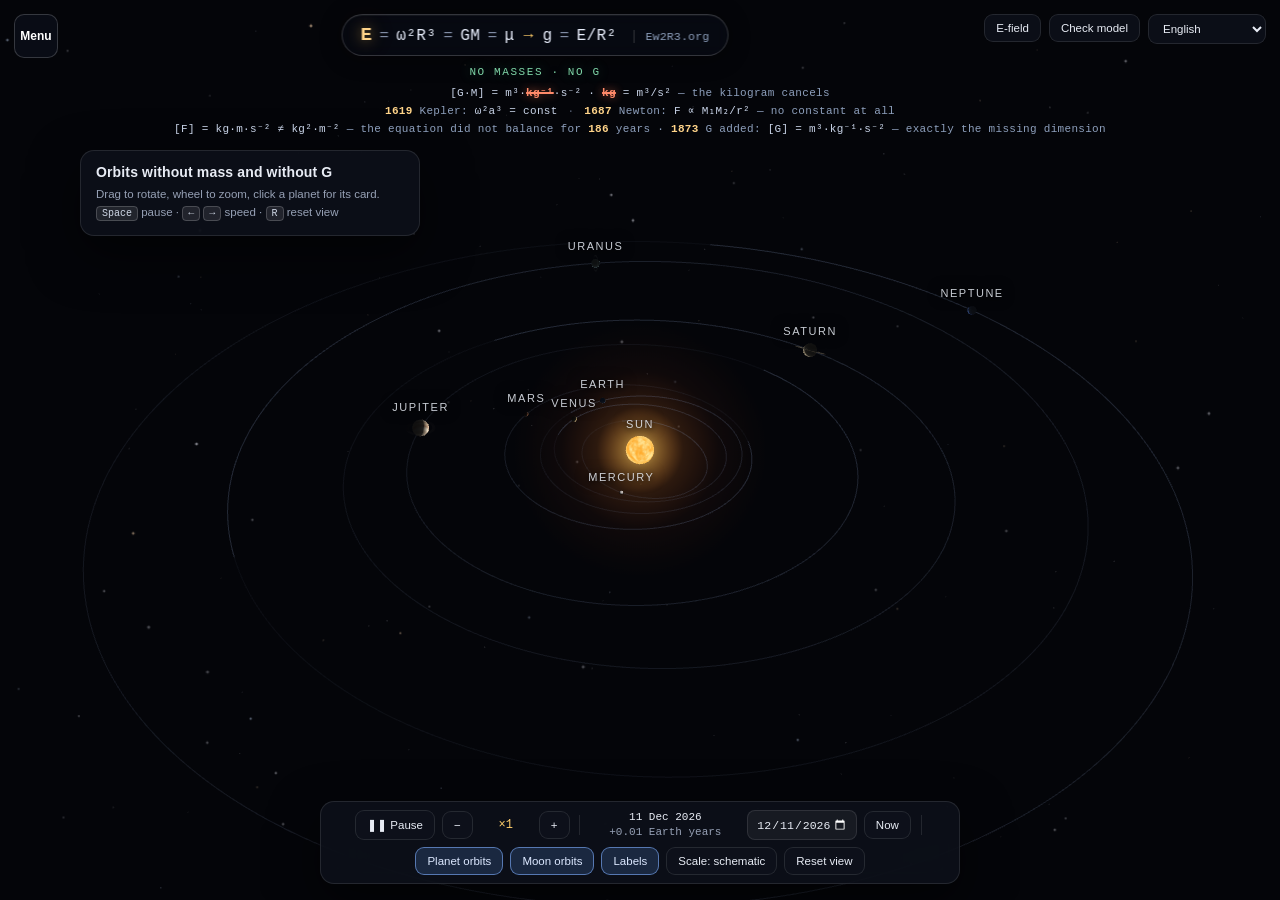
==== commit a53bcedd: "Fix animation after language switching" ====
--- a/site/index.html
+++ b/site/index.html
@@ -3226,7 +3226,8 @@
   const yrs=(state.jd-startJD)/365.25;
   const y=d.getUTCFullYear();
   const out = y<1800||y>2050;
-  $("clock").innerHTML="<b>"+d.getUTCDate()+" "+MON[L][d.getUTCMonth()]+" "+y+"</b><br>"+
+  const monthNames=MON[L]||MON.en;
+  $("clock").innerHTML="<b>"+d.getUTCDate()+" "+monthNames[d.getUTCMonth()]+" "+y+"</b><br>"+
     (yrs>=0?"+":"")+fmt(yrs,2)+" "+t("years")+
     (out?" <span class='warn'>· "+t("outrange")+"</span>":"");
 }
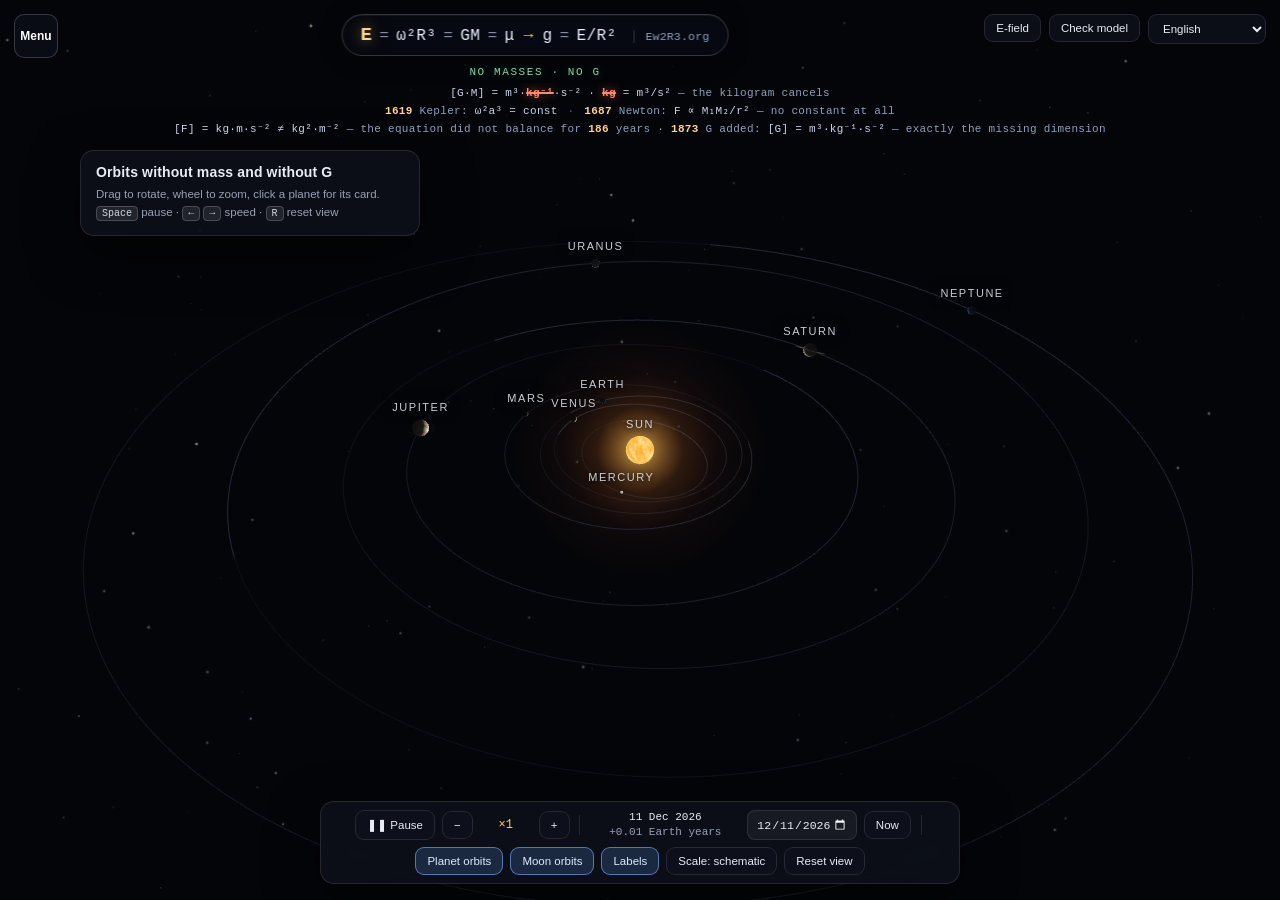
==== commit 39acb7f5: "Improve mobile controls and update favicon" ====
--- a/site/index.html
+++ b/site/index.html
@@ -16,6 +16,8 @@
 <meta name="twitter:title" content="E = ω²R³ — orbits without mass and without G">
 <meta name="twitter:description" content="Enter period and radius. The kilogram cancels.">
 <link rel="canonical" href="https://ew2r3.org/">
+<link rel="icon" type="image/png" sizes="1024x1024" href="/assets/favicon-ew2r3-v1.png">
+<link rel="apple-touch-icon" href="/assets/favicon-ew2r3-v1.png">
 <title>E = ω²R³ — orbits without mass and without G | Ew2R3.org</title>
 <script defer src="/assets/config.js"></script>
 <script defer src="/assets/analytics.js"></script>
@@ -249,17 +251,32 @@
     body.card-open #dimline,body.card-open #kepler,body.card-open #gfix{display:none}
   }
   @media (max-width:640px){
-    #hint{top:100px;left:14px;max-width:calc(100vw - 28px);padding:9px 12px}
+    #eqbar{top:8px;left:calc(50% + 28px);right:auto;transform:translateX(-50%);
+      max-width:calc(100vw - 84px);padding:6px 8px;font-size:11.5px;gap:4px;white-space:nowrap}
+    #eqbar .e{font-size:14px}
+    #noMass{top:44px;left:calc(50% + 28px);right:auto;transform:translateX(-50%);white-space:nowrap}
+    body.field-panel-open #eqbar,body.field-panel-open #noMass{
+      left:calc(50% + 28px);right:auto;transform:translateX(-50%)}
+    body.site-drawer-open #eqbar,body.site-drawer-open #noMass,
+    body.site-drawer-open #top-right,body.site-drawer-open #hint{display:none}
+    #hint{top:104px;left:14px;max-width:calc(100vw - 28px);padding:9px 12px}
     #hint h1{margin:0;font-size:12px}
     #hint p{display:none}
     #dimline,#kepler,#gfix{display:none}
-    #card{left:14px;right:14px;width:auto;top:auto;bottom:96px;max-height:44vh}
+    #card{left:10px;right:10px;width:auto;top:68px;bottom:10px;max-height:none}
     #top-right{top:auto;bottom:14px;right:14px;left:14px;justify-content:flex-end}
-    #bar{bottom:60px;width:auto;max-width:calc(100vw - 28px);flex-wrap:nowrap}
-    #bar .sep,#clock,#b-date,#b-now,#b-orbits,#b-moonorb,#b-scale{display:none}
-    #fpanel{left:10px;right:10px;bottom:116px;width:auto;max-height:34dvh;border-radius:12px}
+    #bar{bottom:60px;width:calc(100vw - 20px);max-width:none;flex-wrap:nowrap;
+      justify-content:flex-start;max-height:none;overflow-x:auto;overflow-y:hidden;
+      -webkit-overflow-scrolling:touch;overscroll-behavior-x:contain;touch-action:pan-x;
+      scrollbar-width:thin;scrollbar-color:rgba(255,255,255,.22) transparent}
+    #bar>*{flex:0 0 auto}
+    #bar::-webkit-scrollbar{height:3px}
+    #bar::-webkit-scrollbar-thumb{background:rgba(255,255,255,.22);border-radius:3px}
+    #bar .sep{display:none}
+    #fpanel{left:10px;right:10px;bottom:64px;width:auto;max-height:calc(100dvh - 132px);border-radius:12px}
     #fpanel .bd{padding:9px 11px;gap:7px}
     #fpanel .hd{padding:9px 11px;position:sticky;top:0;z-index:2;background:var(--panel-2)}
+    body.card-open #bar,body.field-panel-open #bar{display:none}
   }
   @media (max-width:900px) and (orientation:landscape){
     #fpanel{left:10px;right:auto;bottom:10px;width:min(320px,44vw);max-height:calc(100dvh - 20px)}
@@ -404,10 +421,10 @@
     </div>
     <div><label data-i18n="frange">What to show</label>
       <div class="row">
-        <button class="btn on" id="f-rng-near" data-i18n="frangeNear">transition to radial</button>
+        <button class="btn" id="f-rng-near" data-i18n="frangeNear">transition to radial</button>
       </div>
       <div class="row" style="margin-top:6px">
-        <button class="btn" id="f-rng-full" data-i18n="frangeFull">whole vortex</button>
+        <button class="btn on" id="f-rng-full" data-i18n="frangeFull">entire E-field</button>
       </div>
     </div>
     <div><label data-i18n="fmark">Reference shells</label>
@@ -1607,9 +1624,9 @@
   running:true,                     // поле останавливается отдельной кнопкой
   pair:true,  pairWith:"earth/Moon", pairMode:"star",   // пара увімкнена одразу: список другого тіла заповнений,
               //   а вибір того самого значення не викликає change — і поле другого тіла не з'являлось   // "star" — тело+звезда, "moon" — планета+спутник
-  range:"near",                     // "near" — переход к радиальному; "full" — весь эфироворот
+  range:"full",                     // "near" — перехід до радіального; "full" — усе E-поле
   autoTime:true,                    // подбирать сжатие времени под тело
-  mkSurface:true, mkBand:true, mkSync:true, mkProbe:true, mkVortex:false, mkLaplace:true,  // каждая оболочка убирается отдельно
+  mkSurface:true, mkBand:true, mkSync:true, mkProbe:true, mkVortex:true, mkLaplace:true,  // кожна оболонка вмикається окремо
   timeScale:900,                    // модельных секунд на секунду реального времени
   RESIST_W:0.0417,                  // канон: 0.025/0.60
   TANGENT_FLOOR:0.08, RADIAL_SCALE:0.65,
@@ -2766,11 +2783,11 @@
     const mean=Es.reduce((a,c)=>a+c,0)/Es.length;
     const spread=(Math.max.apply(null,Es)/Math.min.apply(null,Es)-1)*100;
     f.innerHTML =
-      "E = ω²a³ &nbsp;(" + TX[L].fromEight + ")<br>"+
+      "E = ω²a³ &nbsp;(" + (TX[L]||TX.en).fromEight + ")<br>"+
       "<b>&lt;E&gt; = "+expo(mean,4)+" "+T.uM3S2+"</b><br>"+
-      TX[L].spread+
+      (TX[L]||TX.en).spread+
       "<span class='ok'>"+fmt(spread,3)+" %</span><br>"+
-      TX[L].tabGM+expo(GMSUN,4)+" "+T.uM3S2;
+      (TX[L]||TX.en).tabGM+expo(GMSUN,4)+" "+T.uM3S2;
   }else{
     const E=b.mu, R=b.Req, gg=E/(R*R), v1=Math.sqrt(E/R), ve=v1*Math.SQRT2;
     const dev=Math.abs(gg/b.gOff-1)*100;
@@ -2781,13 +2798,13 @@
         "<span class='ok'>(Δ "+fmt(dev,2)+" % "+T.vsOff+")</span><br>"+
       "v₁ = √(E/R) = <b>"+fmt(v1/1000,3)+"</b> "+T.uKms+"<br>"+
       "v₂ = √(2E/R) = <b>"+fmt(ve/1000,3)+"</b> "+T.uKms+"<br>"+
-      "<span style='color:#8d97ab'>"+TX[L].heliocentric(expo(Eo,4)+" "+T.uM3S2, fmt(devSun,3))+"</span>";
+      "<span style='color:#8d97ab'>"+(TX[L]||TX.en).heliocentric(expo(Eo,4)+" "+T.uM3S2, fmt(devSun,3))+"</span>";
   }
 
   const ul=$("c-facts"); ul.innerHTML="";
   (b.facts[L]||b.facts.en).forEach(x=>{ const li=document.createElement("li"); li.textContent=x; ul.appendChild(li); });
 
-  $("c-src").innerHTML = TX[L].cardSrc;
+  $("c-src").innerHTML = (TX[L]||TX.en).cardSrc;
   $("c-focus").textContent=(state.realScale && b.kind==="planet" && (b.moons||[]).length)
     ? (T.focusSystem||T.focus) : T.focus;
   card.classList.add("show");
@@ -2925,7 +2942,10 @@
 function applyLang(){
   const T=I18N[state.lang]||I18N.en;
   document.documentElement.lang=state.lang;
-  document.documentElement.dir=state.lang==="ar"?"rtl":"ltr";
+  // Keep the WebGL control surface left-to-right. Arabic copy is translated,
+  // but switching the whole document to RTL reorders fixed controls and can
+  // place the language selector underneath other overlays.
+  document.documentElement.dir="ltr";
   document.querySelectorAll("[data-i18n]").forEach(el=>{
     const k=el.dataset.i18n; if(T[k]!==undefined) el.innerHTML=T[k];
   });
@@ -3385,7 +3405,14 @@
   const drawer=document.getElementById("site-drawer");
   button.addEventListener("click",()=>{
     const open=drawer.classList.toggle("open");
+    document.body.classList.toggle("site-drawer-open",open);
     button.setAttribute("aria-expanded",String(open));
+  });
+  drawer.addEventListener("click",e=>{
+    if(!e.target.closest("a")) return;
+    drawer.classList.remove("open");
+    document.body.classList.remove("site-drawer-open");
+    button.setAttribute("aria-expanded","false");
   });
   document.getElementById("btn-field").addEventListener("click",()=>window.ewTrack("field_panel_open"));
   document.getElementById("btn-verify").addEventListener("click",()=>window.ewTrack("verify_e_open"));
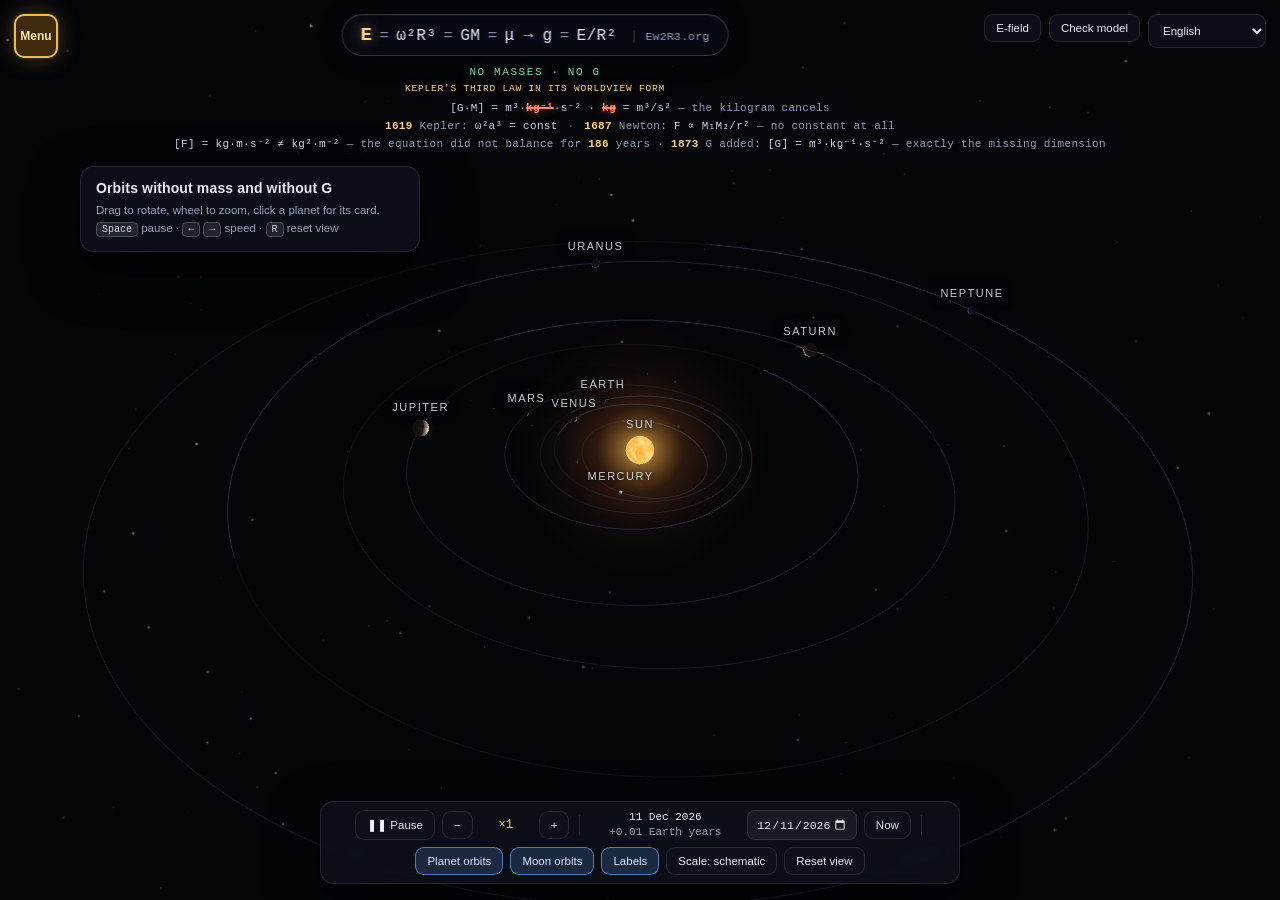
==== commit 43fc8b73: "Highlight navigation and clarify Kepler framing" ====
--- a/site/index.html
+++ b/site/index.html
@@ -5,22 +5,22 @@
 <meta name="viewport" content="width=device-width,initial-scale=1">
 <meta name="description" content="Compute an orbit from period and radius alone — no mass, no G. Interactive verification across the eight planets.">
 <meta property="og:type" content="website">
-<meta property="og:url" content="https://ew2r3.org/">
+<meta property="og:url" content="https://claude.rwa.bayern/ew2r3-preview/">
 <meta property="og:title" content="E = ω²R³ — orbits without mass and without G">
 <meta property="og:description" content="Enter period and radius. Get the orbital parameter. The kilogram cancels — see it for yourself.">
-<meta property="og:image" content="https://ew2r3.org/assets/og-cover.png">
+<meta property="og:image" content="https://claude.rwa.bayern/ew2r3-preview/assets/og-cover.png">
 <meta property="og:image:width" content="1200">
 <meta property="og:image:height" content="630">
 <meta property="og:site_name" content="Ew2R3.org">
 <meta name="twitter:card" content="summary_large_image">
 <meta name="twitter:title" content="E = ω²R³ — orbits without mass and without G">
 <meta name="twitter:description" content="Enter period and radius. The kilogram cancels.">
-<link rel="canonical" href="https://ew2r3.org/">
-<link rel="icon" type="image/png" sizes="1024x1024" href="/assets/favicon-ew2r3-v1.png">
-<link rel="apple-touch-icon" href="/assets/favicon-ew2r3-v1.png">
+<link rel="canonical" href="https://claude.rwa.bayern/ew2r3-preview/">
+<link rel="icon" type="image/png" sizes="1024x1024" href="/ew2r3-preview/assets/favicon-ew2r3-v1.png">
+<link rel="apple-touch-icon" href="/ew2r3-preview/assets/favicon-ew2r3-v1.png">
 <title>E = ω²R³ — orbits without mass and without G | Ew2R3.org</title>
-<script defer src="/assets/config.js"></script>
-<script defer src="/assets/analytics.js"></script>
+<script defer src="/ew2r3-preview/assets/config.js"></script>
+<script defer src="/ew2r3-preview/assets/analytics.js"></script>
 <style>
   :root{
     --bg:#05070d; --panel:rgba(14,18,28,.82); --panel-2:rgba(20,25,38,.92);
@@ -50,7 +50,7 @@
   /* Верхній науковий блок закінчується рядком #gfix. Підказка починається нижче
      нього, а не лише нижче кнопки меню: інакше на широких екранах її текст
      накладався на довгий рядок розмірностей. */
-  #hint{top:150px;left:80px;max-width:340px;padding:13px 15px}
+  #hint{top:166px;left:80px;max-width:340px;padding:13px 15px}
   #hint h1{font-size:14px;font-weight:600;letter-spacing:.01em;margin-bottom:6px}
   #hint p{font-size:11.5px;line-height:1.55;color:var(--dim)}
   #hint .eq{margin-top:8px;padding-top:8px;border-top:1px solid var(--line);font-family:var(--mono);
@@ -81,11 +81,14 @@
   #noMass{position:fixed;top:66px;left:50%;transform:translateX(-50%);z-index:60;pointer-events:none;
     font-family:var(--mono);font-size:11px;letter-spacing:1.6px;text-transform:uppercase;
     color:#7fd6a8;text-shadow:0 0 12px rgba(90,220,150,.35);white-space:nowrap}
+  #worldview{position:fixed;top:83px;left:50%;transform:translateX(-50%);z-index:60;pointer-events:none;
+    font-family:var(--mono);font-size:9.5px;letter-spacing:.8px;text-transform:uppercase;
+    color:#ffd489;text-shadow:0 0 12px rgba(255,190,90,.28);white-space:nowrap}
   #dimline,#kepler{position:fixed;left:50%;transform:translateX(-50%);z-index:60;pointer-events:none;
     font-family:var(--mono);font-size:11px;letter-spacing:.3px;color:#8ea0bd;white-space:nowrap}
-  #dimline{top:86px}
-  #kepler{top:104px}
-  #gfix{position:fixed;top:122px;left:50%;transform:translateX(-50%);z-index:60;pointer-events:none;
+  #dimline{top:101px}
+  #kepler{top:119px}
+  #gfix{position:fixed;top:137px;left:50%;transform:translateX(-50%);z-index:60;pointer-events:none;
     font-family:var(--mono);font-size:11px;letter-spacing:.3px;color:#8ea0bd;white-space:nowrap}
   #gfix .mth{color:#c9d4e8}
   #gfix .yr{color:#ffd489;font-weight:700}
@@ -96,7 +99,8 @@
   #dimline .kg{color:#ff8a6a;font-weight:700;text-decoration:line-through;
     text-decoration-thickness:1.5px;text-shadow:0 0 10px rgba(255,120,80,.45)}
   @media (max-width:900px){ #noMass{top:44px;font-size:9px;letter-spacing:1px}
-    #dimline{top:60px;font-size:8.5px} #kepler{top:74px;font-size:8.5px} #gfix{top:88px;font-size:8.5px} }
+    #worldview{top:58px;font-size:8px;letter-spacing:.45px}
+    #dimline{top:73px;font-size:8.5px} #kepler{top:87px;font-size:8.5px} #gfix{top:101px;font-size:8.5px} }
   kbd{font-family:var(--mono);font-size:10px;background:rgba(255,255,255,.09);border:1px solid var(--line-2);
     border-radius:4px;padding:1px 5px;color:#cfd7e6}
 
@@ -112,7 +116,7 @@
   .seg button.on{background:rgba(127,176,255,.16);color:#fff}
   .lang-picker{font-family:var(--ui);font-size:11.5px;color:var(--txt);background:var(--panel);
     border:1px solid var(--line);border-radius:9px;padding:7px 28px 7px 10px;cursor:pointer;
-    backdrop-filter:blur(14px);color-scheme:dark}
+    min-height:34px;box-sizing:border-box;backdrop-filter:blur(14px);color-scheme:dark}
   .lang-picker:hover,.lang-picker:focus{background:var(--panel-2);border-color:var(--line-2);outline:none}
   .lang-picker option{background:#0d121c;color:#e8ecf5}
 
@@ -222,7 +226,7 @@
   #err{position:fixed;inset:0;display:none;align-items:center;justify-content:center;padding:30px;
     background:var(--bg);z-index:30;font-size:13px;line-height:1.7;color:#f3cfc7;text-align:center}
   @media (max-width:1200px){
-    #hint{top:150px;max-width:330px}
+    #hint{top:166px;max-width:330px}
     #hint p{font-size:11px}
     #dimline,#kepler,#gfix{font-size:9px}
     body.card-open #dimline,body.card-open #kepler,body.card-open #gfix{right:360px;font-size:8px}
@@ -233,11 +237,11 @@
   @media (max-width:1360px){
     /* Reserve a real lane for the right controls instead of letting them sit
        underneath the centred formula. */
-    #eqbar,#noMass{left:calc(50% - 105px)}
+    #eqbar,#noMass,#worldview{left:calc(50% - 105px)}
     body.card-open #top-right,body.field-panel-open #top-right{display:none}
     body.field-panel-open #hint{display:none}
     body.field-panel-open #dimline,body.field-panel-open #kepler,body.field-panel-open #gfix{display:none}
-    body.field-panel-open #eqbar,body.field-panel-open #noMass{
+    body.field-panel-open #eqbar,body.field-panel-open #noMass,body.field-panel-open #worldview{
       left:calc(310px + (100vw - 310px)/2);right:auto;transform:translateX(-50%)}
   }
   @media (max-width:900px){
@@ -255,9 +259,10 @@
       max-width:calc(100vw - 84px);padding:6px 8px;font-size:11.5px;gap:4px;white-space:nowrap}
     #eqbar .e{font-size:14px}
     #noMass{top:44px;left:calc(50% + 28px);right:auto;transform:translateX(-50%);white-space:nowrap}
-    body.field-panel-open #eqbar,body.field-panel-open #noMass{
+    #worldview{top:58px;left:calc(50% + 28px);right:auto;transform:translateX(-50%);max-width:calc(100vw - 84px);overflow:hidden;text-overflow:ellipsis}
+    body.field-panel-open #eqbar,body.field-panel-open #noMass,body.field-panel-open #worldview{
       left:calc(50% + 28px);right:auto;transform:translateX(-50%)}
-    body.site-drawer-open #eqbar,body.site-drawer-open #noMass,
+    body.site-drawer-open #eqbar,body.site-drawer-open #noMass,body.site-drawer-open #worldview,
     body.site-drawer-open #top-right,body.site-drawer-open #hint{display:none}
     #hint{top:104px;left:14px;max-width:calc(100vw - 28px);padding:9px 12px}
     #hint h1{margin:0;font-size:12px}
@@ -265,6 +270,8 @@
     #dimline,#kepler,#gfix{display:none}
     #card{left:10px;right:10px;width:auto;top:68px;bottom:10px;max-height:none}
     #top-right{top:auto;bottom:14px;right:14px;left:14px;justify-content:flex-end}
+    #top-right .btn,#top-right .lang-picker{height:44px;min-height:44px;box-sizing:border-box}
+    #top-right .lang-picker{padding-top:0;padding-bottom:0}
     #bar{bottom:60px;width:calc(100vw - 20px);max-width:none;flex-wrap:nowrap;
       justify-content:flex-start;max-height:none;overflow-x:auto;overflow-y:hidden;
       -webkit-overflow-scrolling:touch;overscroll-behavior-x:contain;touch-action:pan-x;
@@ -285,12 +292,15 @@
     body.card-open #top-right{right:calc(min(330px,46vw) + 20px)}
     #bar{bottom:10px}
     body.field-panel-open #bar{left:auto;right:10px;transform:none;max-width:calc(100vw - min(320px,44vw) - 30px)}
-    body.field-panel-open #eqbar,body.field-panel-open #noMass{
+    body.field-panel-open #eqbar,body.field-panel-open #noMass,body.field-panel-open #worldview{
       left:calc(min(320px,44vw) + (100vw - min(320px,44vw))/2)}
   }
   #site-menu-button{position:fixed;left:14px;top:14px;z-index:71;min-width:44px;min-height:44px;
-    border:1px solid var(--line-2);border-radius:10px;background:rgba(10,14,24,.9);color:#fff;
-    font:600 12px var(--ui);cursor:pointer}
+    border:2px solid rgba(255,206,107,.88);border-radius:10px;background:rgba(67,45,14,.94);color:#ffe5b0;
+    box-shadow:0 0 0 1px rgba(255,206,107,.12),0 0 22px rgba(255,190,75,.26);
+    font:700 12px var(--ui);cursor:pointer;transition:background .15s,border-color .15s,box-shadow .15s,color .15s}
+  #site-menu-button:hover,#site-menu-button[aria-expanded="true"]{border-color:#ffd489;background:rgba(92,61,15,.97);color:#fff;
+    box-shadow:0 0 0 1px rgba(255,218,150,.2),0 0 28px rgba(255,190,75,.38)}
   #site-drawer{position:fixed;left:14px;top:66px;z-index:70;width:220px;padding:8px;display:none;
     background:rgba(10,14,24,.96);border:1px solid var(--line-2);border-radius:12px;
     box-shadow:0 18px 48px rgba(0,0,0,.65);backdrop-filter:blur(14px)}
@@ -310,13 +320,13 @@
 <body>
 <button id="site-menu-button" aria-expanded="false" aria-controls="site-drawer" data-nav-key="menu">Menu</button>
 <nav id="site-drawer" aria-label="Site navigation">
-  <a class="current" href="/" data-nav-key="visualize">Visualize</a>
-  <a href="/verify/" data-nav-key="verify">Verify E</a>
-  <a href="/research/" data-nav-key="research">Research</a>
-  <a href="/faq/" data-nav-key="faq">FAQ</a>
-  <a href="/about/" data-nav-key="about">About</a>
-  <a class="support" href="/support/" data-nav-key="support">Support</a>
-  <a href="/contact/" data-nav-key="contact">Contact</a>
+  <a class="current" href="/ew2r3-preview/" data-nav-key="visualize">Visualize</a>
+  <a href="/ew2r3-preview/verify/" data-nav-key="verify">Verify E</a>
+  <a href="/ew2r3-preview/research/" data-nav-key="research">Research</a>
+  <a href="/ew2r3-preview/faq/" data-nav-key="faq">FAQ</a>
+  <a href="/ew2r3-preview/about/" data-nav-key="about">About</a>
+  <a class="support" href="/ew2r3-preview/support/" data-nav-key="support">Support</a>
+  <a href="/ew2r3-preview/contact/" data-nav-key="contact">Contact</a>
 </nav>
 <canvas id="gl"></canvas>
 <div id="labels"></div>
@@ -335,6 +345,7 @@
   <span class="src">Ew2R3.org</span>
 </div>
 <div id="noMass" data-i18n="noMass">no masses · no G</div>
+<div id="worldview" data-i18n="worldview">Kepler's third law in its worldview form</div>
 <!-- Головний аргумент — РОЗМІРНІСТЬ, а не точність. У добутку G·M кілограм скорочується
      начисто: він входить у формулу лише щоб із неї вийти. Вимірюється чиста кінематика. -->
 <!-- Розмірність. Математику НЕ перекладаємо (SI-запис однаковий усіма мовами) — перекладається
@@ -891,6 +902,16 @@
   forientSun:'Capas 3D, no un disco plano. El ecuador solar está inclinado 7,25° respecto a la eclíptica; nodo ascendente 75,76° (J2000).',
   fclose:'Cerrar', fshells:'Capas'
 });
+Object.assign(I18N.en,{worldview:"KEPLER'S THIRD LAW IN ITS WORLDVIEW FORM"});
+Object.assign(I18N.uk,{worldview:"СВІТОГЛЯДНА ФОРМА ТРЕТЬОГО ЗАКОНУ КЕПЛЕРА"});
+Object.assign(I18N.ru,{worldview:"МИРОВОЗЗРЕНЧЕСКАЯ ФОРМА ТРЕТЬЕГО ЗАКОНА КЕПЛЕРА"});
+Object.assign(I18N.de,{worldview:"DAS DRITTE KEPLERSCHE GESETZ IN SEINER WELTANSCHAULICHEN FORM"});
+Object.assign(I18N.es,{worldview:"LA TERCERA LEY DE KEPLER EN SU FORMA CONCEPTUAL"});
+Object.assign(I18N.fr,{worldview:"LA TROISIÈME LOI DE KEPLER SOUS SA FORME CONCEPTUELLE"});
+Object.assign(I18N.it,{worldview:"LA TERZA LEGGE DI KEPLERO NELLA SUA FORMA CONCETTUALE"});
+Object.assign(I18N.pt,{worldview:"A TERCEIRA LEI DE KEPLER EM SUA FORMA CONCEITUAL"});
+Object.assign(I18N.ar,{worldview:"قانون كبلر الثالث بصيغته التصورية"});
+Object.assign(I18N.ja,{worldview:"ケプラー第三法則の世界観的な形"});
 /* ------------------------------------------------------------------- 2. МАТЕМАТИКА */
 const D2R = Math.PI/180;
 function m4(){return new Float32Array([1,0,0,0, 0,1,0,0, 0,0,1,0, 0,0,0,1]);}
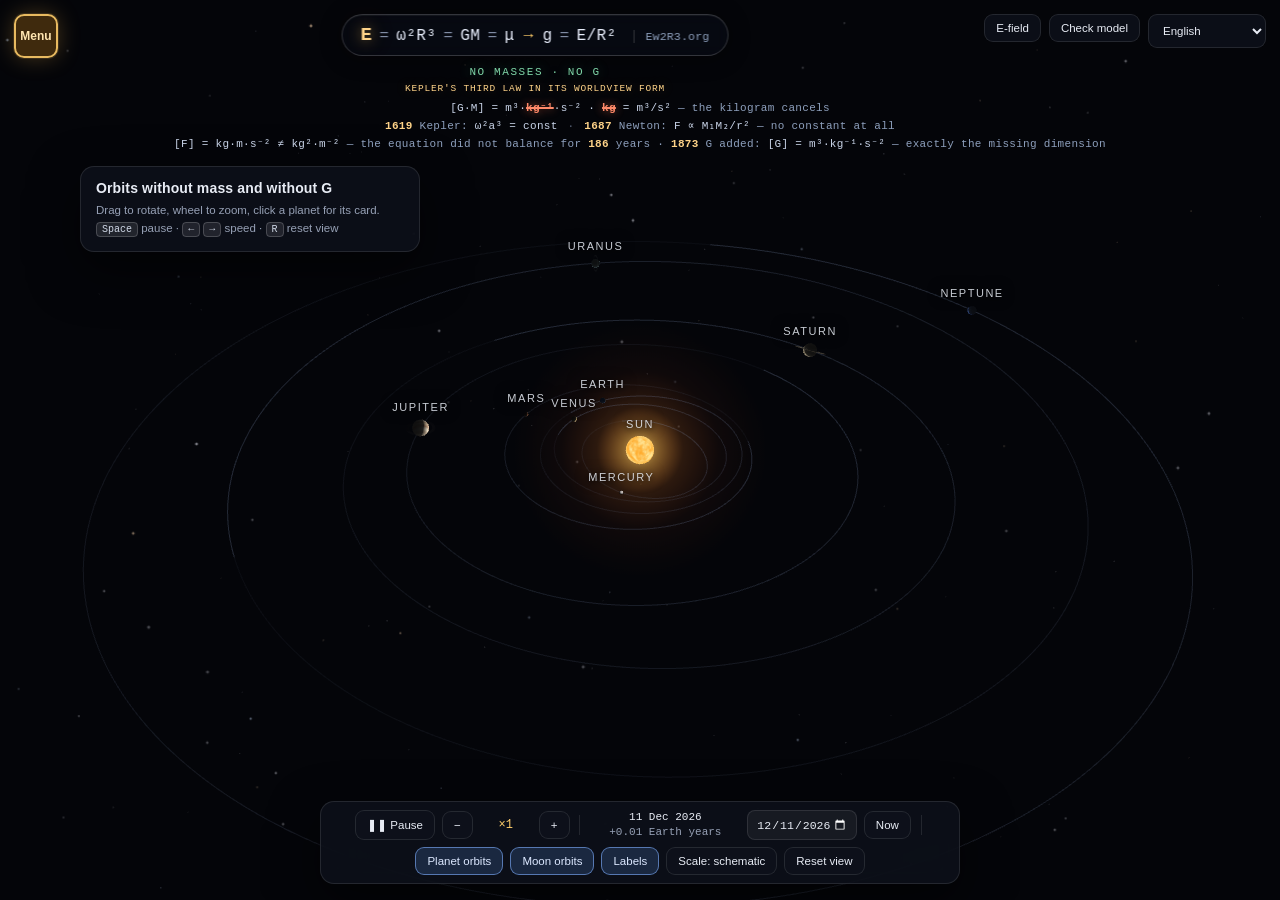
==== commit 65230f56: "release: prepare v0.1.0-rc.3" ====
--- a/site/index.html
+++ b/site/index.html
@@ -5,22 +5,22 @@
 <meta name="viewport" content="width=device-width,initial-scale=1">
 <meta name="description" content="Compute an orbit from period and radius alone — no mass, no G. Interactive verification across the eight planets.">
 <meta property="og:type" content="website">
-<meta property="og:url" content="https://claude.rwa.bayern/ew2r3-preview/">
+<meta property="og:url" content="https://ew2r3.org/">
 <meta property="og:title" content="E = ω²R³ — orbits without mass and without G">
 <meta property="og:description" content="Enter period and radius. Get the orbital parameter. The kilogram cancels — see it for yourself.">
-<meta property="og:image" content="https://claude.rwa.bayern/ew2r3-preview/assets/og-cover.png">
+<meta property="og:image" content="https://ew2r3.org/assets/og-cover.png">
 <meta property="og:image:width" content="1200">
 <meta property="og:image:height" content="630">
 <meta property="og:site_name" content="Ew2R3.org">
 <meta name="twitter:card" content="summary_large_image">
 <meta name="twitter:title" content="E = ω²R³ — orbits without mass and without G">
 <meta name="twitter:description" content="Enter period and radius. The kilogram cancels.">
-<link rel="canonical" href="https://claude.rwa.bayern/ew2r3-preview/">
-<link rel="icon" type="image/png" sizes="1024x1024" href="/ew2r3-preview/assets/favicon-ew2r3-v1.png">
-<link rel="apple-touch-icon" href="/ew2r3-preview/assets/favicon-ew2r3-v1.png">
+<link rel="canonical" href="https://ew2r3.org/">
+<link rel="icon" type="image/png" sizes="1024x1024" href="/assets/favicon-ew2r3-v1.png">
+<link rel="apple-touch-icon" href="/assets/favicon-ew2r3-v1.png">
 <title>E = ω²R³ — orbits without mass and without G | Ew2R3.org</title>
-<script defer src="/ew2r3-preview/assets/config.js"></script>
-<script defer src="/ew2r3-preview/assets/analytics.js"></script>
+<script defer src="/assets/config.js"></script>
+<script defer src="/assets/analytics.js"></script>
 <style>
   :root{
     --bg:#05070d; --panel:rgba(14,18,28,.82); --panel-2:rgba(20,25,38,.92);
@@ -320,13 +320,13 @@
 <body>
 <button id="site-menu-button" aria-expanded="false" aria-controls="site-drawer" data-nav-key="menu">Menu</button>
 <nav id="site-drawer" aria-label="Site navigation">
-  <a class="current" href="/ew2r3-preview/" data-nav-key="visualize">Visualize</a>
-  <a href="/ew2r3-preview/verify/" data-nav-key="verify">Verify E</a>
-  <a href="/ew2r3-preview/research/" data-nav-key="research">Research</a>
-  <a href="/ew2r3-preview/faq/" data-nav-key="faq">FAQ</a>
-  <a href="/ew2r3-preview/about/" data-nav-key="about">About</a>
-  <a class="support" href="/ew2r3-preview/support/" data-nav-key="support">Support</a>
-  <a href="/ew2r3-preview/contact/" data-nav-key="contact">Contact</a>
+  <a class="current" href="/" data-nav-key="visualize">Visualize</a>
+  <a href="/verify/" data-nav-key="verify">Verify E</a>
+  <a href="/research/" data-nav-key="research">Research</a>
+  <a href="/faq/" data-nav-key="faq">FAQ</a>
+  <a href="/about/" data-nav-key="about">About</a>
+  <a class="support" href="/support/" data-nav-key="support">Support</a>
+  <a href="/contact/" data-nav-key="contact">Contact</a>
 </nav>
 <canvas id="gl"></canvas>
 <div id="labels"></div>
@@ -3159,9 +3159,9 @@
   const b=fieldBody(), b2=fieldBody2();
   if(!b2) return;
   state.fieldManualZoom=false;
-  // Далека пара лишається прив'язаною до ОБРАНОГО тіла. Для ієрархічної
-  // пари планета–супутник камера тримає центральне тіло, а не геометричну
-  // середину: модель не виводить барицентр із мас.
+  // Далека пара лишається прив'язаною до ОБРАНОГО тіла. Для близької
+  // пари кадр центрується між двома СПОСТЕРЕЖУВАНИМИ положеннями. Це лише
+  // геометричний центр кадру, не барицентр і не розрахунок із мас.
   const a=fieldAnchor(b).pos, c=fieldAnchor(b2).pos;
   const sep=Math.hypot(a[0]-c[0],a[1]-c[1],a[2]-c[2]);
   const ext1=fieldOuterRel(b)*fieldScaleFactor(b);     // намальований радіус поля ОБРАНОГО тіла
@@ -3178,9 +3178,7 @@
   const base=maxExt*2.4;
   if(nearby){
     state.follow=null;
-    const central=parentMoonPair ? (b.kind==="moon"?b2:b) : null;
-    state.tgtCenter=central ? fieldAnchor(central).pos.slice()
-      : [(a[0]+c[0])/2,(a[1]+c[1])/2,(a[2]+c[2])/2];
+    state.tgtCenter=[(a[0]+c[0])/2,(a[1]+c[1])/2,(a[2]+c[2])/2];
     /* У портретному вікні горизонтальний кут огляду значно вужчий.
        Без поправки Земля–Місяць у масштабі 1:1 формально центрувались,
        але один край пари виходив далеко за екран. */
@@ -3289,9 +3287,10 @@
       (fb2.kind==="moon"&&fb2.parent.id===fb1.id));
     if(linked){
       const fa=fieldAnchor(fb1).pos, fc=fieldAnchor(fb2).pos;
-      const central=fb1.kind==="moon"?fb2:fb1;
       state.follow=null;
-      state.tgtCenter=fieldAnchor(central).pos.slice();
+      // Це рухомий геометричний центр кадру між фактичними положеннями тіл,
+      // не барицентр: жодна маса для нього не вводиться.
+      state.tgtCenter=[(fa[0]+fc[0])/2,(fa[1]+fc[1])/2,(fa[2]+fc[2])/2];
       /* Для локальної пари запізнення центра камери може бути більшим за
          саму дистанцію огляду й виштовхувати одне тіло за/позаду камери. */
       state.center=state.tgtCenter.slice();
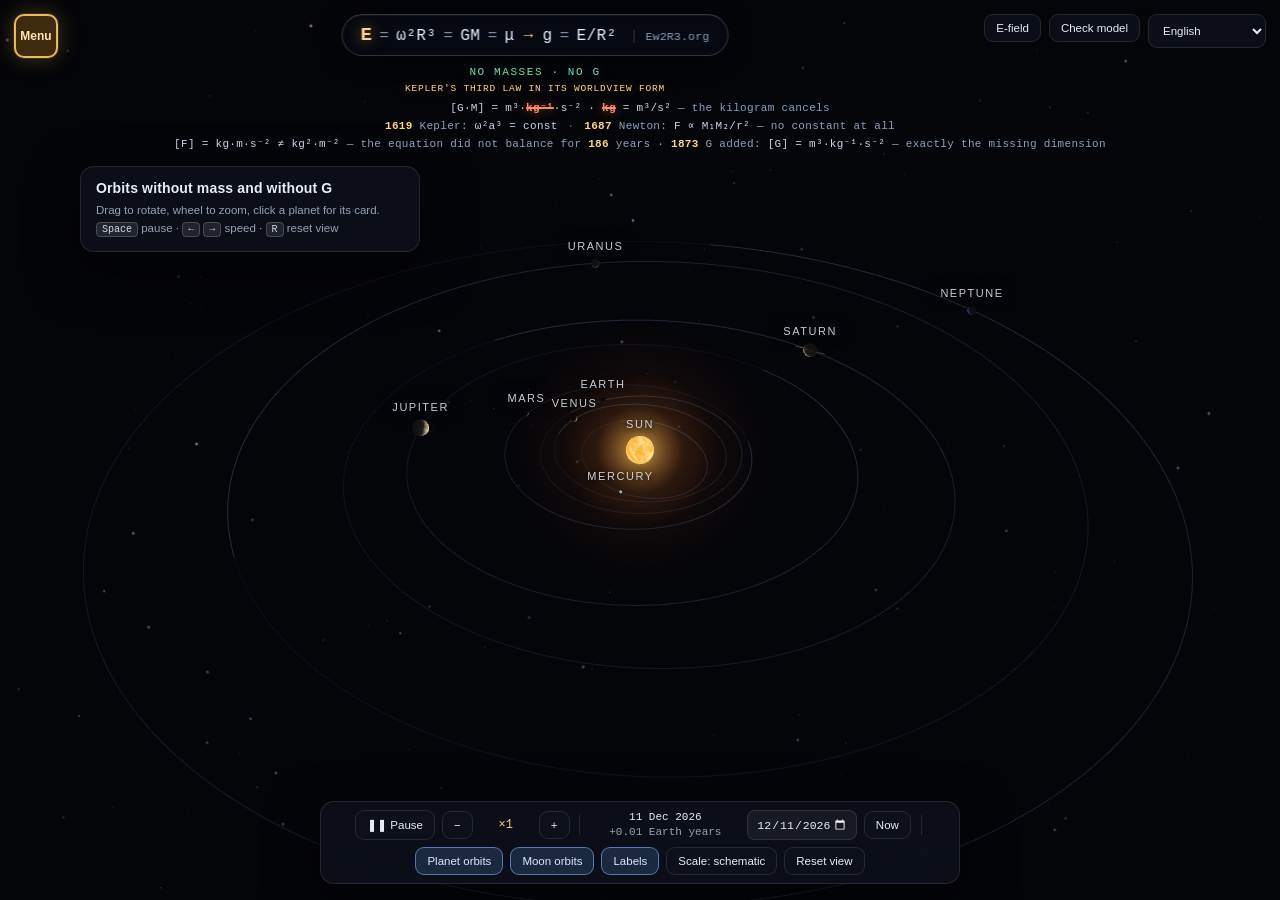
==== commit 4eadd279: "fix: make B2B form and favicon reliable" ====
--- a/site/index.html
+++ b/site/index.html
@@ -16,8 +16,9 @@
 <meta name="twitter:title" content="E = ω²R³ — orbits without mass and without G">
 <meta name="twitter:description" content="Enter period and radius. The kilogram cancels.">
 <link rel="canonical" href="https://ew2r3.org/">
-<link rel="icon" type="image/png" sizes="1024x1024" href="/assets/favicon-ew2r3-v1.png">
-<link rel="apple-touch-icon" href="/assets/favicon-ew2r3-v1.png">
+<link rel="icon" type="image/svg+xml" href="/assets/favicon-ew2r3-v2.svg">
+<link rel="icon" type="image/png" sizes="1024x1024" href="/assets/favicon-ew2r3-v2.png">
+<link rel="apple-touch-icon" href="/assets/favicon-ew2r3-v2.png">
 <title>E = ω²R³ — orbits without mass and without G | Ew2R3.org</title>
 <script defer src="/assets/config.js"></script>
 <script defer src="/assets/analytics.js"></script>
